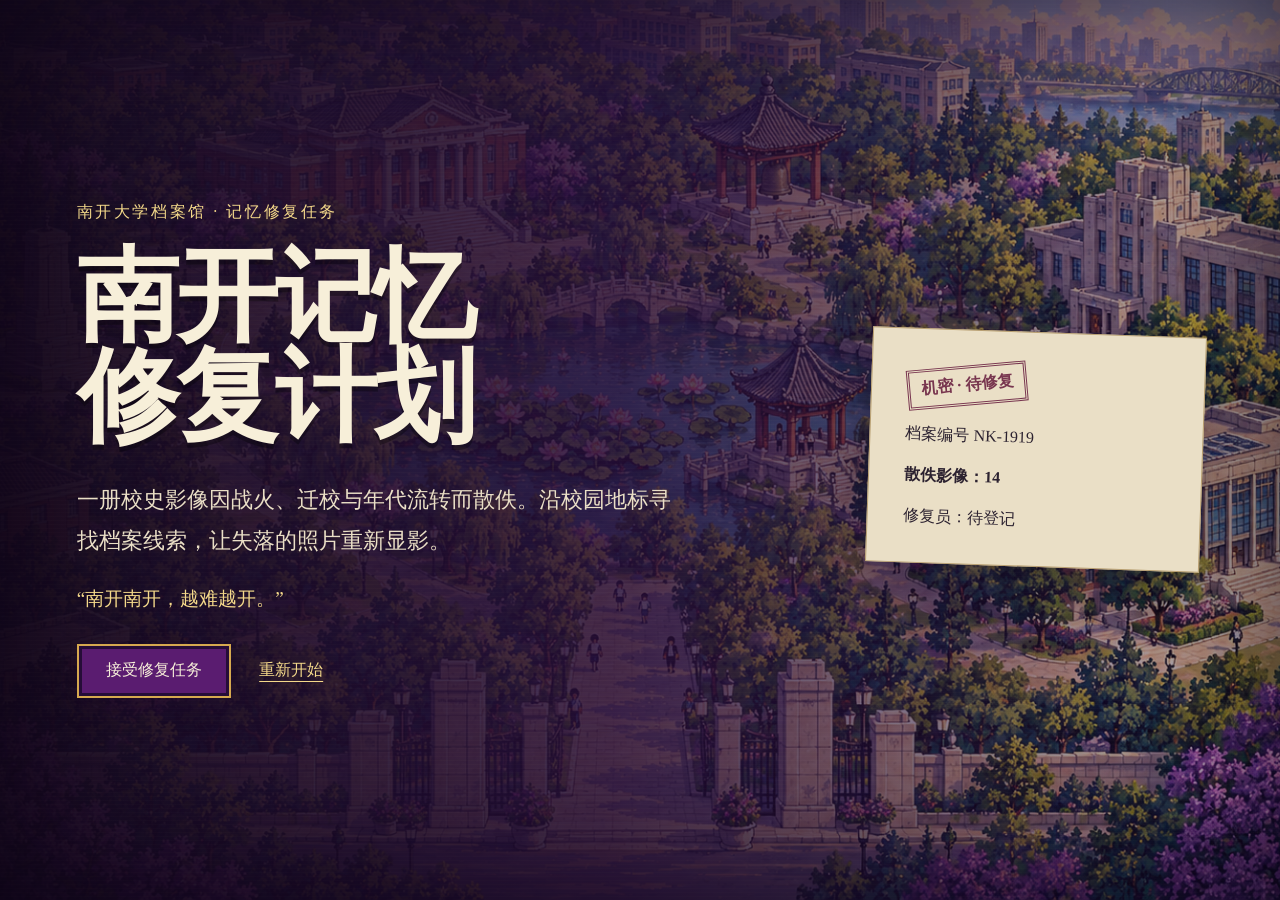
==== index.html @ 9a6fa2e5 "first commit" ====
<!doctype html>
<html lang="zh-CN">
<head>
  <meta charset="UTF-8">
  <meta name="viewport" content="width=device-width, initial-scale=1.0">
  <meta name="theme-color" content="#2a0d3d">
  <title>南开记忆修复计划</title>
  <link rel="stylesheet" href="styles.css?v=10">
</head>
<body>
  <a class="skip-link" href="#game">跳到游戏内容</a>
  <main id="game" class="game-shell" aria-live="polite">
    <section id="intro" class="screen intro-screen">
      <div class="intro-vignette" aria-hidden="true"></div>
      <div class="intro-copy">
        <p class="archive-mark">南开大学档案馆 · 记忆修复任务</p>
        <h1>南开记忆<br>修复计划</h1>
        <p class="intro-lead">一册校史影像因战火、迁校与年代流转而散佚。沿校园地标寻找档案线索，让失落的照片重新显影。</p>
        <blockquote>“南开南开，越难越开。”</blockquote>
        <div class="intro-actions">
          <button id="enterGame" class="primary-button">接受修复任务</button>
          <button id="resetGame" class="text-button">重新开始</button>
        </div>
      </div>
      <div class="intro-file" aria-label="任务档案摘要">
        <span>档案编号 NK-1919</span>
        <strong>散佚影像：14</strong>
        <span>修复员：待登记</span>
      </div>
    </section>

    <section id="mapScreen" class="screen map-screen" hidden>
      <header class="game-header">
        <div>
          <p>校史影像修复行动</p>
          <h1>南开记忆修复计划</h1>
        </div>
        <nav id="chapterNav" class="chapter-nav" aria-label="校史年代章节"></nav>
        <div class="header-progress" aria-label="总体修复进度">
          <span>已修复</span>
          <strong><b id="restoredCount">0</b> / 14</strong>
          <div class="progress-track"><i id="overallProgress"></i></div>
        </div>
      </header>

      <div class="map-layout">
        <section id="mapViewport" class="campus-map" aria-label="可横向移动的南开记忆路线图，不代表真实地理比例" tabindex="0">
          <div id="mapWorld" class="map-world">
            <div class="map-caption"><span id="chapterMapTitle">1919—1948</span><small id="chapterMapSubtitle">私立南开、战火南迁与复校</small></div>
            <div id="stageNodes"></div>
            <div id="studentAvatar" class="student-avatar" aria-label="校史记忆修复员，目前位于校钟">
              <img src="assets/student-restorer.png" alt="身穿南开紫外套、携带档案包的学生修复员">
              <span id="studentLocation">修复员 · 校钟</span>
            </div>
            <aside id="mapAgent" class="map-agent" aria-live="polite">
              <button id="mapAgentHandle" class="map-agent-mascot" type="button" aria-expanded="true" aria-controls="mapAgentBubble" title="拖动荷宝；点击展开或收起提示">
                <img src="assets/hebao-guide.png" alt="莲藕身体、荷叶帽和荷花包的校史智能体荷宝">
                <span>荷宝</span>
              </button>
              <div id="mapAgentBubble" class="map-agent-bubble">
                <button id="mapAgentDismiss" class="map-agent-dismiss" type="button">收起</button>
                <strong>荷宝 · 校史引导智能体</strong>
                <p id="mapAgentSpeech">修复员，我们从校钟开始。点击地标，核验第一组档案。</p>
                <small id="mapAgentSource" class="agent-source" hidden></small>
              </div>
            </aside>
            <div class="map-hud">点击已抵达的建筑进入关卡 · 完成修复后前往下一站</div>
          </div>
        </section>

        <aside id="stagePanel" class="stage-panel parchment" aria-label="关卡档案">
          <button id="closeStagePanel" class="panel-close" aria-label="关闭关卡档案">×</button>
          <div class="panel-stamp">ARCHIVE</div>
          <p id="stageRoute" class="stage-route">记忆路线 · 第一站</p>
          <h2 id="stageTitle">校钟</h2>
          <p id="stageSubtitle" class="stage-subtitle"></p>
          <div class="photo-frame">
            <img id="stagePhoto" src="assets/archive-opening.jpg" alt="本关待修复档案影像">
            <div id="photoMask" class="photo-mask" aria-hidden="true"></div>
          </div>
          <div class="stage-meta">
            <span id="stageStatus">等待修复</span>
            <span id="stageScore">0 / 3 题</span>
          </div>
          <p id="stageBrief" class="stage-brief"></p>
          <button id="startStage" class="primary-button">进入档案现场</button>
          <p class="agent-note"><span>荷宝</span> 会根据你的作答情况主动提供线索。</p>
        </aside>
      </div>
    </section>

    <section id="quizScreen" class="screen quiz-screen" hidden>
      <header class="quiz-topbar">
        <button id="backToMap" class="icon-button" aria-label="返回地图">←</button>
        <div><small id="quizStageRoute"></small><h1 id="quizStageTitle"></h1></div>
        <div id="questionCounter" class="question-counter">1 / 3</div>
      </header>
      <div class="quiz-layout">
        <aside class="evidence-desk parchment">
          <p class="folio-label">待修复影像</p>
          <div class="quiz-photo"><img id="quizPhoto" src="assets/archive-opening.jpg" alt="待修复照片"><div id="quizPhotoMask" class="photo-mask"></div></div>
          <div class="fragment-row"><span></span><span></span><span></span></div>
          <p id="evidencePrompt">每答对一题，一块影像碎片会重新显影。</p>
        </aside>
        <article class="question-card parchment">
          <div class="question-heading"><span id="questionType">档案辨识</span><span id="difficulty">基础</span></div>
          <h2 id="questionText"></h2>
          <div id="options" class="options"></div>
          <div class="question-actions">
            <button id="clueButton" class="clue-button">查阅档案线索 <b id="clueCost">低提示度</b></button>
            <button id="submitAnswer" class="primary-button" disabled>确认答案</button>
          </div>
          <div id="feedback" class="feedback" hidden></div>
        </article>
        <aside class="agent-card">
          <div class="agent-portrait" aria-hidden="true"><img src="assets/hebao-guide.png" alt=""></div>
          <div><strong>荷宝 · 校史引导智能体</strong><p id="agentSpeech">先观察题干里的时间与地点，它们是最可靠的检索词。</p><small id="agentSource" class="agent-source" hidden></small></div>
        </aside>
      </div>
    </section>

    <section id="storyScreen" class="screen story-screen" hidden>
      <div class="woodcut-scene">
        <div class="woodcut-rays"></div>
        <div class="story-copy">
          <p id="storyYear"></p>
          <h1 id="storyTitle"></h1>
          <p id="storyText"></p>
          <p id="storySource" class="story-source"></p>
        </div>
      </div>
      <aside class="restored-photo parchment">
        <p>影像修复完成</p>
        <img id="restoredPhoto" src="assets/archive-opening.jpg" alt="已修复的校史影像">
        <h2 id="restoredCaption"></h2>
        <p id="agentReview"></p>
        <button id="continueJourney" class="primary-button">收录影像，继续寻迹</button>
      </aside>
    </section>
  </main>
  <script src="hebao-client.js?v=1"></script>
  <script src="game.js?v=10"></script>
</body>
</html>
---- styles.css ----
:root {
  --purple-950: #16091f;
  --purple-900: #260d38;
  --purple-800: #3b1454;
  --purple-700: #5a1c70;
  --purple-600: #742b85;
  --gold: #d6a94f;
  --gold-light: #f4d98a;
  --paper: #eadfc6;
  --paper-light: #f7efd9;
  --ink: #2c2230;
  --muted: #6c5c63;
  --success: #426f4b;
  --danger: #94483e;
  --shadow: 0 22px 56px rgba(16, 5, 24, .36);
}

* { box-sizing: border-box; }
html { min-width: 320px; background: var(--purple-950); }
body { margin: 0; color: var(--paper-light); font-family: "Noto Serif SC", "Songti SC", SimSun, serif; background: var(--purple-950); }
button { font: inherit; }
button:focus-visible, [tabindex]:focus-visible { outline: 3px solid var(--gold-light); outline-offset: 4px; }
::selection { color: var(--purple-950); background: var(--gold-light); }
.skip-link { position: fixed; left: 1rem; top: -4rem; z-index: 100; padding: .75rem 1rem; color: var(--purple-950); background: var(--paper-light); }
.skip-link:focus { top: 1rem; }
.screen { min-height: 100svh; }
[hidden] { display: none !important; }

.intro-screen { position: relative; display: grid; grid-template-columns: minmax(0, 1.2fr) minmax(250px, .55fr); align-items: center; gap: 5vw; overflow: hidden; padding: clamp(2rem, 6vw, 7rem); background: linear-gradient(90deg, rgba(22, 9, 31, .96) 0%, rgba(38, 13, 56, .85) 48%, rgba(38, 13, 56, .24) 100%), url("assets/campus-map.png") center/cover; }
.intro-screen::after { content: ""; position: absolute; inset: 0; pointer-events: none; box-shadow: inset 0 0 160px rgba(10, 2, 18, .82); }
.intro-vignette { position: absolute; inset: 0; opacity: .2; background-image: linear-gradient(rgba(244,217,138,.08) 1px, transparent 1px); background-size: 100% 4px; }
.intro-copy, .intro-file { position: relative; z-index: 1; }
.archive-mark { margin: 0 0 1.5rem; color: var(--gold-light); letter-spacing: .16em; }
.intro-copy h1 { max-width: 8ch; margin: 0; color: var(--paper-light); font-size: clamp(3.6rem, 8vw, 7.4rem); line-height: .98; letter-spacing: -.03em; text-shadow: 0 5px 0 rgba(0,0,0,.3); }
.intro-lead { max-width: 38rem; margin: 2rem 0 1.5rem; color: #eadfc6; font-size: clamp(1.05rem, 1.7vw, 1.35rem); line-height: 1.9; }
blockquote { margin: 0 0 2rem; color: var(--gold-light); font-size: 1.2rem; }
.intro-actions { display: flex; align-items: center; gap: 1.25rem; flex-wrap: wrap; }
.primary-button { min-height: 54px; padding: .8rem 1.7rem; border: 2px solid var(--gold); color: var(--paper-light); background: var(--purple-700); box-shadow: 0 8px 24px rgba(31,8,43,.28), inset 0 0 0 3px var(--purple-900); cursor: pointer; transition: transform .22s ease-out, background .22s ease-out, box-shadow .22s ease-out; }
.primary-button:hover { transform: translateY(-2px); background: #67217b; box-shadow: 0 12px 28px rgba(31,8,43,.36), inset 0 0 0 3px var(--purple-900); }
.primary-button:disabled { cursor: not-allowed; opacity: .48; transform: none; }
.text-button { min-height: 44px; padding: .5rem; border: 0; color: var(--gold-light); background: transparent; cursor: pointer; text-decoration: underline; text-underline-offset: .35em; }
.intro-file { justify-self: end; width: min(100%, 340px); padding: 2.2rem; display: grid; gap: 1.25rem; color: var(--ink); background: var(--paper); border: 1px solid #b79e70; transform: rotate(2deg); box-shadow: var(--shadow); }
.intro-file::before { content: "机密 · 待修复"; width: max-content; padding: .4rem .7rem; color: #78364f; border: 3px double #78364f; font-weight: 700; transform: rotate(-7deg); }

.map-screen { display: grid; grid-template-rows: auto 1fr; background: var(--purple-950); }
.game-header { position: relative; z-index: 5; min-height: 104px; display: grid; grid-template-columns: minmax(220px,auto) minmax(360px,1fr) minmax(170px,auto); align-items: center; gap: clamp(1rem,2vw,2rem); padding: 1rem clamp(1.25rem, 3vw, 3.4rem); color: var(--paper-light); background: rgba(29, 8, 42, .97); border-bottom: 2px solid #704c66; box-shadow: 0 12px 30px rgba(0,0,0,.25); }
.game-header p { margin: 0 0 .25rem; color: var(--gold-light); font-size: .78rem; letter-spacing: .2em; }
.game-header h1 { margin: 0; font-size: clamp(1.5rem, 3vw, 2.25rem); }
.header-progress { min-width: 190px; display: grid; grid-template-columns: 1fr auto; align-items: end; gap: .2rem .8rem; }
.header-progress span { color: #d9c9dc; font-size: .82rem; }
.header-progress strong { color: var(--gold-light); font-size: 1.25rem; font-variant-numeric: tabular-nums; }
.progress-track { grid-column: 1/-1; height: 7px; overflow: hidden; background: #4e3651; }
.progress-track i { display: block; width: 100%; height: 100%; background: var(--gold); transform: scaleX(0); transform-origin: left; transition: transform .5s ease-out; }
.chapter-nav { display: grid; grid-template-columns: repeat(3,minmax(0,1fr)); gap: .45rem; }
.chapter-tab { min-height: 52px; display: grid; grid-template-columns: 1fr auto; align-items: center; gap: .4rem; padding: .55rem .75rem; color: #d8c7d6; text-align: left; background: rgba(255,255,255,.04); border: 1px solid rgba(214,169,79,.3); cursor: pointer; transition: background .2s ease-out, border-color .2s ease-out; }
.chapter-tab strong { font-size: .83rem; font-weight: 700; }.chapter-tab span { color: #a994aa; font-size: .7rem; font-variant-numeric: tabular-nums; }
.chapter-tab:hover { background: rgba(214,169,79,.09); border-color: rgba(214,169,79,.72); }
.chapter-tab.active { color: #fff0bd; background: var(--purple-700); border-color: var(--gold); }.chapter-tab.active span { color: var(--gold-light); }

.map-layout { position: relative; min-height: 0; overflow: hidden; background: var(--purple-950); }
.campus-map { position: relative; height: calc(100svh - 104px); overflow: hidden; isolation: isolate; }
.campus-map:active { cursor: grabbing; }
.map-world { position: relative; width: 100%; height: 100%; overflow: hidden; background: #7fa76a url("assets/campus-empty-plots.png") center/cover no-repeat; }
.map-world::after { content: ""; position: absolute; inset: 0; pointer-events: none; background: linear-gradient(135deg, rgba(43,17,54,.08), transparent 45%, rgba(244,217,138,.08)); }
.campus-map::after { content: ""; position: absolute; inset: 0; z-index: -1; pointer-events: none; background: linear-gradient(90deg, rgba(32,10,43,.2), transparent 45%, rgba(32,10,43,.14)); box-shadow: inset 0 0 80px rgba(20, 8, 26, .45); }
.map-caption { position: sticky; z-index: 8; left: 2rem; top: 1.7rem; width: max-content; padding: .65rem .85rem; color: var(--paper-light); background: rgba(33, 11, 45, .86); border: 1px solid rgba(244,217,138,.55); box-shadow: 0 8px 20px rgba(0,0,0,.2); }
.map-caption small { display: block; margin-top: .2rem; color: #d8c7d6; }
.stage-node { position: absolute; z-index: 5; width: clamp(150px, 18vw, 250px); height: clamp(128px, 17vw, 215px); transform: translate(-50%, -50%); border: 0; color: var(--paper-light); background: transparent; cursor: pointer; }
.landmark-sprite { position: absolute; inset: 0 0 42px; width: 100%; height: calc(100% - 42px); object-fit: contain; image-rendering: pixelated; filter: drop-shadow(0 18px 14px rgba(18,8,20,.34)); transition: transform .25s ease-out, filter .25s ease-out; }
.landmark-placeholder { position: absolute; left: 50%; top: 42%; width: 76%; min-height: 72px; display: grid; place-items: center; align-content: center; gap: .18rem; transform: translate(-50%,-50%); color: #4c3150; background: rgba(238,224,194,.9); border: 3px double rgba(74,35,75,.65); box-shadow: 0 15px 24px rgba(28,11,31,.24); }
.landmark-placeholder b { font-size: clamp(.85rem,1.4vw,1.15rem); }.landmark-placeholder small { color: #806d72; font-size: .58rem; }
.stage-node:hover .landmark-sprite, .stage-node:focus-visible .landmark-sprite { transform: translateY(-7px) scale(1.025); filter: drop-shadow(0 25px 18px rgba(18,8,20,.4)); }
.stage-node .pin { position: absolute; left: 50%; bottom: 40px; width: 44px; height: 44px; display: grid; place-items: center; margin: auto; color: var(--purple-950); background: var(--gold-light); border: 4px solid var(--paper-light); border-radius: 50% 50% 50% 0; transform: translateX(-50%) rotate(-45deg); box-shadow: 0 0 0 4px rgba(58,20,75,.75), 0 10px 24px rgba(0,0,0,.32); }
.stage-node .pin b { transform: rotate(45deg); font-size: .9rem; }
.stage-node .node-label { position: absolute; left: 50%; bottom: 0; transform: translateX(-50%); display: block; padding: .45rem .8rem; color: var(--paper-light); background: rgba(33, 20, 29, .9); border: 1px solid #b69352; white-space: nowrap; box-shadow: 0 6px 16px rgba(0,0,0,.3); }
.stage-node.active .pin { animation: nodePulse 1.8s ease-in-out infinite; background: #fff0a8; }
.stage-node.active .node-label { color: #fff0b8; background: var(--purple-800); }
.stage-node.locked { filter: grayscale(.8); opacity: .68; cursor: pointer; }
.stage-node.completed .pin { color: white; background: var(--success); }
@keyframes nodePulse { 50% { box-shadow: 0 0 0 8px rgba(244,217,138,.26), 0 14px 28px rgba(0,0,0,.36); } }
.map-world.chapter-entering { animation: chapterReveal .55s cubic-bezier(.16,1,.3,1); }
@keyframes chapterReveal { from { opacity: .28; filter: sepia(.8) contrast(.8); } to { opacity: 1; filter: none; } }
.student-avatar { position: absolute; z-index: 7; left: 20%; top: 42%; width: clamp(56px, 5.4vw, 78px); height: auto; transform: translate(-50%,-100%); transition: left 1.8s cubic-bezier(.16,1,.3,1), top 1.8s cubic-bezier(.16,1,.3,1); filter: drop-shadow(0 11px 7px rgba(22,8,24,.42)); will-change: auto; }
.student-avatar.walking { will-change: left, top; }
.student-avatar img { display: block; width: 100%; height: auto; image-rendering: pixelated; transform-origin: 50% 100%; }
.student-avatar.walking img { animation: studentStep .32s ease-in-out infinite alternate; }
.student-avatar span { position: absolute; top: calc(100% - 7px); left: 50%; transform: translateX(-50%); padding: .24rem .48rem; color: #fff3c6; background: rgba(42,13,61,.9); border: 1px solid rgba(244,217,138,.72); font-size: .68rem; white-space: nowrap; box-shadow: 0 6px 12px rgba(25,8,31,.28); }
@keyframes studentStep { from { transform: translateY(0) rotate(-1.2deg); } to { transform: translateY(-5px) rotate(1.2deg); } }
.map-agent { position: absolute; z-index: 12; right: 1.2rem; bottom: 3.4rem; width: 92px; color: var(--paper-light); touch-action: none; user-select: none; }
.map-agent.dragging { cursor: grabbing; }
.map-agent-mascot { position: relative; width: 92px; min-height: 104px; padding: 0 0 20px; border: 0; color: #fff1bc; background: transparent; cursor: grab; filter: drop-shadow(0 10px 8px rgba(24,7,30,.34)); }
.map-agent-mascot:active { cursor: grabbing; }
.map-agent-mascot img { display: block; width: 100%; height: 88px; object-fit: contain; image-rendering: pixelated; transform-origin: 50% 100%; animation: hebaoBreathe 2.8s ease-in-out infinite; }
.map-agent-mascot span { position: absolute; left: 50%; bottom: 0; transform: translateX(-50%); min-width: 50px; padding: .2rem .45rem; color: #fff1bc; background: rgba(48,14,64,.92); border: 1px solid rgba(214,169,79,.75); font-size: .68rem; line-height: 1.1; white-space: nowrap; box-shadow: 0 6px 14px rgba(24,7,30,.24); }
.map-agent-bubble { position: absolute; right: calc(100% + 12px); bottom: 20px; width: min(290px, calc(100vw - 140px)); padding: .9rem 1rem; color: var(--paper-light); background: rgba(38,13,56,.94); border: 1px solid rgba(214,169,79,.72); box-shadow: 0 12px 30px rgba(24,7,30,.28); opacity: 0; visibility: hidden; pointer-events: none; transform: translateX(10px) scale(.97); transform-origin: right bottom; transition: opacity .18s ease-out, transform .24s cubic-bezier(.16,1,.3,1), visibility 0s linear .24s; }
.map-agent.open .map-agent-bubble { opacity: 1; visibility: visible; pointer-events: auto; transform: translateX(0) scale(1); transition-delay: 0s; }
.map-agent.bubble-right .map-agent-bubble { right: auto; left: calc(100% + 12px); transform-origin: left bottom; }
.map-agent-bubble::after { content: ""; position: absolute; right: -8px; bottom: 24px; width: 14px; height: 14px; background: #321144; border-top: 1px solid rgba(214,169,79,.72); border-right: 1px solid rgba(214,169,79,.72); transform: rotate(45deg); }
.map-agent.bubble-right .map-agent-bubble::after { right: auto; left: -8px; border: 0; border-left: 1px solid rgba(214,169,79,.72); border-bottom: 1px solid rgba(214,169,79,.72); }
.map-agent-dismiss { float: right; min-height: 32px; margin: -.35rem -.35rem .2rem .5rem; padding: .2rem .45rem; color: #f0dca7; background: transparent; border: 1px solid rgba(214,169,79,.45); cursor: pointer; font-size: .68rem; }
.map-agent strong { display: block; color: var(--gold-light); font-size: .78rem; }
.map-agent p { margin: .34rem 0 0; color: #eadfea; font-size: .75rem; line-height: 1.55; }
@keyframes hebaoBreathe { 50% { transform: translateY(-4px) rotate(1deg); } }
.agent-source { display: block; margin-top: .32rem; color: #d9b96f; font-size: .64rem; line-height: 1.4; }
.agent-source[hidden] { display: none; }
.map-hud { position: absolute; z-index: 8; left: 50%; bottom: .7rem; width: max-content; transform: translateX(-50%); padding: .55rem .9rem; color: #f4e6cb; background: rgba(31,9,43,.86); border: 1px solid rgba(214,169,79,.6); font-size: .78rem; }

.parchment { color: var(--ink); background-color: var(--paper); background-image: linear-gradient(100deg, rgba(255,255,255,.25), transparent 36%, rgba(88,55,28,.07)); border: 1px solid #a58b61; box-shadow: var(--shadow), inset 0 0 48px rgba(105,78,43,.1); }
.stage-panel { position: absolute; z-index: 20; right: 1rem; top: 1rem; bottom: 1rem; width: min(390px, calc(100% - 2rem)); overflow: auto; padding: 1.6rem 2rem; border-width: 4px; border-color: var(--purple-800); transform: translateX(calc(100% + 2rem)); opacity: 0; visibility: hidden; transition: transform .32s cubic-bezier(.16,1,.3,1), opacity .22s ease-out, visibility 0s linear .32s; }
.stage-panel.open { transform: translateX(0); opacity: 1; visibility: visible; transition-delay: 0s; }
.panel-close { position: absolute; z-index: 4; right: 1.1rem; top: 1rem; width: 38px; height: 38px; display: grid; place-items: center; color: var(--purple-800); background: rgba(247,239,217,.72); border: 1px solid var(--purple-700); cursor: pointer; font-size: 1.5rem; line-height: 1; }
.panel-close:hover { color: var(--paper-light); background: var(--purple-700); }
.stage-panel::before { content: ""; position: absolute; inset: 12px; pointer-events: none; border: 3px double rgba(71,30,76,.55); }
.stage-panel > * { position: relative; z-index: 1; }
.panel-stamp { position: absolute; right: 2.5rem; top: 2.1rem; color: rgba(111,45,77,.5); border: 3px double currentColor; padding: .25rem .5rem; transform: rotate(6deg); font-size: .75rem; }
.stage-route { margin: 0 0 .5rem; color: var(--purple-700); letter-spacing: .1em; }
.stage-panel h2 { margin: 0 0 .35rem; color: var(--purple-800); font-size: clamp(2rem, 4vw, 3.25rem); }
.stage-subtitle { min-height: 1.5rem; margin: 0 0 1.4rem; color: var(--muted); }
.photo-frame { position: relative; margin: 1rem 0; padding: .65rem; background: #f6edda; box-shadow: 0 12px 22px rgba(54,36,30,.18); transform: rotate(-1deg); }
.photo-frame img, .quiz-photo img, .restored-photo img { width: 100%; display: block; object-fit: cover; filter: sepia(.3) grayscale(.7) contrast(1.08); }
.photo-frame img { aspect-ratio: 4/3; }
.photo-mask { position: absolute; inset: .65rem; background: linear-gradient(135deg, rgba(61,48,43,.9), rgba(28,23,25,.93)); transition: opacity .45s ease-out; }
.photo-mask::after { content: "影像尚未显影"; position: absolute; inset: 0; display: grid; place-items: center; color: #d9c9b5; letter-spacing: .15em; }
.stage-meta { display: flex; justify-content: space-between; margin: 1.25rem 0 .7rem; color: var(--purple-700); font-weight: 700; }
.stage-brief { min-height: 4.8em; color: #4d4147; line-height: 1.75; }
.stage-panel .primary-button { width: 100%; margin-top: 1rem; }
.agent-note { color: var(--muted); font-size: .82rem; line-height: 1.6; }.agent-note span { color: var(--purple-700); font-weight: 700; }

.quiz-screen { min-height: 100svh; color: var(--ink); background: linear-gradient(rgba(29,9,40,.82), rgba(29,9,40,.9)), url("assets/campus-map.png") center/cover fixed; }
.quiz-topbar { min-height: 88px; display: grid; grid-template-columns: auto 1fr auto; align-items: center; gap: 1rem; padding: 1rem clamp(1rem, 3vw, 3rem); color: var(--paper-light); background: rgba(29,8,42,.96); border-bottom: 2px solid rgba(214,169,79,.55); }
.quiz-topbar small { color: var(--gold-light); }.quiz-topbar h1 { margin: .2rem 0 0; font-size: 1.6rem; }
.icon-button { width: 46px; height: 46px; color: var(--paper-light); background: var(--purple-800); border: 1px solid var(--gold); cursor: pointer; }
.question-counter { color: var(--gold-light); font-size: 1.25rem; font-variant-numeric: tabular-nums; }
.quiz-layout { max-width: 1400px; margin: auto; display: grid; grid-template-columns: minmax(250px,.72fr) minmax(420px,1.35fr); gap: 1.5rem; align-items: start; padding: clamp(1rem, 3vw, 3rem); }
.evidence-desk, .question-card { padding: clamp(1.25rem, 2.4vw, 2.5rem); }
.evidence-desk { grid-column: 1; grid-row: 1 / span 2; }
.question-card { grid-column: 2; grid-row: 2; }
.folio-label { margin: 0 0 1rem; color: var(--purple-700); font-weight: 700; letter-spacing: .12em; }
.quiz-photo { position: relative; padding: .5rem; background: #fff5de; }.quiz-photo img { aspect-ratio: 4/3; }.quiz-photo .photo-mask { inset: .5rem; }
.fragment-row { display: grid; grid-template-columns: repeat(3,1fr); gap: .45rem; margin-top: 1rem; }.fragment-row span { height: 9px; background: #c5b492; }.fragment-row span.restored { background: var(--purple-700); }
.evidence-desk > p:last-child { color: var(--muted); line-height: 1.7; }
.question-heading { display: flex; justify-content: space-between; color: var(--purple-700); font-size: .82rem; letter-spacing: .08em; }
.question-card h2 { margin: 1.4rem 0 1.8rem; font-size: clamp(1.5rem, 2.5vw, 2.15rem); line-height: 1.55; }
.options { display: grid; gap: .8rem; }
.option { min-height: 58px; display: grid; grid-template-columns: 36px 1fr; align-items: center; gap: .8rem; padding: .75rem 1rem; color: var(--ink); text-align: left; background: rgba(255,250,236,.65); border: 1px solid #b8a582; cursor: pointer; transition: border-color .18s, background .18s, transform .18s; }
.option:hover { transform: translateX(4px); border-color: var(--purple-600); }
.option.selected { background: #eee0ee; border-color: var(--purple-700); box-shadow: inset 4px 0 0 var(--purple-700); }
.option.correct { background: #dce9d7; border-color: var(--success); }.option.wrong { background: #eed6d0; border-color: var(--danger); }
.option.eliminated { opacity: .46; text-decoration: line-through; cursor: not-allowed; filter: grayscale(.7); }
.option-key { width: 30px; height: 30px; display: grid; place-items: center; color: var(--paper-light); background: var(--purple-800); }
.question-actions { display: flex; justify-content: space-between; gap: 1rem; margin-top: 1.5rem; }
.clue-button { min-height: 48px; padding: .65rem 1rem; color: var(--purple-800); background: transparent; border: 1px solid var(--purple-700); cursor: pointer; }.clue-button b { display: block; font-size: .68rem; color: var(--muted); }
.feedback { margin-top: 1rem; padding: 1rem; color: #493c42; background: rgba(255,248,226,.72); border: 1px solid #b49c75; line-height: 1.65; }
.feedback strong { color: var(--purple-800); }
.agent-card { grid-column: 2; grid-row: 1; display: grid; grid-template-columns: 54px 1fr; gap: 1rem; align-items: start; padding: 1rem 1.2rem; color: var(--paper-light); background: rgba(38,13,56,.95); border: 1px solid rgba(214,169,79,.6); box-shadow: var(--shadow); }
.agent-portrait { width: 54px; height: 58px; display: grid; place-items: center; background: rgba(244,217,138,.13); border: 1px solid rgba(214,169,79,.65); overflow: hidden; }
.agent-portrait img { width: 100%; height: 100%; object-fit: contain; image-rendering: pixelated; }
.agent-card p { margin: .35rem 0 0; color: #e1d0de; line-height: 1.55; }
.agent-card .agent-source { color: var(--gold-light); }

.story-screen { display: grid; grid-template-columns: minmax(0,1.2fr) minmax(360px,.6fr); background: #231028; }
.woodcut-scene { position: relative; min-height: 100svh; display: flex; align-items: end; overflow: hidden; padding: clamp(2rem, 6vw, 6rem); background: #8d382d; isolation: isolate; }
.woodcut-scene::before { content: ""; position: absolute; inset: 0; z-index: -2; opacity: .82; background-image: linear-gradient(150deg, transparent 0 55%, #241124 55% 58%, transparent 58%), linear-gradient(20deg, transparent 0 62%, #e2b260 62% 64%, transparent 64%); background-size: 120px 82px, 160px 110px; }
.woodcut-rays { position: absolute; z-index: -1; width: 90vw; height: 90vw; left: -25vw; top: -35vw; opacity: .42; background: repeating-conic-gradient(from 8deg, #e1af58 0 7deg, transparent 7deg 15deg); border-radius: 50%; }
.story-copy { max-width: 720px; text-shadow: 0 3px 12px rgba(40,10,18,.3); }
.story-copy > p:first-child { margin: 0; color: #ffe6a9; font-size: 1.25rem; letter-spacing: .14em; }
.story-copy h1 { max-width: 9ch; margin: .8rem 0 1.5rem; color: #fff2c7; font-size: clamp(3rem, 6vw, 6rem); line-height: 1.05; }
.story-copy > p:not(:first-child) { color: #fff0d1; font-size: clamp(1rem, 1.6vw, 1.25rem); line-height: 1.9; }
.story-source { opacity: .72; font-size: .82rem !important; }
.restored-photo { min-height: 100svh; display: flex; flex-direction: column; justify-content: center; padding: clamp(2rem, 4vw, 4rem); }
.restored-photo > p:first-child { color: var(--purple-700); letter-spacing: .15em; font-weight: 700; }.restored-photo img { aspect-ratio: 4/3; padding: .65rem; background: #fff4dc; box-shadow: 0 14px 28px rgba(63,42,33,.2); }.restored-photo h2 { color: var(--purple-800); font-size: 2rem; }.restored-photo > p:not(:first-child) { color: var(--muted); line-height: 1.75; }

@media (max-width: 980px) {
  .game-header { grid-template-columns: 1fr auto; }.chapter-nav { grid-column: 1/-1; grid-row: 2; }.campus-map { height: calc(100svh - 174px); }.stage-panel { top: auto; left: .7rem; right: .7rem; bottom: .7rem; width: auto; max-height: 52%; transform: translateY(calc(100% + 1.4rem)); }.stage-panel.open { transform: translateY(0); }.quiz-layout { grid-template-columns: 1fr; }.agent-card { grid-column: 1; grid-row: 1; }.question-card { grid-column: 1; grid-row: 2; }.evidence-desk { grid-column: 1; grid-row: 3; }.story-screen { grid-template-columns: 1fr; }.woodcut-scene, .restored-photo { min-height: auto; }.woodcut-scene { padding-top: 8rem; }.intro-screen { grid-template-columns: 1fr; }.intro-file { justify-self: start; }
}
@media (max-width: 620px) {
  .intro-screen { padding: 2rem 1.25rem; }.intro-copy h1 { font-size: 3.2rem; }.intro-file { display: none; }.game-header { min-height: 84px; }.game-header > div:first-child p { display: none; }.header-progress { min-width: 125px; }.map-caption { left: .8rem; top: .8rem; }.map-agent { right: .55rem; bottom: 3.2rem; width: 72px; }.map-agent-mascot { width: 72px; min-height: 86px; }.map-agent-mascot img { height: 70px; }.map-agent-bubble { width: min(250px, calc(100vw - 100px)); }.student-avatar { width: 50px; }.stage-node { width: 28vw; height: 24vw; min-width: 105px; min-height: 96px; }.stage-node .pin { width: 32px; height: 32px; }.stage-node .node-label { font-size: .62rem; padding: .25rem .4rem; }.quiz-topbar { min-height: 76px; }.quiz-topbar h1 { font-size: 1.2rem; }.quiz-layout { padding: .8rem; }.question-actions { flex-direction: column; }.question-actions button { width: 100%; }.evidence-desk { display: none; }.story-copy h1 { font-size: 3.2rem; }
}
@media (min-width: 981px) and (max-height: 800px) {
  .game-header { min-height: 92px; }
  .campus-map { height: calc(100svh - 92px); }
  .stage-panel { padding: 1.35rem 2rem; }
  .stage-panel h2 { font-size: 2.55rem; }
  .stage-subtitle { margin-bottom: .8rem; }
  .photo-frame { max-width: 300px; margin: .65rem auto; }
  .photo-frame img { aspect-ratio: 16/10; }
  .stage-meta { margin-top: .85rem; }
  .stage-brief { min-height: auto; margin: .55rem 0; line-height: 1.6; }
  .stage-panel .primary-button { margin-top: .6rem; }
  .agent-note { margin-bottom: 0; }
}
@media (prefers-reduced-motion: reduce) { *, *::before, *::after { scroll-behavior: auto !important; animation-duration: .01ms !important; transition-duration: .01ms !important; } }
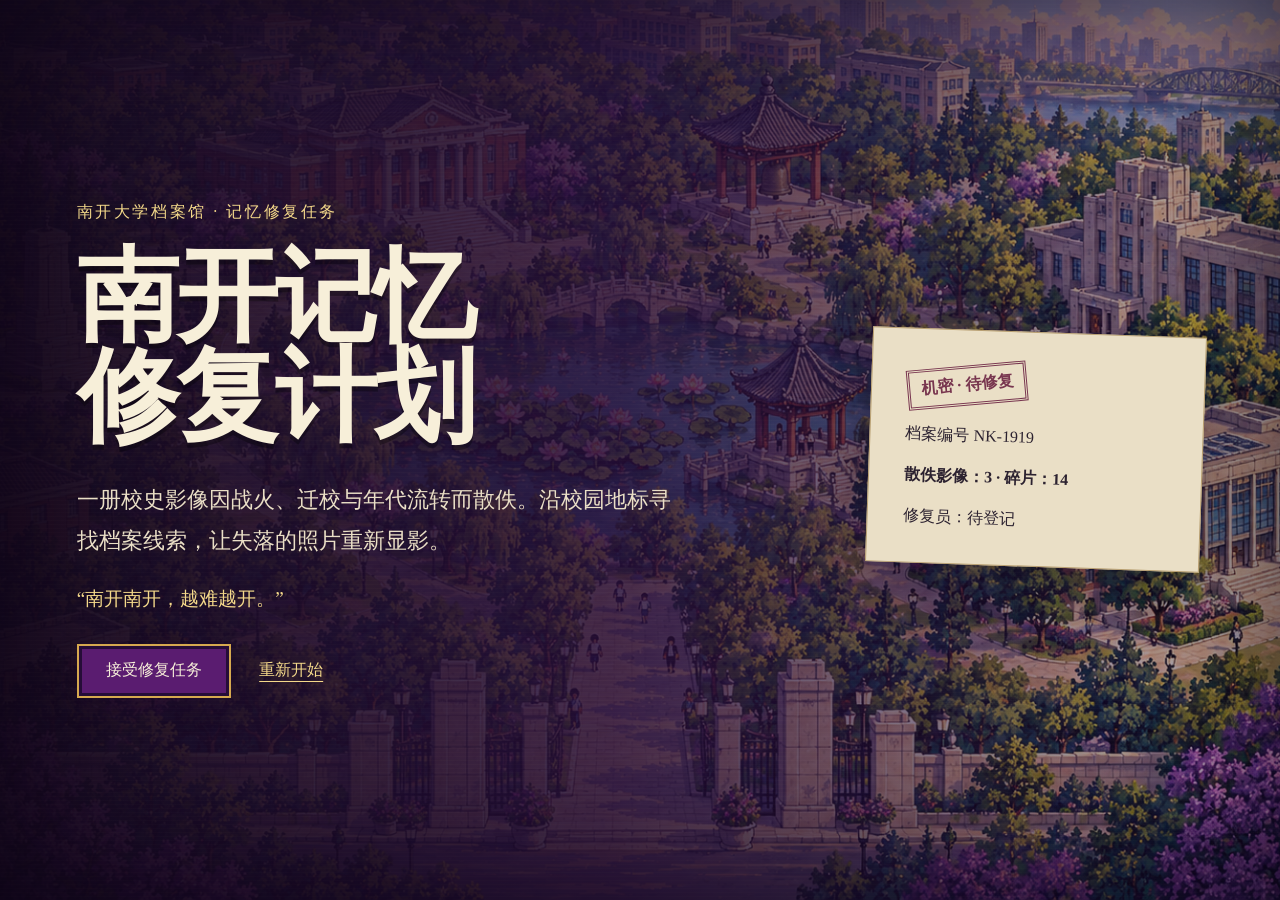
==== commit 440b5ea0: "改地图，增加荷宝智能体" ====
--- a/index.html
+++ b/index.html
@@ -5,7 +5,7 @@
   <meta name="viewport" content="width=device-width, initial-scale=1.0">
   <meta name="theme-color" content="#2a0d3d">
   <title>南开记忆修复计划</title>
-  <link rel="stylesheet" href="styles.css?v=10">
+  <link rel="stylesheet" href="styles.css?v=15">
 </head>
 <body>
   <a class="skip-link" href="#game">跳到游戏内容</a>
@@ -24,9 +24,24 @@
       </div>
       <div class="intro-file" aria-label="任务档案摘要">
         <span>档案编号 NK-1919</span>
-        <strong>散佚影像：14</strong>
+        <strong>散佚影像：3 · 碎片：14</strong>
         <span>修复员：待登记</span>
       </div>
+    </section>
+
+    <section id="chapterIntro" class="screen chapter-intro" hidden aria-labelledby="chapterIntroTitle">
+      <div class="chapter-intro-backdrop" aria-hidden="true"></div>
+      <div class="curtain curtain-left" aria-hidden="true"><i></i></div>
+      <div class="curtain curtain-right" aria-hidden="true"><i></i></div>
+      <article class="chapter-intro-copy">
+        <p id="chapterIntroPeriod" class="chapter-intro-period"></p>
+        <h1 id="chapterIntroTitle"></h1>
+        <p id="chapterIntroText" class="chapter-intro-text"></p>
+        <div id="chapterIntroHighlights" class="chapter-intro-highlights" aria-label="本章校史关键词"></div>
+        <p id="chapterIntroQuote" class="chapter-intro-quote"></p>
+        <button id="enterChapter" class="primary-button">进入本章地图</button>
+      </article>
+      <p class="chapter-intro-caption">南开记忆修复计划 · 章节序幕</p>
     </section>
 
     <section id="mapScreen" class="screen map-screen" hidden>
@@ -37,7 +52,7 @@
         </div>
         <nav id="chapterNav" class="chapter-nav" aria-label="校史年代章节"></nav>
         <div class="header-progress" aria-label="总体修复进度">
-          <span>已修复</span>
+          <span>已收集碎片</span>
           <strong><b id="restoredCount">0</b> / 14</strong>
           <div class="progress-track"><i id="overallProgress"></i></div>
         </div>
@@ -46,7 +61,16 @@
       <div class="map-layout">
         <section id="mapViewport" class="campus-map" aria-label="可横向移动的南开记忆路线图，不代表真实地理比例" tabindex="0">
           <div id="mapWorld" class="map-world">
-            <div class="map-caption"><span id="chapterMapTitle">1919—1948</span><small id="chapterMapSubtitle">私立南开、战火南迁与复校</small></div>
+            <div class="map-caption"><span id="chapterMapTitle">1919—1948</span><small id="chapterMapSubtitle">私立南开、战火南迁与复校</small><em id="chapterRewardProgress">开学典礼照片 · 0/5块</em></div>
+            <aside class="map-restoration" aria-labelledby="mapRepairTitle">
+              <div class="map-restoration-heading">
+                <div><small>本章影像修复</small><strong id="mapRepairTitle">南开大学开学典礼照片</strong></div>
+                <b id="mapRepairCount">0 / 5</b>
+              </div>
+              <div id="mapPuzzle" class="chapter-puzzle map-puzzle" aria-label="本章照片修复进度"></div>
+              <div class="repair-meter" aria-hidden="true"><i id="mapRepairMeter"></i></div>
+              <p id="mapRepairPercent">修复程度 0%</p>
+            </aside>
             <div id="stageNodes"></div>
             <div id="studentAvatar" class="student-avatar" aria-label="校史记忆修复员，目前位于校钟">
               <img src="assets/student-restorer.png" alt="身穿南开紫外套、携带档案包的学生修复员">
@@ -74,10 +98,8 @@
           <p id="stageRoute" class="stage-route">记忆路线 · 第一站</p>
           <h2 id="stageTitle">校钟</h2>
           <p id="stageSubtitle" class="stage-subtitle"></p>
-          <div class="photo-frame">
-            <img id="stagePhoto" src="assets/archive-opening.jpg" alt="本关待修复档案影像">
-            <div id="photoMask" class="photo-mask" aria-hidden="true"></div>
-          </div>
+          <p id="stageRewardTitle" class="stage-reward-title">本章目标 · 开学典礼照片</p>
+          <div id="stagePuzzle" class="chapter-puzzle compact" aria-label="本章照片碎片收集进度"></div>
           <div class="stage-meta">
             <span id="stageStatus">等待修复</span>
             <span id="stageScore">0 / 3 题</span>
@@ -96,12 +118,6 @@
         <div id="questionCounter" class="question-counter">1 / 3</div>
       </header>
       <div class="quiz-layout">
-        <aside class="evidence-desk parchment">
-          <p class="folio-label">待修复影像</p>
-          <div class="quiz-photo"><img id="quizPhoto" src="assets/archive-opening.jpg" alt="待修复照片"><div id="quizPhotoMask" class="photo-mask"></div></div>
-          <div class="fragment-row"><span></span><span></span><span></span></div>
-          <p id="evidencePrompt">每答对一题，一块影像碎片会重新显影。</p>
-        </aside>
         <article class="question-card parchment">
           <div class="question-heading"><span id="questionType">档案辨识</span><span id="difficulty">基础</span></div>
           <h2 id="questionText"></h2>
@@ -130,15 +146,16 @@
         </div>
       </div>
       <aside class="restored-photo parchment">
-        <p>影像修复完成</p>
-        <img id="restoredPhoto" src="assets/archive-opening.jpg" alt="已修复的校史影像">
+        <p id="rewardStatus">获得章节照片碎片</p>
+        <div id="rewardPuzzle" class="chapter-puzzle reward" aria-label="本章照片碎片奖励"></div>
         <h2 id="restoredCaption"></h2>
+        <p id="fragmentEarned" class="fragment-earned"></p>
         <p id="agentReview"></p>
         <button id="continueJourney" class="primary-button">收录影像，继续寻迹</button>
       </aside>
     </section>
   </main>
-  <script src="hebao-client.js?v=1"></script>
-  <script src="game.js?v=10"></script>
+  <script src="hebao-client.js?v=2"></script>
+  <script src="game.js?v=15"></script>
 </body>
 </html>
--- a/styles.css
+++ b/styles.css
@@ -42,6 +42,32 @@
 .intro-file { justify-self: end; width: min(100%, 340px); padding: 2.2rem; display: grid; gap: 1.25rem; color: var(--ink); background: var(--paper); border: 1px solid #b79e70; transform: rotate(2deg); box-shadow: var(--shadow); }
 .intro-file::before { content: "机密 · 待修复"; width: max-content; padding: .4rem .7rem; color: #78364f; border: 3px double #78364f; font-weight: 700; transform: rotate(-7deg); }
 
+.chapter-intro { position: relative; min-height: 100svh; display: grid; place-items: center; overflow: hidden; padding: clamp(1.25rem,4vw,4rem); color: var(--paper-light); background: #1d0928; isolation: isolate; }
+.chapter-intro-backdrop { position: absolute; inset: 0; z-index: -3; background-image: linear-gradient(rgba(27,7,37,.62),rgba(27,7,37,.82)),var(--chapter-image); background-position: center; background-size: cover; filter: sepia(.18) saturate(.72); transform: scale(1.03); }
+.chapter-intro-backdrop::after { content:""; position:absolute; inset:0; background:radial-gradient(circle at center,transparent 12%,rgba(19,5,26,.72) 88%); }
+.curtain { position: absolute; z-index: 4; top: 0; bottom: 0; width: 52%; pointer-events: none; background: linear-gradient(90deg,#26072f 0%,#6c1f70 18%,#3c0d4c 42%,#762679 68%,#2a0935 100%); box-shadow: inset 0 0 45px rgba(15,2,20,.76), 0 0 38px rgba(15,2,20,.55); transition: transform .78s cubic-bezier(.76,0,.24,1); }
+.curtain::before { content:""; position:absolute; inset:0; opacity:.5; background:linear-gradient(90deg,transparent 0 13%,rgba(255,222,147,.16) 16%,transparent 23% 45%,rgba(255,222,147,.12) 49%,transparent 57% 78%,rgba(255,222,147,.14) 82%,transparent 91%); }
+.curtain::after { content:""; position:absolute; top:0; bottom:0; width:18px; background:#d0a34d; box-shadow:0 0 0 4px #44134e,0 8px 22px rgba(11,2,15,.45); }
+.curtain i { position:absolute; left:0; right:0; top:13%; height:16px; background:#c99840; border-block:4px solid #4d174e; box-shadow:0 6px 15px rgba(10,2,14,.38); }
+.curtain-left { left:0; transform-origin:left center; }
+.curtain-left::after { right:0; }
+.curtain-right { right:0; transform-origin:right center; }
+.curtain-right::after { left:0; }
+.chapter-intro.curtain-open .curtain-left { transform:translateX(-92%); }
+.chapter-intro.curtain-open .curtain-right { transform:translateX(92%); }
+.chapter-intro-copy { position:relative; z-index:2; width:min(790px,calc(100vw - 2.5rem)); padding:clamp(1.5rem,4vw,3.4rem); text-align:center; background:rgba(31,9,43,.88); border:1px solid rgba(224,184,96,.75); box-shadow:0 24px 70px rgba(13,2,18,.52); opacity:0; filter:blur(8px); transform:scale(.96); transition:opacity .42s ease-out .42s,filter .52s ease-out .42s,transform .58s cubic-bezier(.16,1,.3,1) .42s; }
+.chapter-intro.curtain-open .chapter-intro-copy { opacity:1; filter:none; transform:scale(1); }
+.chapter-intro-copy::before { content:""; position:absolute; inset:10px; pointer-events:none; border:3px double rgba(224,184,96,.46); }
+.chapter-intro-copy > * { position:relative; z-index:1; }
+.chapter-intro-period { margin:0 0 1rem; color:var(--gold-light); font-size:clamp(.82rem,1.4vw,1rem); letter-spacing:.12em; }
+.chapter-intro h1 { max-width:12ch; margin:0 auto 1.35rem; color:#fff1c0; font-family:var(--serif); font-size:clamp(2.45rem,6vw,5.2rem); line-height:1.08; text-wrap:balance; }
+.chapter-intro-text { max-width:68ch; margin:0 auto; color:#eee1eb; font-size:clamp(.93rem,1.6vw,1.08rem); line-height:1.9; text-align:left; }
+.chapter-intro-highlights { display:flex; flex-wrap:wrap; justify-content:center; gap:.55rem; margin:1.35rem 0; }
+.chapter-intro-highlights span { padding:.36rem .68rem; color:#ffebad; border:1px solid rgba(216,173,80,.58); background:rgba(111,37,105,.34); font-size:.78rem; }
+.chapter-intro-quote { max-width:60ch; margin:0 auto 1.45rem; color:#d8b96f; line-height:1.7; }
+.chapter-intro .primary-button { min-width:min(280px,100%); }
+.chapter-intro-caption { position:absolute; z-index:2; left:50%; bottom:1rem; margin:0; color:rgba(255,236,185,.7); font-size:.72rem; letter-spacing:.14em; transform:translateX(-50%); white-space:nowrap; }
+
 .map-screen { display: grid; grid-template-rows: auto 1fr; background: var(--purple-950); }
 .game-header { position: relative; z-index: 5; min-height: 104px; display: grid; grid-template-columns: minmax(220px,auto) minmax(360px,1fr) minmax(170px,auto); align-items: center; gap: clamp(1rem,2vw,2rem); padding: 1rem clamp(1.25rem, 3vw, 3.4rem); color: var(--paper-light); background: rgba(29, 8, 42, .97); border-bottom: 2px solid #704c66; box-shadow: 0 12px 30px rgba(0,0,0,.25); }
 .game-header p { margin: 0 0 .25rem; color: var(--gold-light); font-size: .78rem; letter-spacing: .2em; }
@@ -56,6 +82,12 @@
 .chapter-tab strong { font-size: .83rem; font-weight: 700; }.chapter-tab span { color: #a994aa; font-size: .7rem; font-variant-numeric: tabular-nums; }
 .chapter-tab:hover { background: rgba(214,169,79,.09); border-color: rgba(214,169,79,.72); }
 .chapter-tab.active { color: #fff0bd; background: var(--purple-700); border-color: var(--gold); }.chapter-tab.active span { color: var(--gold-light); }
+.chapter-tab.locked { color:#a896a8; background:rgba(18,6,25,.38); border-color:rgba(214,169,79,.18); }
+.chapter-tab.locked span { color:#c3a96b; }
+.chapter-tab.denied { animation:lockedNotice .46s ease-out; }
+.stage-node.denied .pin { animation:lockedPinNotice .5s ease-out; }
+@keyframes lockedNotice { 25% { transform:translateX(-5px); filter:brightness(1.25); } 55% { transform:translateX(4px); } 100% { transform:translateX(0); } }
+@keyframes lockedPinNotice { 35% { box-shadow:0 0 0 10px rgba(244,217,138,.45),0 10px 24px rgba(0,0,0,.32); filter:brightness(1.35); } }
 
 .map-layout { position: relative; min-height: 0; overflow: hidden; background: var(--purple-950); }
 .campus-map { position: relative; height: calc(100svh - 104px); overflow: hidden; isolation: isolate; }
@@ -65,6 +97,16 @@
 .campus-map::after { content: ""; position: absolute; inset: 0; z-index: -1; pointer-events: none; background: linear-gradient(90deg, rgba(32,10,43,.2), transparent 45%, rgba(32,10,43,.14)); box-shadow: inset 0 0 80px rgba(20, 8, 26, .45); }
 .map-caption { position: sticky; z-index: 8; left: 2rem; top: 1.7rem; width: max-content; padding: .65rem .85rem; color: var(--paper-light); background: rgba(33, 11, 45, .86); border: 1px solid rgba(244,217,138,.55); box-shadow: 0 8px 20px rgba(0,0,0,.2); }
 .map-caption small { display: block; margin-top: .2rem; color: #d8c7d6; }
+.map-caption em { display:block; margin-top:.42rem; padding-top:.4rem; color:var(--gold-light); border-top:1px solid rgba(244,217,138,.34); font-size:.7rem; font-style:normal; }
+.map-restoration { position:absolute; z-index:9; right:1.2rem; top:1.2rem; width:clamp(210px,18vw,280px); padding:.85rem; color:var(--paper-light); background:rgba(31,9,43,.91); border:1px solid rgba(244,217,138,.7); box-shadow:0 14px 30px rgba(20,6,27,.34); pointer-events:none; }
+.map-restoration-heading { display:grid; grid-template-columns:minmax(0,1fr) auto; gap:.6rem; align-items:end; margin-bottom:.55rem; }
+.map-restoration-heading small { display:block; margin-bottom:.18rem; color:#cfbdd0; font-size:.61rem; letter-spacing:.1em; }
+.map-restoration-heading strong { display:block; overflow:hidden; color:#ffeab0; font-size:.75rem; line-height:1.3; text-overflow:ellipsis; white-space:nowrap; }
+.map-restoration-heading > b { color:var(--gold-light); font-size:.86rem; font-variant-numeric:tabular-nums; }
+.map-restoration .chapter-puzzle { padding:.28rem; background:#d7c7a6; box-shadow:none; }
+.repair-meter { height:4px; margin-top:.55rem; overflow:hidden; background:#58425b; }
+.repair-meter i { display:block; width:100%; height:100%; background:var(--gold-light); transform:scaleX(0); transform-origin:left; transition:transform .5s ease-out; }
+.map-restoration > p { margin:.35rem 0 0; color:#d8c7d6; font-size:.63rem; text-align:right; font-variant-numeric:tabular-nums; }
 .stage-node { position: absolute; z-index: 5; width: clamp(150px, 18vw, 250px); height: clamp(128px, 17vw, 215px); transform: translate(-50%, -50%); border: 0; color: var(--paper-light); background: transparent; cursor: pointer; }
 .landmark-sprite { position: absolute; inset: 0 0 42px; width: 100%; height: calc(100% - 42px); object-fit: contain; image-rendering: pixelated; filter: drop-shadow(0 18px 14px rgba(18,8,20,.34)); transition: transform .25s ease-out, filter .25s ease-out; }
 .landmark-placeholder { position: absolute; left: 50%; top: 42%; width: 76%; min-height: 72px; display: grid; place-items: center; align-content: center; gap: .18rem; transform: translate(-50%,-50%); color: #4c3150; background: rgba(238,224,194,.9); border: 3px double rgba(74,35,75,.65); box-shadow: 0 15px 24px rgba(28,11,31,.24); }
@@ -76,6 +118,7 @@
 .stage-node.active .pin { animation: nodePulse 1.8s ease-in-out infinite; background: #fff0a8; }
 .stage-node.active .node-label { color: #fff0b8; background: var(--purple-800); }
 .stage-node.locked { filter: grayscale(.8); opacity: .68; cursor: pointer; }
+.stage-node.locked:hover, .stage-node.locked:focus-visible { opacity:.82; filter:grayscale(.6); }
 .stage-node.completed .pin { color: white; background: var(--success); }
 @keyframes nodePulse { 50% { box-shadow: 0 0 0 8px rgba(244,217,138,.26), 0 14px 28px rgba(0,0,0,.36); } }
 .map-world.chapter-entering { animation: chapterReveal .55s cubic-bezier(.16,1,.3,1); }
@@ -116,12 +159,23 @@
 .stage-route { margin: 0 0 .5rem; color: var(--purple-700); letter-spacing: .1em; }
 .stage-panel h2 { margin: 0 0 .35rem; color: var(--purple-800); font-size: clamp(2rem, 4vw, 3.25rem); }
 .stage-subtitle { min-height: 1.5rem; margin: 0 0 1.4rem; color: var(--muted); }
-.photo-frame { position: relative; margin: 1rem 0; padding: .65rem; background: #f6edda; box-shadow: 0 12px 22px rgba(54,36,30,.18); transform: rotate(-1deg); }
-.photo-frame img, .quiz-photo img, .restored-photo img { width: 100%; display: block; object-fit: cover; filter: sepia(.3) grayscale(.7) contrast(1.08); }
-.photo-frame img { aspect-ratio: 4/3; }
-.photo-mask { position: absolute; inset: .65rem; background: linear-gradient(135deg, rgba(61,48,43,.9), rgba(28,23,25,.93)); transition: opacity .45s ease-out; }
-.photo-mask::after { content: "影像尚未显影"; position: absolute; inset: 0; display: grid; place-items: center; color: #d9c9b5; letter-spacing: .15em; }
-.stage-meta { display: flex; justify-content: space-between; margin: 1.25rem 0 .7rem; color: var(--purple-700); font-weight: 700; }
+.stage-reward-title { margin:.9rem 0 .55rem; color:var(--purple-700); font-size:.78rem; font-weight:700; letter-spacing:.06em; }
+.chapter-puzzle { position:relative; overflow:hidden; padding:.5rem; background:#fff4dc; box-shadow:0 12px 24px rgba(55,35,29,.22); }
+.chapter-puzzle .puzzle-base { width:100%; display:block; aspect-ratio:4/3; object-fit:cover; filter:blur(8px) sepia(.42) grayscale(.86) contrast(.86) brightness(.62); transform:scale(1.045); transition:filter .5s ease-out,transform .5s ease-out; }
+.chapter-puzzle.compact { margin-bottom:1rem; transform:rotate(-.6deg); }
+.puzzle-fragments { position:absolute; inset:.5rem; }
+.puzzle-fragment { position:absolute; inset:0; overflow:hidden; clip-path:var(--fragment-shape); transition:filter .4s ease-out,opacity .4s ease-out; }
+.puzzle-fragment.locked { color:#ead8b6; background:linear-gradient(145deg,rgba(48,32,42,.56),rgba(23,16,26,.76)); filter:drop-shadow(0 0 1px rgba(245,221,165,.9)); }
+.puzzle-fragment.restored { background-image:var(--puzzle-image); background-position:center; background-size:cover; filter:sepia(.18) grayscale(.68) contrast(1.1) drop-shadow(0 0 1px rgba(255,244,210,.95)); }
+.fragment-label { position:absolute; left:var(--label-x); top:var(--label-y); width:30%; display:grid; gap:.1rem; color:#f0dfba; text-align:center; transform:translate(-50%,-50%); text-shadow:0 2px 6px rgba(12,5,14,.95); }
+.fragment-label b { font-size:clamp(.5rem,.8vw,.7rem); }.fragment-label small { color:#c8b696; font-size:clamp(.42rem,.65vw,.55rem); }
+.puzzle-fragment.just-earned { animation:fragmentDevelop .9s cubic-bezier(.16,1,.3,1) both; }
+.chapter-puzzle.complete { box-shadow:0 18px 38px rgba(73,42,30,.28); }
+.chapter-puzzle.complete .puzzle-base { filter:sepia(.18) grayscale(.68) contrast(1.1); transform:none; }
+@keyframes fragmentDevelop { 0% { opacity:.12; filter:blur(12px) sepia(1) brightness(.45); } 55% { opacity:1; filter:blur(2px) sepia(.55) brightness(1.25); } 100% { opacity:1; filter:sepia(.18) grayscale(.68) contrast(1.1) drop-shadow(0 0 1px rgba(255,244,210,.95)); } }
+.stage-meta { display: flex; justify-content: space-between; gap:.8rem; margin: 1.25rem 0 .7rem; color: var(--purple-700); font-size:.88rem; font-weight: 700; }
+.stage-meta span:first-child { min-width:0; }
+.stage-meta span:last-child { flex:none; }
 .stage-brief { min-height: 4.8em; color: #4d4147; line-height: 1.75; }
 .stage-panel .primary-button { width: 100%; margin-top: 1rem; }
 .agent-note { color: var(--muted); font-size: .82rem; line-height: 1.6; }.agent-note span { color: var(--purple-700); font-weight: 700; }
@@ -131,14 +185,8 @@
 .quiz-topbar small { color: var(--gold-light); }.quiz-topbar h1 { margin: .2rem 0 0; font-size: 1.6rem; }
 .icon-button { width: 46px; height: 46px; color: var(--paper-light); background: var(--purple-800); border: 1px solid var(--gold); cursor: pointer; }
 .question-counter { color: var(--gold-light); font-size: 1.25rem; font-variant-numeric: tabular-nums; }
-.quiz-layout { max-width: 1400px; margin: auto; display: grid; grid-template-columns: minmax(250px,.72fr) minmax(420px,1.35fr); gap: 1.5rem; align-items: start; padding: clamp(1rem, 3vw, 3rem); }
-.evidence-desk, .question-card { padding: clamp(1.25rem, 2.4vw, 2.5rem); }
-.evidence-desk { grid-column: 1; grid-row: 1 / span 2; }
-.question-card { grid-column: 2; grid-row: 2; }
-.folio-label { margin: 0 0 1rem; color: var(--purple-700); font-weight: 700; letter-spacing: .12em; }
-.quiz-photo { position: relative; padding: .5rem; background: #fff5de; }.quiz-photo img { aspect-ratio: 4/3; }.quiz-photo .photo-mask { inset: .5rem; }
-.fragment-row { display: grid; grid-template-columns: repeat(3,1fr); gap: .45rem; margin-top: 1rem; }.fragment-row span { height: 9px; background: #c5b492; }.fragment-row span.restored { background: var(--purple-700); }
-.evidence-desk > p:last-child { color: var(--muted); line-height: 1.7; }
+.quiz-layout { width:min(100%,980px); margin:auto; display:grid; grid-template-columns:minmax(0,1fr); gap:1.2rem; align-items:start; padding:clamp(1rem,3vw,3rem); }
+.question-card { grid-column:1; grid-row:2; padding:clamp(1.4rem,3vw,3rem); }
 .question-heading { display: flex; justify-content: space-between; color: var(--purple-700); font-size: .82rem; letter-spacing: .08em; }
 .question-card h2 { margin: 1.4rem 0 1.8rem; font-size: clamp(1.5rem, 2.5vw, 2.15rem); line-height: 1.55; }
 .options { display: grid; gap: .8rem; }
@@ -146,13 +194,18 @@
 .option:hover { transform: translateX(4px); border-color: var(--purple-600); }
 .option.selected { background: #eee0ee; border-color: var(--purple-700); box-shadow: inset 4px 0 0 var(--purple-700); }
 .option.correct { background: #dce9d7; border-color: var(--success); }.option.wrong { background: #eed6d0; border-color: var(--danger); }
+.review-mode .question-card { box-shadow:0 22px 56px rgba(16,5,24,.36),inset 0 0 60px rgba(94,63,35,.13); }
+.review-mode .question-heading::before { content:"已归档 · 免答题"; color:var(--success); font-weight:700; }
+.review-mode .question-heading > span:first-child { display:none; }
+.review-option { cursor:default; }
+.review-option:not(.correct) { opacity:.58; }
 .option.eliminated { opacity: .46; text-decoration: line-through; cursor: not-allowed; filter: grayscale(.7); }
 .option-key { width: 30px; height: 30px; display: grid; place-items: center; color: var(--paper-light); background: var(--purple-800); }
 .question-actions { display: flex; justify-content: space-between; gap: 1rem; margin-top: 1.5rem; }
 .clue-button { min-height: 48px; padding: .65rem 1rem; color: var(--purple-800); background: transparent; border: 1px solid var(--purple-700); cursor: pointer; }.clue-button b { display: block; font-size: .68rem; color: var(--muted); }
 .feedback { margin-top: 1rem; padding: 1rem; color: #493c42; background: rgba(255,248,226,.72); border: 1px solid #b49c75; line-height: 1.65; }
 .feedback strong { color: var(--purple-800); }
-.agent-card { grid-column: 2; grid-row: 1; display: grid; grid-template-columns: 54px 1fr; gap: 1rem; align-items: start; padding: 1rem 1.2rem; color: var(--paper-light); background: rgba(38,13,56,.95); border: 1px solid rgba(214,169,79,.6); box-shadow: var(--shadow); }
+.agent-card { grid-column:1; grid-row:1; display:grid; grid-template-columns:54px 1fr; gap:1rem; align-items:start; padding:1rem 1.2rem; color:var(--paper-light); background:rgba(38,13,56,.95); border:1px solid rgba(214,169,79,.6); box-shadow:var(--shadow); }
 .agent-portrait { width: 54px; height: 58px; display: grid; place-items: center; background: rgba(244,217,138,.13); border: 1px solid rgba(214,169,79,.65); overflow: hidden; }
 .agent-portrait img { width: 100%; height: 100%; object-fit: contain; image-rendering: pixelated; }
 .agent-card p { margin: .35rem 0 0; color: #e1d0de; line-height: 1.55; }
@@ -168,13 +221,14 @@
 .story-copy > p:not(:first-child) { color: #fff0d1; font-size: clamp(1rem, 1.6vw, 1.25rem); line-height: 1.9; }
 .story-source { opacity: .72; font-size: .82rem !important; }
 .restored-photo { min-height: 100svh; display: flex; flex-direction: column; justify-content: center; padding: clamp(2rem, 4vw, 4rem); }
-.restored-photo > p:first-child { color: var(--purple-700); letter-spacing: .15em; font-weight: 700; }.restored-photo img { aspect-ratio: 4/3; padding: .65rem; background: #fff4dc; box-shadow: 0 14px 28px rgba(63,42,33,.2); }.restored-photo h2 { color: var(--purple-800); font-size: 2rem; }.restored-photo > p:not(:first-child) { color: var(--muted); line-height: 1.75; }
+.restored-photo > p:first-child { color: var(--purple-700); letter-spacing: .15em; font-weight: 700; }.restored-photo h2 { margin-bottom:.35rem; color: var(--purple-800); font-size: 2rem; }.restored-photo > p:not(:first-child) { color: var(--muted); line-height: 1.75; }
+.fragment-earned { margin:.2rem 0 .65rem; color:var(--purple-700) !important; font-weight:700; }
 
 @media (max-width: 980px) {
-  .game-header { grid-template-columns: 1fr auto; }.chapter-nav { grid-column: 1/-1; grid-row: 2; }.campus-map { height: calc(100svh - 174px); }.stage-panel { top: auto; left: .7rem; right: .7rem; bottom: .7rem; width: auto; max-height: 52%; transform: translateY(calc(100% + 1.4rem)); }.stage-panel.open { transform: translateY(0); }.quiz-layout { grid-template-columns: 1fr; }.agent-card { grid-column: 1; grid-row: 1; }.question-card { grid-column: 1; grid-row: 2; }.evidence-desk { grid-column: 1; grid-row: 3; }.story-screen { grid-template-columns: 1fr; }.woodcut-scene, .restored-photo { min-height: auto; }.woodcut-scene { padding-top: 8rem; }.intro-screen { grid-template-columns: 1fr; }.intro-file { justify-self: start; }
+  .game-header { grid-template-columns: 1fr auto; }.chapter-nav { grid-column: 1/-1; grid-row: 2; }.campus-map { height: calc(100svh - 174px); }.stage-panel { top: auto; left: .7rem; right: .7rem; bottom: .7rem; width: auto; max-height: 52%; transform: translateY(calc(100% + 1.4rem)); }.stage-panel.open { transform: translateY(0); }.story-screen { grid-template-columns: 1fr; }.woodcut-scene, .restored-photo { min-height: auto; }.woodcut-scene { padding-top: 8rem; }.intro-screen { grid-template-columns: 1fr; }.intro-file { justify-self: start; }
 }
 @media (max-width: 620px) {
-  .intro-screen { padding: 2rem 1.25rem; }.intro-copy h1 { font-size: 3.2rem; }.intro-file { display: none; }.game-header { min-height: 84px; }.game-header > div:first-child p { display: none; }.header-progress { min-width: 125px; }.map-caption { left: .8rem; top: .8rem; }.map-agent { right: .55rem; bottom: 3.2rem; width: 72px; }.map-agent-mascot { width: 72px; min-height: 86px; }.map-agent-mascot img { height: 70px; }.map-agent-bubble { width: min(250px, calc(100vw - 100px)); }.student-avatar { width: 50px; }.stage-node { width: 28vw; height: 24vw; min-width: 105px; min-height: 96px; }.stage-node .pin { width: 32px; height: 32px; }.stage-node .node-label { font-size: .62rem; padding: .25rem .4rem; }.quiz-topbar { min-height: 76px; }.quiz-topbar h1 { font-size: 1.2rem; }.quiz-layout { padding: .8rem; }.question-actions { flex-direction: column; }.question-actions button { width: 100%; }.evidence-desk { display: none; }.story-copy h1 { font-size: 3.2rem; }
+  .intro-screen { padding: 2rem 1.25rem; }.intro-copy h1 { font-size: 3.2rem; }.intro-file { display: none; }.chapter-intro { padding:1rem; }.chapter-intro-copy { width:100%; padding:2rem 1.35rem; }.chapter-intro-text { max-height:34svh; overflow:auto; line-height:1.72; }.chapter-intro-highlights { gap:.35rem; margin:1rem 0; }.chapter-intro-caption { display:none; }.game-header { min-height: 84px; }.game-header > div:first-child p { display: none; }.header-progress { min-width: 125px; }.map-caption { left: .8rem; top: .8rem; }.map-restoration { right:.55rem; top:.55rem; width:165px; padding:.5rem; }.map-restoration-heading strong { max-width:105px; }.map-restoration-heading small,.map-restoration > p { font-size:.52rem; }.map-agent { right: .55rem; bottom: 3.2rem; width: 72px; }.map-agent-mascot { width: 72px; min-height: 86px; }.map-agent-mascot img { height: 70px; }.map-agent-bubble { width: min(250px, calc(100vw - 100px)); }.student-avatar { width: 50px; }.stage-node { width: 28vw; height: 24vw; min-width: 105px; min-height: 96px; }.stage-node .pin { width: 32px; height: 32px; }.stage-node .node-label { font-size: .62rem; padding: .25rem .4rem; }.quiz-topbar { min-height: 76px; }.quiz-topbar h1 { font-size: 1.2rem; }.quiz-layout { padding: .8rem; }.question-actions { flex-direction: column; }.question-actions button { width: 100%; }.story-copy h1 { font-size: 3.2rem; }
 }
 @media (min-width: 981px) and (max-height: 800px) {
   .game-header { min-height: 92px; }
@@ -189,4 +243,4 @@
   .stage-panel .primary-button { margin-top: .6rem; }
   .agent-note { margin-bottom: 0; }
 }
-@media (prefers-reduced-motion: reduce) { *, *::before, *::after { scroll-behavior: auto !important; animation-duration: .01ms !important; transition-duration: .01ms !important; } }
+@media (prefers-reduced-motion: reduce) { *, *::before, *::after { scroll-behavior: auto !important; animation-duration: .01ms !important; transition-duration: .01ms !important; }.chapter-intro.curtain-open .curtain-left { transform:translateX(-98%); }.chapter-intro.curtain-open .curtain-right { transform:translateX(98%); }.chapter-intro-copy { filter:none; } }
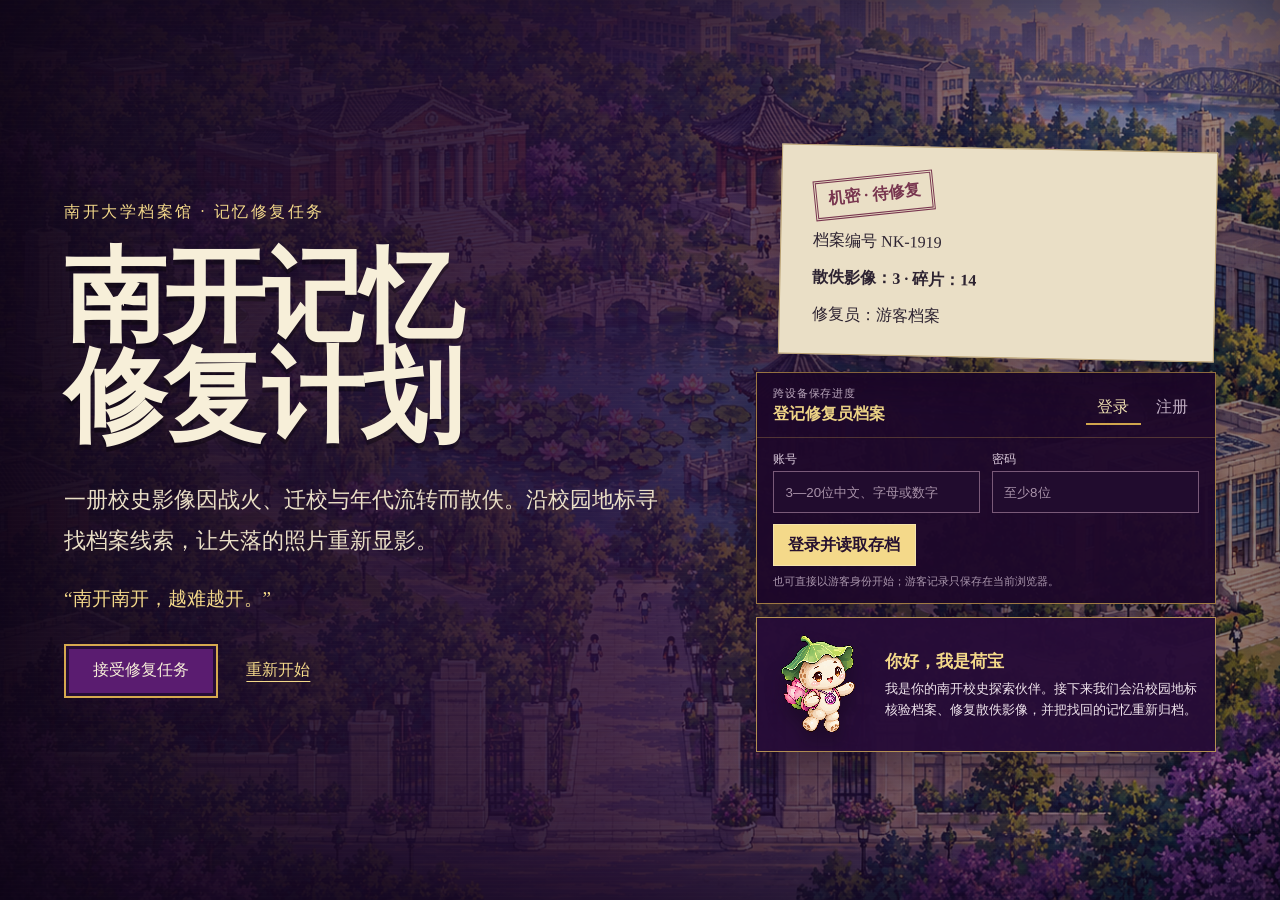
==== commit 649a320a: "登录，增加通关仪式，相册" ====
--- a/index.html
+++ b/index.html
@@ -5,7 +5,7 @@
   <meta name="viewport" content="width=device-width, initial-scale=1.0">
   <meta name="theme-color" content="#2a0d3d">
   <title>南开记忆修复计划</title>
-  <link rel="stylesheet" href="styles.css?v=15">
+  <link rel="stylesheet" href="styles.css?v=25">
 </head>
 <body>
   <a class="skip-link" href="#game">跳到游戏内容</a>
@@ -22,14 +22,47 @@
           <button id="resetGame" class="text-button">重新开始</button>
         </div>
       </div>
-      <div class="intro-file" aria-label="任务档案摘要">
-        <span>档案编号 NK-1919</span>
-        <strong>散佚影像：3 · 碎片：14</strong>
-        <span>修复员：待登记</span>
+      <div class="intro-side">
+        <div class="intro-file" aria-label="任务档案摘要">
+          <span>档案编号 NK-1919</span>
+          <strong>散佚影像：3 · 碎片：14</strong>
+          <span id="restorerRecord">修复员：待登记</span>
+        </div>
+        <section id="accountPanel" class="account-panel" aria-labelledby="accountTitle">
+          <div id="accountGuest">
+            <div class="account-heading">
+              <div><small>跨设备保存进度</small><strong id="accountTitle">登记修复员档案</strong></div>
+              <div class="account-tabs" role="tablist" aria-label="账号操作">
+                <button id="loginTab" class="active" type="button" role="tab" aria-selected="true">登录</button>
+                <button id="registerTab" type="button" role="tab" aria-selected="false">注册</button>
+              </div>
+            </div>
+            <form id="accountForm" novalidate>
+              <label id="displayNameField" hidden><span>修复员姓名</span><input id="displayName" name="displayName" autocomplete="nickname" maxlength="20" placeholder="在档案中如何称呼你"></label>
+              <label><span>账号</span><input id="accountUsername" name="username" autocomplete="username" minlength="3" maxlength="20" required placeholder="3—20位中文、字母或数字"></label>
+              <label><span>密码</span><input id="accountPassword" name="password" type="password" autocomplete="current-password" minlength="8" maxlength="72" required placeholder="至少8位"></label>
+              <div class="account-submit-row"><button id="accountSubmit" class="account-submit" type="submit">登录并读取存档</button><span id="accountMessage" role="status" aria-live="polite"></span></div>
+            </form>
+            <p class="account-note">也可直接以游客身份开始；游客记录只保存在当前浏览器。</p>
+          </div>
+          <div id="accountSignedIn" class="account-signed-in" hidden>
+            <div><small>修复员档案已接入</small><strong id="accountDisplayName"></strong><span id="accountSyncState">账号存档已同步</span></div>
+            <button id="logoutButton" type="button">退出登录</button>
+          </div>
+        </section>
+        <aside class="intro-agent" aria-live="polite" aria-label="荷宝的任务说明">
+          <div class="intro-agent-portrait"><img src="assets/hebao-guide.png" alt="校史智能体荷宝"></div>
+          <div>
+            <strong>你好，我是荷宝</strong>
+            <p id="introAgentSpeech">我是你的南开校史探索伙伴。接下来我们会沿校园地标核验档案、修复散佚影像，并把找回的记忆重新归档。</p>
+            <small id="introAgentSource" class="agent-source" hidden></small>
+          </div>
+        </aside>
       </div>
     </section>
 
     <section id="chapterIntro" class="screen chapter-intro" hidden aria-labelledby="chapterIntroTitle">
+      <button class="return-cover return-cover-light" type="button">返回封面</button>
       <div class="chapter-intro-backdrop" aria-hidden="true"></div>
       <div class="curtain curtain-left" aria-hidden="true"><i></i></div>
       <div class="curtain curtain-right" aria-hidden="true"><i></i></div>
@@ -47,10 +80,18 @@
     <section id="mapScreen" class="screen map-screen" hidden>
       <header class="game-header">
         <div>
+          <button class="return-cover return-cover-header" type="button">返回封面</button>
           <p>校史影像修复行动</p>
           <h1>南开记忆修复计划</h1>
         </div>
         <nav id="chapterNav" class="chapter-nav" aria-label="校史年代章节"></nav>
+        <aside id="albumDock" class="album-dock" hidden aria-live="polite">
+          <button id="albumButton" class="album-button" type="button" aria-label="校史相册，尚未解锁">
+            <span class="album-sparkles" aria-hidden="true"><i></i><i></i><i></i></span>
+            <img class="album-cover-mini" src="assets/nankai-album-cover.webp" alt="" aria-hidden="true">
+            <span class="album-button-copy"><b>校史相册</b><small id="albumDockStatus">待解锁</small></span>
+          </button>
+        </aside>
         <div class="header-progress" aria-label="总体修复进度">
           <span>已收集碎片</span>
           <strong><b id="restoredCount">0</b> / 14</strong>
@@ -76,7 +117,7 @@
               <img src="assets/student-restorer.png" alt="身穿南开紫外套、携带档案包的学生修复员">
               <span id="studentLocation">修复员 · 校钟</span>
             </div>
-            <aside id="mapAgent" class="map-agent" aria-live="polite">
+            <aside id="mapAgent" class="map-agent open" aria-live="polite">
               <button id="mapAgentHandle" class="map-agent-mascot" type="button" aria-expanded="true" aria-controls="mapAgentBubble" title="拖动荷宝；点击展开或收起提示">
                 <img src="assets/hebao-guide.png" alt="莲藕身体、荷叶帽和荷花包的校史智能体荷宝">
                 <span>荷宝</span>
@@ -88,7 +129,7 @@
                 <small id="mapAgentSource" class="agent-source" hidden></small>
               </div>
             </aside>
-            <div class="map-hud">点击已抵达的建筑进入关卡 · 完成修复后前往下一站</div>
+            <div id="mapHud" class="map-hud">点击已抵达的建筑进入关卡 · 完成修复后前往下一站</div>
           </div>
         </section>
 
@@ -113,7 +154,7 @@
 
     <section id="quizScreen" class="screen quiz-screen" hidden>
       <header class="quiz-topbar">
-        <button id="backToMap" class="icon-button" aria-label="返回地图">←</button>
+        <div class="quiz-navigation"><button id="backToMap" class="icon-button" aria-label="返回地图">←</button><button class="return-cover return-cover-header" type="button">返回封面</button></div>
         <div><small id="quizStageRoute"></small><h1 id="quizStageTitle"></h1></div>
         <div id="questionCounter" class="question-counter">1 / 3</div>
       </header>
@@ -121,12 +162,25 @@
         <article class="question-card parchment">
           <div class="question-heading"><span id="questionType">档案辨识</span><span id="difficulty">基础</span></div>
           <h2 id="questionText"></h2>
+          <figure id="questionMedia" class="question-media" hidden>
+            <img id="questionImage" src="assets/archive-opening.jpg" alt="">
+            <figcaption id="questionImageCaption"></figcaption>
+          </figure>
+          <div id="gameplayArea" class="gameplay-area" aria-live="polite"></div>
           <div id="options" class="options"></div>
           <div class="question-actions">
+            <button id="previousQuestion" class="previous-button" hidden>查看上一题</button>
             <button id="clueButton" class="clue-button">查阅档案线索 <b id="clueCost">低提示度</b></button>
             <button id="submitAnswer" class="primary-button" disabled>确认答案</button>
           </div>
           <div id="feedback" class="feedback" hidden></div>
+          <aside id="previousReview" class="previous-review" hidden aria-label="上一题只读复核">
+            <div class="previous-review-heading"><div><small id="previousReviewIndex"></small><h3 id="previousReviewQuestion"></h3></div><button id="closePreviousReview" aria-label="关闭上一题复核">返回当前题</button></div>
+            <div id="previousReviewVerdict" class="previous-review-verdict"></div>
+            <p><b>你的答案</b><span id="previousReviewAnswer"></span></p>
+            <p><b>档案说明</b><span id="previousReviewExplanation"></span></p>
+            <small class="previous-review-lock">本轮答案已封存，仅供查看，不能修改。</small>
+          </aside>
         </article>
         <aside class="agent-card">
           <div class="agent-portrait" aria-hidden="true"><img src="assets/hebao-guide.png" alt=""></div>
@@ -136,11 +190,13 @@
     </section>
 
     <section id="storyScreen" class="screen story-screen" hidden>
+      <button class="return-cover return-cover-light" type="button">返回封面</button>
       <div class="woodcut-scene">
         <div class="woodcut-rays"></div>
         <div class="story-copy">
           <p id="storyYear"></p>
           <h1 id="storyTitle"></h1>
+          <figure id="storyMedia" class="story-media" hidden><img id="storyImage" src="assets/archive-opening.jpg" alt=""><figcaption id="storyImageCaption"></figcaption></figure>
           <p id="storyText"></p>
           <p id="storySource" class="story-source"></p>
         </div>
@@ -155,7 +211,79 @@
       </aside>
     </section>
   </main>
-  <script src="hebao-client.js?v=2"></script>
-  <script src="game.js?v=15"></script>
+
+  <aside class="album-notice" aria-live="polite">
+    <div id="albumHint" class="album-hint" hidden>
+      <img src="assets/hebao-guide.png" alt="">
+      <div><strong>荷宝</strong><p id="albumHintText"></p><button id="albumHintAction" type="button" hidden>打开校史相册</button><div id="albumHintMenu" class="album-hint-menu" hidden><button id="albumHintReview" type="button">回顾关卡</button><button id="albumHintReopen" type="button">再看相册</button><button id="albumHintRestart" type="button">重新游戏</button></div></div>
+    </div>
+  </aside>
+
+  <div id="albumOverlay" class="album-overlay" hidden role="dialog" aria-modal="true" aria-labelledby="albumPageTitle">
+    <div class="album-shell">
+      <header class="album-toolbar">
+        <span id="albumPageNumber">通关纪念</span>
+        <div>
+          <button id="albumReplay" type="button">重新播放文字</button>
+          <button id="albumMute" type="button" aria-pressed="false">关闭打字音效</button>
+          <button id="albumClose" type="button" aria-label="关闭校史相册">合上</button>
+        </div>
+      </header>
+      <article id="albumBook" class="album-book">
+        <section id="albumMemorial" class="album-spread album-memorial">
+          <div class="album-leaf">
+            <p class="album-file-number">档案编号 NK-1919 · 全卷修复完毕</p>
+            <h2 id="albumPageTitle">校史记忆修复完成</h2>
+            <p id="albumTypedText" class="album-narrative" tabindex="0" title="文字播放时点击可立即显示全文"></p>
+            <button id="albumRevealText" class="album-text-action" type="button">显示全文</button>
+          </div>
+          <div class="album-spine" aria-hidden="true"></div>
+          <div class="album-leaf album-record-leaf">
+            <p class="album-file-number">本轮修复记录</p>
+            <dl id="albumStats" class="album-stats"></dl>
+            <div class="album-seal" aria-label="获得称号：南开记忆守护者">南开记忆<br>守护者</div>
+            <p class="album-turn-note">向后翻页，查看你重新唤醒的三段校史记忆。</p>
+          </div>
+        </section>
+        <section id="albumPhotoPage" class="album-spread album-photo-page" hidden>
+          <figure class="album-photo">
+            <img id="albumPhoto" src="assets/final-bank/8306a3182b1b3df7c89559dbabf64fd6bbe6d9f5.jpg" alt="1919年9月25日南开大学开学纪念合影">
+            <figcaption><strong id="albumPhotoCaption"></strong><span id="albumPhotoSource"></span></figcaption>
+          </figure>
+          <div class="album-spine" aria-hidden="true"></div>
+          <div class="album-leaf album-story-leaf">
+            <p id="albumPhotoPeriod" class="album-file-number"></p>
+            <h2 id="albumPhotoTitle"></h2>
+            <p id="albumPhotoText" class="album-narrative" tabindex="0" title="文字播放时点击可立即显示全文"></p>
+            <button id="albumPhotoReveal" class="album-text-action" type="button">显示全文</button>
+          </div>
+        </section>
+        <section id="albumEnding" class="album-ending" hidden>
+          <div class="album-ending-cover">
+            <div class="album-seal">南开<br>档案</div>
+            <p class="album-file-number">已珍藏 · 南开校史记忆</p>
+            <h2>把记忆交给未来</h2>
+            <p id="albumEndingText" class="album-narrative" tabindex="0" title="文字播放时点击可立即显示全文"></p>
+            <button id="albumEndingReveal" class="album-text-action" type="button">显示全文</button>
+            <div id="albumEndingActions" class="album-ending-actions" hidden>
+              <button id="albumFinish" class="primary-button" type="button">合上相册</button>
+              <button id="albumReviewStages" type="button">回顾关卡</button>
+              <button id="albumReadAgain" type="button">再看相册</button>
+              <button id="albumRestart" type="button">重新游戏</button>
+            </div>
+          </div>
+        </section>
+      </article>
+      <footer class="album-navigation">
+        <button id="albumPrevious" type="button">上一页</button>
+        <span id="albumProgress">纪念页</span>
+        <button id="albumNext" class="primary-button" type="button">开始翻阅</button>
+      </footer>
+    </div>
+  </div>
+  <script src="auth-client.js?v=1"></script>
+  <script src="hebao-client.js?v=6"></script>
+  <script src="content-data.js?v=4"></script>
+  <script src="game.js?v=28"></script>
 </body>
 </html>
--- a/styles.css
+++ b/styles.css
@@ -17,7 +17,7 @@
 
 * { box-sizing: border-box; }
 html { min-width: 320px; background: var(--purple-950); }
-body { margin: 0; color: var(--paper-light); font-family: "Noto Serif SC", "Songti SC", SimSun, serif; background: var(--purple-950); }
+body { margin: 0; overflow-x:clip; color: var(--paper-light); font-family: "Noto Serif SC", "Songti SC", SimSun, serif; background: var(--purple-950); }
 button { font: inherit; }
 button:focus-visible, [tabindex]:focus-visible { outline: 3px solid var(--gold-light); outline-offset: 4px; }
 ::selection { color: var(--purple-950); background: var(--gold-light); }
@@ -26,10 +26,10 @@
 .screen { min-height: 100svh; }
 [hidden] { display: none !important; }
 
-.intro-screen { position: relative; display: grid; grid-template-columns: minmax(0, 1.2fr) minmax(250px, .55fr); align-items: center; gap: 5vw; overflow: hidden; padding: clamp(2rem, 6vw, 7rem); background: linear-gradient(90deg, rgba(22, 9, 31, .96) 0%, rgba(38, 13, 56, .85) 48%, rgba(38, 13, 56, .24) 100%), url("assets/campus-map.png") center/cover; }
+.intro-screen { position: relative; display: grid; grid-template-columns:minmax(0,1fr) minmax(400px,.72fr); align-items:center; gap:clamp(2rem,4vw,4.5rem); overflow:hidden; padding:clamp(2rem,5vw,5rem); background: linear-gradient(90deg, rgba(22, 9, 31, .96) 0%, rgba(38, 13, 56, .85) 48%, rgba(38, 13, 56, .24) 100%), url("assets/campus-map.png") center/cover; }
 .intro-screen::after { content: ""; position: absolute; inset: 0; pointer-events: none; box-shadow: inset 0 0 160px rgba(10, 2, 18, .82); }
 .intro-vignette { position: absolute; inset: 0; opacity: .2; background-image: linear-gradient(rgba(244,217,138,.08) 1px, transparent 1px); background-size: 100% 4px; }
-.intro-copy, .intro-file { position: relative; z-index: 1; }
+.intro-copy, .intro-side { position: relative; z-index: 1; }
 .archive-mark { margin: 0 0 1.5rem; color: var(--gold-light); letter-spacing: .16em; }
 .intro-copy h1 { max-width: 8ch; margin: 0; color: var(--paper-light); font-size: clamp(3.6rem, 8vw, 7.4rem); line-height: .98; letter-spacing: -.03em; text-shadow: 0 5px 0 rgba(0,0,0,.3); }
 .intro-lead { max-width: 38rem; margin: 2rem 0 1.5rem; color: #eadfc6; font-size: clamp(1.05rem, 1.7vw, 1.35rem); line-height: 1.9; }
@@ -39,8 +39,33 @@
 .primary-button:hover { transform: translateY(-2px); background: #67217b; box-shadow: 0 12px 28px rgba(31,8,43,.36), inset 0 0 0 3px var(--purple-900); }
 .primary-button:disabled { cursor: not-allowed; opacity: .48; transform: none; }
 .text-button { min-height: 44px; padding: .5rem; border: 0; color: var(--gold-light); background: transparent; cursor: pointer; text-decoration: underline; text-underline-offset: .35em; }
-.intro-file { justify-self: end; width: min(100%, 340px); padding: 2.2rem; display: grid; gap: 1.25rem; color: var(--ink); background: var(--paper); border: 1px solid #b79e70; transform: rotate(2deg); box-shadow: var(--shadow); }
+.intro-side { justify-self:end; width:min(100%,460px); display:grid; gap:.85rem; align-content:center; }
+.intro-file { position:relative; width:calc(100% - 1.5rem); margin-left:auto; padding:1.8rem 2rem; display:grid; gap:1rem; color:var(--ink); background:var(--paper); border:1px solid #b79e70; transform:rotate(1.2deg); box-shadow:var(--shadow); }
 .intro-file::before { content: "机密 · 待修复"; width: max-content; padding: .4rem .7rem; color: #78364f; border: 3px double #78364f; font-weight: 700; transform: rotate(-7deg); }
+.account-panel { color:#f7efd9; background:rgba(30,8,42,.96); border:1px solid rgba(214,169,79,.72); box-shadow:0 18px 42px rgba(14,3,20,.42); }
+.account-panel small { display:block; margin-bottom:.18rem; color:#cbb7cc; font-size:.68rem; letter-spacing:.08em; }
+.account-heading { display:flex; align-items:end; justify-content:space-between; gap:1rem; padding:.9rem 1rem .75rem; border-bottom:1px solid rgba(214,169,79,.28); }
+.account-heading strong { color:var(--gold-light); font-size:1rem; }
+.account-tabs { display:flex; gap:.25rem; }
+.account-tabs button { min-height:32px; padding:.3rem .7rem; color:#cfbdd1; background:transparent; border:0; border-bottom:2px solid transparent; cursor:pointer; }
+.account-tabs button.active { color:#fff0bd; border-bottom-color:var(--gold); }
+.account-panel form { display:grid; grid-template-columns:1fr 1fr; gap:.7rem; padding:.85rem 1rem .55rem; }
+.account-panel label { display:grid; gap:.28rem; color:#dbcbdc; font-size:.72rem; }
+.account-panel label:first-child:not([hidden]) { grid-column:1/-1; }
+.account-panel input { width:100%; min-height:42px; padding:.62rem .72rem; color:#fff5da; background:#210c2e; border:1px solid #795a78; border-radius:0; caret-color:var(--gold-light); }
+.account-panel input::placeholder { color:#a993aa; }
+.account-panel input:focus { outline:2px solid var(--gold-light); outline-offset:2px; border-color:transparent; }
+.account-submit-row { grid-column:1/-1; display:grid; grid-template-columns:auto 1fr; align-items:center; gap:.7rem; }
+.account-submit { min-height:42px; padding:.55rem .9rem; color:#25102f; background:var(--gold-light); border:1px solid #f5e3aa; cursor:pointer; font-weight:700; }
+.account-submit:hover { background:#ffe8a3; }
+.account-submit:disabled { cursor:wait; opacity:.64; }
+#accountMessage { color:#d4c2d5; font-size:.7rem; line-height:1.45; }
+#accountMessage[data-tone="error"] { color:#ffb6aa; }
+.account-note { margin:0; padding:0 1rem .85rem; color:#aa96ad; font-size:.67rem; }
+.account-signed-in { display:flex; align-items:center; justify-content:space-between; gap:1rem; padding:1rem; }
+.account-signed-in strong { display:block; color:#fff0bd; font-size:1.08rem; }
+.account-signed-in span { display:block; margin-top:.22rem; color:#bda9bf; font-size:.7rem; }
+.account-signed-in button { min-height:38px; padding:.45rem .7rem; color:var(--gold-light); background:transparent; border:1px solid rgba(214,169,79,.5); cursor:pointer; }
 
 .chapter-intro { position: relative; min-height: 100svh; display: grid; place-items: center; overflow: hidden; padding: clamp(1.25rem,4vw,4rem); color: var(--paper-light); background: #1d0928; isolation: isolate; }
 .chapter-intro-backdrop { position: absolute; inset: 0; z-index: -3; background-image: linear-gradient(rgba(27,7,37,.62),rgba(27,7,37,.82)),var(--chapter-image); background-position: center; background-size: cover; filter: sepia(.18) saturate(.72); transform: scale(1.03); }
@@ -69,7 +94,7 @@
 .chapter-intro-caption { position:absolute; z-index:2; left:50%; bottom:1rem; margin:0; color:rgba(255,236,185,.7); font-size:.72rem; letter-spacing:.14em; transform:translateX(-50%); white-space:nowrap; }
 
 .map-screen { display: grid; grid-template-rows: auto 1fr; background: var(--purple-950); }
-.game-header { position: relative; z-index: 5; min-height: 104px; display: grid; grid-template-columns: minmax(220px,auto) minmax(360px,1fr) minmax(170px,auto); align-items: center; gap: clamp(1rem,2vw,2rem); padding: 1rem clamp(1.25rem, 3vw, 3.4rem); color: var(--paper-light); background: rgba(29, 8, 42, .97); border-bottom: 2px solid #704c66; box-shadow: 0 12px 30px rgba(0,0,0,.25); }
+.game-header { position: relative; z-index: 50; min-height: 104px; display: grid; grid-template-columns: minmax(220px,1fr) minmax(250px,310px) auto minmax(170px,auto); align-items: center; gap: clamp(.75rem,1.5vw,1.35rem); padding: 1rem clamp(1.25rem, 3vw, 3.4rem); color: var(--paper-light); background: rgba(29, 8, 42, .97); border-bottom: 2px solid #704c66; box-shadow: 0 12px 30px rgba(0,0,0,.25); overflow:visible; }
 .game-header p { margin: 0 0 .25rem; color: var(--gold-light); font-size: .78rem; letter-spacing: .2em; }
 .game-header h1 { margin: 0; font-size: clamp(1.5rem, 3vw, 2.25rem); }
 .header-progress { min-width: 190px; display: grid; grid-template-columns: 1fr auto; align-items: end; gap: .2rem .8rem; }
@@ -77,14 +102,33 @@
 .header-progress strong { color: var(--gold-light); font-size: 1.25rem; font-variant-numeric: tabular-nums; }
 .progress-track { grid-column: 1/-1; height: 7px; overflow: hidden; background: #4e3651; }
 .progress-track i { display: block; width: 100%; height: 100%; background: var(--gold); transform: scaleX(0); transform-origin: left; transition: transform .5s ease-out; }
-.chapter-nav { display: grid; grid-template-columns: repeat(3,minmax(0,1fr)); gap: .45rem; }
-.chapter-tab { min-height: 52px; display: grid; grid-template-columns: 1fr auto; align-items: center; gap: .4rem; padding: .55rem .75rem; color: #d8c7d6; text-align: left; background: rgba(255,255,255,.04); border: 1px solid rgba(214,169,79,.3); cursor: pointer; transition: background .2s ease-out, border-color .2s ease-out; }
-.chapter-tab strong { font-size: .83rem; font-weight: 700; }.chapter-tab span { color: #a994aa; font-size: .7rem; font-variant-numeric: tabular-nums; }
-.chapter-tab:hover { background: rgba(214,169,79,.09); border-color: rgba(214,169,79,.72); }
-.chapter-tab.active { color: #fff0bd; background: var(--purple-700); border-color: var(--gold); }.chapter-tab.active span { color: var(--gold-light); }
-.chapter-tab.locked { color:#a896a8; background:rgba(18,6,25,.38); border-color:rgba(214,169,79,.18); }
-.chapter-tab.locked span { color:#c3a96b; }
-.chapter-tab.denied { animation:lockedNotice .46s ease-out; }
+.chapter-nav { position:relative; width:min(100%,310px); min-width:0; justify-self:end; }
+.chapter-select-trigger { width:100%; min-height:56px; display:grid; grid-template-columns:minmax(0,1fr) auto 18px; align-items:center; gap:.75rem; padding:.48rem .85rem; color:#f8edcf; text-align:left; background:linear-gradient(145deg,rgba(84,35,91,.92),rgba(47,15,61,.98)); border:1px solid rgba(224,184,96,.78); box-shadow:0 8px 20px rgba(12,3,17,.22),inset 0 0 0 1px rgba(255,240,190,.08); cursor:pointer; }
+.chapter-select-copy { min-width:0; display:grid; gap:.12rem; }
+.chapter-select-copy small { color:#cbb7cd; font-size:.61rem; letter-spacing:.12em; }
+.chapter-select-copy strong { overflow:hidden; color:#fff0bd; font-size:.92rem; text-overflow:ellipsis; white-space:nowrap; }
+.chapter-select-progress { color:var(--gold-light); font-size:.86rem; font-weight:800; font-variant-numeric:tabular-nums; white-space:nowrap; }
+.chapter-select-chevron { width:18px; fill:none; stroke:var(--gold-light); stroke-width:1.8; transition:transform .18s ease-out; }
+.chapter-nav.open .chapter-select-chevron { transform:rotate(180deg); }
+.chapter-select-trigger:hover,.chapter-select-trigger:focus-visible { border-color:#ffe29a; background:linear-gradient(145deg,rgba(105,46,109,.98),rgba(55,18,70,.98)); }
+.chapter-menu { position:absolute; z-index:100; left:0; right:0; top:calc(100% + .45rem); padding:.45rem; background:#24102f; border:1px solid rgba(224,184,96,.86); box-shadow:0 20px 42px rgba(10,2,14,.5); transform-origin:top; animation:chapterMenuIn .18s cubic-bezier(.16,1,.3,1); }
+.chapter-menu[hidden] { display:none; }
+.chapter-menu::before { content:"校史阶段档案目录"; display:block; padding:.35rem .55rem .52rem; color:#bda7bf; border-bottom:1px solid rgba(224,184,96,.22); font-size:.61rem; letter-spacing:.15em; }
+.chapter-option { width:100%; min-height:58px; display:grid; grid-template-columns:28px minmax(0,1fr) auto; align-items:center; gap:.65rem; margin-top:.28rem; padding:.55rem .65rem; color:#eadfeb; text-align:left; background:transparent; border:1px solid transparent; cursor:pointer; }
+.chapter-option:hover,.chapter-option:focus-visible { color:#fff3c8; background:rgba(112,48,116,.48); border-color:rgba(224,184,96,.54); outline:none; }
+.chapter-option.active { color:#fff3c8; background:#5a2564; border-color:var(--gold); }
+.chapter-option.locked { color:#bbaabc; cursor:help; }
+.chapter-option.locked:hover,.chapter-option.locked:focus-visible { background:rgba(79,51,83,.42); border-color:rgba(224,184,96,.3); }
+.chapter-option-mark { width:26px; height:26px; display:grid; place-items:center; color:#e2bd66; border:1px solid rgba(224,184,96,.42); }
+.chapter-option-mark svg { width:16px; fill:none; stroke:currentColor; stroke-width:1.7; }
+.chapter-option-mark > span { width:7px; height:7px; background:currentColor; border-radius:50%; }
+.chapter-option-copy { min-width:0; display:grid; gap:.15rem; }
+.chapter-option-copy strong { overflow:hidden; font-size:.86rem; text-overflow:ellipsis; white-space:nowrap; }
+.chapter-option-copy small { color:#bfaebe; font-size:.66rem; }
+.chapter-option-progress { color:#e4c978; font-size:.72rem; font-variant-numeric:tabular-nums; white-space:nowrap; }
+.chapter-option.locked .chapter-option-progress { color:#ac97ad; }
+.chapter-option.denied { animation:lockedNotice .46s ease-out; }
+@keyframes chapterMenuIn { from { opacity:0; clip-path:inset(0 0 100%); transform:translateY(-5px); } to { opacity:1; clip-path:inset(0); transform:translateY(0); } }
 .stage-node.denied .pin { animation:lockedPinNotice .5s ease-out; }
 @keyframes lockedNotice { 25% { transform:translateX(-5px); filter:brightness(1.25); } 55% { transform:translateX(4px); } 100% { transform:translateX(0); } }
 @keyframes lockedPinNotice { 35% { box-shadow:0 0 0 10px rgba(244,217,138,.45),0 10px 24px rgba(0,0,0,.32); filter:brightness(1.35); } }
@@ -129,24 +173,36 @@
 .student-avatar.walking img { animation: studentStep .32s ease-in-out infinite alternate; }
 .student-avatar span { position: absolute; top: calc(100% - 7px); left: 50%; transform: translateX(-50%); padding: .24rem .48rem; color: #fff3c6; background: rgba(42,13,61,.9); border: 1px solid rgba(244,217,138,.72); font-size: .68rem; white-space: nowrap; box-shadow: 0 6px 12px rgba(25,8,31,.28); }
 @keyframes studentStep { from { transform: translateY(0) rotate(-1.2deg); } to { transform: translateY(-5px) rotate(1.2deg); } }
-.map-agent { position: absolute; z-index: 12; right: 1.2rem; bottom: 3.4rem; width: 92px; color: var(--paper-light); touch-action: none; user-select: none; }
+.map-agent { position: absolute; z-index: 12; right: 1.35rem; bottom: 3.4rem; width: 124px; color: var(--paper-light); touch-action: none; user-select: none; }
 .map-agent.dragging { cursor: grabbing; }
-.map-agent-mascot { position: relative; width: 92px; min-height: 104px; padding: 0 0 20px; border: 0; color: #fff1bc; background: transparent; cursor: grab; filter: drop-shadow(0 10px 8px rgba(24,7,30,.34)); }
+.map-agent-mascot { position: relative; width: 124px; min-height: 140px; padding: 0 0 24px; border: 0; color: #fff1bc; background: transparent; cursor: grab; filter: drop-shadow(0 14px 12px rgba(24,7,30,.46)); }
 .map-agent-mascot:active { cursor: grabbing; }
-.map-agent-mascot img { display: block; width: 100%; height: 88px; object-fit: contain; image-rendering: pixelated; transform-origin: 50% 100%; animation: hebaoBreathe 2.8s ease-in-out infinite; }
-.map-agent-mascot span { position: absolute; left: 50%; bottom: 0; transform: translateX(-50%); min-width: 50px; padding: .2rem .45rem; color: #fff1bc; background: rgba(48,14,64,.92); border: 1px solid rgba(214,169,79,.75); font-size: .68rem; line-height: 1.1; white-space: nowrap; box-shadow: 0 6px 14px rgba(24,7,30,.24); }
-.map-agent-bubble { position: absolute; right: calc(100% + 12px); bottom: 20px; width: min(290px, calc(100vw - 140px)); padding: .9rem 1rem; color: var(--paper-light); background: rgba(38,13,56,.94); border: 1px solid rgba(214,169,79,.72); box-shadow: 0 12px 30px rgba(24,7,30,.28); opacity: 0; visibility: hidden; pointer-events: none; transform: translateX(10px) scale(.97); transform-origin: right bottom; transition: opacity .18s ease-out, transform .24s cubic-bezier(.16,1,.3,1), visibility 0s linear .24s; }
+.map-agent-mascot img { display: block; width: 100%; height: 116px; object-fit: contain; image-rendering: pixelated; transform-origin: 50% 100%; animation: hebaoBreathe 2.8s ease-in-out infinite; }
+.map-agent-mascot span { position: absolute; left: 50%; bottom: 0; transform: translateX(-50%); min-width: 62px; padding: .28rem .6rem; color: #fff1bc; background: rgba(48,14,64,.96); border: 1px solid rgba(214,169,79,.8); font-size: .78rem; font-weight: 800; line-height: 1.1; white-space: nowrap; box-shadow: 0 7px 18px rgba(24,7,30,.3); }
+.map-agent-bubble { position: absolute; right: calc(100% + 16px); bottom: 24px; width: min(340px, calc(100vw - 170px)); padding: 1.1rem 1.2rem; color: var(--paper-light); background: rgba(38,13,56,.97); border: 1px solid rgba(214,169,79,.78); box-shadow: 0 18px 42px rgba(24,7,30,.38); opacity: 0; visibility: hidden; pointer-events: none; transform: translateX(10px) scale(.97); transform-origin: right bottom; transition: opacity .18s ease-out, transform .24s cubic-bezier(.16,1,.3,1), visibility 0s linear .24s; }
 .map-agent.open .map-agent-bubble { opacity: 1; visibility: visible; pointer-events: auto; transform: translateX(0) scale(1); transition-delay: 0s; }
 .map-agent.bubble-right .map-agent-bubble { right: auto; left: calc(100% + 12px); transform-origin: left bottom; }
 .map-agent-bubble::after { content: ""; position: absolute; right: -8px; bottom: 24px; width: 14px; height: 14px; background: #321144; border-top: 1px solid rgba(214,169,79,.72); border-right: 1px solid rgba(214,169,79,.72); transform: rotate(45deg); }
 .map-agent.bubble-right .map-agent-bubble::after { right: auto; left: -8px; border: 0; border-left: 1px solid rgba(214,169,79,.72); border-bottom: 1px solid rgba(214,169,79,.72); }
 .map-agent-dismiss { float: right; min-height: 32px; margin: -.35rem -.35rem .2rem .5rem; padding: .2rem .45rem; color: #f0dca7; background: transparent; border: 1px solid rgba(214,169,79,.45); cursor: pointer; font-size: .68rem; }
-.map-agent strong { display: block; color: var(--gold-light); font-size: .78rem; }
-.map-agent p { margin: .34rem 0 0; color: #eadfea; font-size: .75rem; line-height: 1.55; }
+.map-agent strong { display: block; color: var(--gold-light); font-size: .9rem; }
+.map-agent p { margin: .42rem 0 0; color: #f1e6f0; font-size: .86rem; line-height: 1.65; }
 @keyframes hebaoBreathe { 50% { transform: translateY(-4px) rotate(1deg); } }
+.intro-agent { position:relative; z-index:2; width:100%; display:grid; grid-template-columns:104px 1fr; align-items:center; gap:.85rem; padding:.9rem 1rem .9rem .65rem; color:#f8edcf; background:rgba(39,12,55,.97); border:1px solid rgba(220,180,92,.78); box-shadow:0 18px 40px rgba(18,5,25,.42); }
+.intro-agent-portrait img { display:block; width:104px; height:104px; object-fit:contain; image-rendering:pixelated; filter:drop-shadow(0 12px 9px rgba(15,4,20,.42)); animation:hebaoBreathe 2.8s ease-in-out infinite; }
+.intro-agent strong { display:block; color:var(--gold-light); font-size:1.08rem; }
+.intro-agent p { margin:.4rem 0 0; color:#f0e4ed; font-size:.82rem; line-height:1.58; }
+.return-cover { position:relative; z-index:30; min-height:36px; padding:.4rem .7rem; color:#f5df9d; background:transparent; border:1px solid rgba(214,169,79,.58); cursor:pointer; font-size:.72rem; letter-spacing:.05em; transition:background .18s ease-out,color .18s ease-out,transform .18s ease-out; }
+.return-cover:hover,.return-cover:focus-visible { color:#2b1038; background:#f4d98a; }
+.return-cover:active { transform:translateY(1px) scale(.98); }
+.return-cover-light { position:absolute; left:clamp(1rem,3vw,2.5rem); top:clamp(1rem,3vw,2.5rem); color:#fff0bd; background:rgba(35,9,47,.78); }
+.return-cover-header { display:block; width:max-content; min-height:30px; margin:0 0 .35rem; padding:.24rem .55rem; }
+.quiz-navigation { display:flex; align-items:center; gap:.65rem; }
+.quiz-navigation .return-cover-header { margin:0; }
 .agent-source { display: block; margin-top: .32rem; color: #d9b96f; font-size: .64rem; line-height: 1.4; }
 .agent-source[hidden] { display: none; }
 .map-hud { position: absolute; z-index: 8; left: 50%; bottom: .7rem; width: max-content; transform: translateX(-50%); padding: .55rem .9rem; color: #f4e6cb; background: rgba(31,9,43,.86); border: 1px solid rgba(214,169,79,.6); font-size: .78rem; }
+.chapter-select-trigger:focus-visible { outline:3px solid var(--gold-light); outline-offset:3px; }
 
 .parchment { color: var(--ink); background-color: var(--paper); background-image: linear-gradient(100deg, rgba(255,255,255,.25), transparent 36%, rgba(88,55,28,.07)); border: 1px solid #a58b61; box-shadow: var(--shadow), inset 0 0 48px rgba(105,78,43,.1); }
 .stage-panel { position: absolute; z-index: 20; right: 1rem; top: 1rem; bottom: 1rem; width: min(390px, calc(100% - 2rem)); overflow: auto; padding: 1.6rem 2rem; border-width: 4px; border-color: var(--purple-800); transform: translateX(calc(100% + 2rem)); opacity: 0; visibility: hidden; transition: transform .32s cubic-bezier(.16,1,.3,1), opacity .22s ease-out, visibility 0s linear .32s; }
@@ -185,10 +241,49 @@
 .quiz-topbar small { color: var(--gold-light); }.quiz-topbar h1 { margin: .2rem 0 0; font-size: 1.6rem; }
 .icon-button { width: 46px; height: 46px; color: var(--paper-light); background: var(--purple-800); border: 1px solid var(--gold); cursor: pointer; }
 .question-counter { color: var(--gold-light); font-size: 1.25rem; font-variant-numeric: tabular-nums; }
-.quiz-layout { width:min(100%,980px); margin:auto; display:grid; grid-template-columns:minmax(0,1fr); gap:1.2rem; align-items:start; padding:clamp(1rem,3vw,3rem); }
-.question-card { grid-column:1; grid-row:2; padding:clamp(1.4rem,3vw,3rem); }
+.quiz-layout { width:min(100%,1280px); margin:auto; display:grid; grid-template-columns:minmax(0,1fr); gap:1.2rem; align-items:start; padding:clamp(1rem,3vw,3rem); }
+.question-card { position:relative; grid-column:1; grid-row:2; padding:clamp(1.4rem,3vw,3rem); }
 .question-heading { display: flex; justify-content: space-between; color: var(--purple-700); font-size: .82rem; letter-spacing: .08em; }
 .question-card h2 { margin: 1.4rem 0 1.8rem; font-size: clamp(1.5rem, 2.5vw, 2.15rem); line-height: 1.55; }
+.question-media { position:relative; margin:0 0 1.2rem; overflow:hidden; color:#f5e8c6; background:#241329; border:2px solid #9f7a3c; box-shadow:0 18px 38px rgba(38,13,50,.22); }
+.question-media::after { content:"档案影像"; position:absolute; left:.8rem; top:.8rem; padding:.3rem .55rem; color:#fff2c9; background:rgba(37,14,46,.9); border:1px solid rgba(222,183,96,.78); font-size:.68rem; letter-spacing:.14em; }
+.question-media img { display:block; width:100%; max-height:min(48svh,520px); object-fit:contain; background:#1f1420; }
+.question-media figcaption { padding:.65rem .9rem; color:#f0dab0; background:#311b35; font-size:.8rem; line-height:1.55; }
+.gameplay-area { position:relative; min-height:0; margin:0 0 1.2rem; overflow:hidden; color:var(--paper-light); background:#251628 center/cover no-repeat; border:2px solid #9f7a3c; box-shadow:inset 0 0 70px rgba(12,5,15,.35),0 18px 40px rgba(38,13,50,.2); isolation:isolate; }
+.gameplay-area:empty { display:none; }
+.arena-instruction { position:absolute; z-index:8; left:50%; bottom:.65rem; transform:translateX(-50%); width:max-content; max-width:calc(100% - 2rem); margin:0; padding:.55rem .9rem; color:#f7e9c5; text-align:center; background:rgba(30,12,37,.9); border:1px solid rgba(213,169,79,.7); font-size:.78rem; letter-spacing:.04em; }
+
+/* 单选：档案大厅 */
+.choice-arena { min-height:clamp(420px,48vw,610px); background-image:linear-gradient(rgba(25,10,31,.12),rgba(25,10,31,.34)),url("assets/quiz-choice-hall.png"); }
+.arena-vignette { position:absolute; inset:0; z-index:-1; box-shadow:inset 0 -90px 100px rgba(22,8,28,.54); pointer-events:none; }
+.choice-lecterns { position:absolute; inset:30% 3% 25%; display:grid; grid-template-columns:repeat(4,1fr); align-items:end; gap:1.2%; }
+.archive-lectern { position:relative; min-height:150px; padding:1rem .65rem .8rem; color:#2d2025; background:linear-gradient(160deg,rgba(251,239,206,.97),rgba(218,193,148,.96)); border:5px solid #4b2e24; box-shadow:0 14px 25px rgba(10,4,12,.48),inset 0 0 0 2px #c99b4e; cursor:pointer; clip-path:polygon(7% 0,93% 0,100% 10%,96% 100%,4% 100%,0 10%); transition:transform .24s ease,filter .24s ease,box-shadow .24s ease; }
+.archive-lectern::after { content:""; position:absolute; inset:auto 13% -45px; height:48px; z-index:-1; background:#321d1a; border:4px solid #8c653b; transform:perspective(70px) rotateX(18deg); }
+.archive-lectern:hover,.archive-lectern:focus-visible { transform:translateY(-10px); filter:brightness(1.1); }
+.archive-lectern.selected { transform:translateY(-18px) scale(1.035); box-shadow:0 0 0 5px rgba(241,195,91,.68),0 28px 38px rgba(10,4,12,.58); }
+.archive-lectern.correct { box-shadow:0 0 0 6px #4e8461,0 28px 38px rgba(10,4,12,.58); }
+.archive-lectern.wrong { box-shadow:0 0 0 6px #9b5148,0 28px 38px rgba(10,4,12,.58); }
+.archive-lectern.eliminated { opacity:.4; filter:grayscale(1); }
+.lectern-key { display:grid; place-items:center; width:32px; height:32px; margin:0 auto .7rem; color:#f9e9c2; background:#35143f; border-radius:50%; font-weight:800; }
+.arena-player { position:absolute; z-index:6; left:12%; bottom:8%; width:clamp(58px,7vw,92px); filter:drop-shadow(0 10px 8px rgba(10,3,12,.7)); image-rendering:pixelated; transition:left .45s cubic-bezier(.2,.8,.2,1); }
+.choice-arena[data-position="0"] .arena-player{left:10%}.choice-arena[data-position="1"] .arena-player{left:35%}.choice-arena[data-position="2"] .arena-player{left:59%}.choice-arena[data-position="3"] .arena-player{left:84%}
+
+/* 判断题：阅读陈述后直接选择正确或错误 */
+.evidence-lab { min-height:clamp(390px,42vw,540px); display:grid; place-content:center; gap:2rem; padding:clamp(1.5rem,5vw,4rem) 1rem 5rem; background:linear-gradient(rgba(31,13,37,.72),rgba(25,10,31,.9)),url("assets/archive-opening.jpg") center/cover; }
+.claim-slip { position:relative; z-index:5; width:min(760px,92%); margin:0 auto; padding:clamp(1.3rem,3vw,2.2rem); color:#37252c; text-align:center; background:rgba(247,239,217,.97); border:2px solid #8f693a; box-shadow:0 14px 32px rgba(15,5,18,.46); }
+.claim-slip small { display:block; margin-bottom:.75rem; color:#704b32; letter-spacing:.16em; }.claim-slip strong{display:block;font-family:var(--serif);font-size:clamp(1.2rem,2.2vw,1.65rem);line-height:1.65;text-wrap:balance}
+.judgement-actions { display:flex; justify-content:center; gap:1rem; }
+.judgement-actions button{min-width:190px;min-height:58px;padding:.85rem 1.2rem;color:#f8e9c4;background:#356347;border:2px solid #d7b96e;cursor:pointer;font-size:1.05rem;font-weight:800;transition:transform .2s ease-out,box-shadow .2s ease-out}.judgement-actions button:last-child{background:#7a3933}.judgement-actions button:hover{transform:translateY(-3px)}.judgement-actions button.selected{box-shadow:0 0 0 5px rgba(240,196,99,.62);transform:translateY(-3px)}
+.evidence-lab.verified{box-shadow:inset 0 0 0 8px #4f8060}.evidence-lab.contradicted{box-shadow:inset 0 0 0 8px #9a4e45}
+
+/* 排序：推箱入时间线 */
+.timeline-room { min-height:clamp(540px,52vw,690px); background-image:linear-gradient(rgba(25,10,31,.04),rgba(25,10,31,.18)),url("assets/quiz-timeline-room.png"); }
+.timeline-rail { position:absolute; z-index:3; left:7%; right:7%; top:9%; display:grid; grid-template-columns:repeat(var(--sort-count,4),1fr); gap:2%; }
+.timeline-slot { position:relative; min-height:150px; display:grid; place-items:center; padding:.55rem; text-align:center; color:#e8ca83; background:rgba(42,21,47,.72); border:2px dashed rgba(223,184,95,.82); cursor:pointer; transition:background .2s ease-out,border-color .2s ease-out,transform .2s ease-out; }.timeline-slot.drop-target{background:rgba(92,46,95,.9);border-color:#ffe29b;transform:translateY(-4px)}.timeline-slot.filled{border-style:solid;background:rgba(31,13,38,.86)}.slot-label{display:grid;gap:.25rem}.timeline-slot.filled .slot-label{position:absolute;z-index:2;left:.5rem;top:.35rem;display:flex;gap:.4rem;padding:.2rem .4rem;color:#2d2025;background:#e8ca83}.timeline-slot small{font-size:.65rem;letter-spacing:.12em}.timeline-slot b{font-size:.85rem}
+.crate-yard { position:absolute; z-index:5; left:8%; right:8%; top:50%; min-height:145px; display:grid; grid-template-columns:repeat(var(--sort-count,4),1fr); gap:2%; padding-top:1.7rem; border-top:1px solid rgba(224,178,82,.58); }.yard-label{position:absolute;left:0;top:-.15rem;margin:0;color:#f3d889;font-size:.72rem;letter-spacing:.12em}
+.archive-crate { position:relative; min-height:120px; padding:1rem .65rem;color:#f7e6bd;background:linear-gradient(145deg,#6f482a,#3c241c);border:5px ridge #b28245;box-shadow:0 14px 18px rgba(10,4,12,.48),inset 0 0 0 2px #2b1815;cursor:grab;transition:transform .25s,box-shadow .25s}.archive-crate::before,.archive-crate::after{content:"";position:absolute;left:0;right:0;height:8px;background:#bb8b4c}.archive-crate::before{top:18px}.archive-crate::after{bottom:18px}.archive-crate:hover,.archive-crate.armed{transform:translateY(-8px);box-shadow:0 0 0 5px rgba(224,178,82,.58),0 20px 24px rgba(10,4,12,.55)}.archive-crate.correct{box-shadow:0 0 0 6px #5c8968,0 20px 24px rgba(10,4,12,.55)}.archive-crate b,.archive-crate small{position:relative;z-index:2;display:block}.archive-crate small{margin-top:.5rem;color:#d5ba84}.crate-seal{position:absolute;z-index:3;right:8px;top:7px;width:28px;height:28px;display:grid;place-items:center;color:#5a2a28;background:#d1a461;border-radius:50%;font-size:.65rem;font-weight:800}
+.timeline-slot .archive-crate{width:100%;min-height:112px;padding-top:1.35rem}.timeline-slot .archive-crate:hover{transform:none}
+.timeline-player{position:absolute;z-index:4;left:3%;bottom:6%;width:clamp(56px,6vw,82px);filter:drop-shadow(0 10px 8px rgba(10,3,12,.7));image-rendering:pixelated}
 .options { display: grid; gap: .8rem; }
 .option { min-height: 58px; display: grid; grid-template-columns: 36px 1fr; align-items: center; gap: .8rem; padding: .75rem 1rem; color: var(--ink); text-align: left; background: rgba(255,250,236,.65); border: 1px solid #b8a582; cursor: pointer; transition: border-color .18s, background .18s, transform .18s; }
 .option:hover { transform: translateX(4px); border-color: var(--purple-600); }
@@ -201,10 +296,16 @@
 .review-option:not(.correct) { opacity:.58; }
 .option.eliminated { opacity: .46; text-decoration: line-through; cursor: not-allowed; filter: grayscale(.7); }
 .option-key { width: 30px; height: 30px; display: grid; place-items: center; color: var(--paper-light); background: var(--purple-800); }
-.question-actions { display: flex; justify-content: space-between; gap: 1rem; margin-top: 1.5rem; }
+.question-actions { display: flex; justify-content: flex-end; gap: 1rem; margin-top: 1.5rem; }
+.previous-button { min-height:48px; margin-right:auto; padding:.65rem 1rem; color:var(--paper-light); background:var(--purple-800); border:1px solid var(--gold); cursor:pointer; }
 .clue-button { min-height: 48px; padding: .65rem 1rem; color: var(--purple-800); background: transparent; border: 1px solid var(--purple-700); cursor: pointer; }.clue-button b { display: block; font-size: .68rem; color: var(--muted); }
-.feedback { margin-top: 1rem; padding: 1rem; color: #493c42; background: rgba(255,248,226,.72); border: 1px solid #b49c75; line-height: 1.65; }
-.feedback strong { color: var(--purple-800); }
+.feedback { position:relative; margin-top:1rem; padding:1rem 1.2rem 1rem 7.8rem; min-height:92px; color:#493c42; background:rgba(255,248,226,.9); border:2px solid #b49c75; line-height:1.65; }
+.feedback strong { position:absolute; left:1rem; top:1rem; width:5.8rem; height:3.6rem; display:grid; place-items:center; color:#fff6df; background:var(--purple-800); border:3px double currentColor; font-family:var(--serif); font-size:1.05rem; transform:rotate(-2deg); }
+.feedback > span{display:block;font-weight:800;font-size:1.05rem}.feedback p{margin:.35rem 0 0}.feedback-correct{color:#254a35;border-color:#4f8060;background:#e4eddf}.feedback-correct strong{background:#356347}.feedback-wrong{color:#612f2b;border-color:#9a4e45;background:#f0ddd5}.feedback-wrong strong{background:#7a3933}
+.previous-review { position:absolute; z-index:30; inset:1rem; overflow:auto; padding:clamp(1.2rem,3vw,2.3rem); color:#33242c; background:#ead9b8 url("assets/archive-opening.jpg") center/cover no-repeat; border:6px solid var(--purple-800); box-shadow:0 24px 70px rgba(20,6,27,.66); isolation:isolate; }
+.previous-review::before{content:"";position:absolute;inset:0;z-index:-1;background:rgba(239,220,183,.95)}
+.previous-review-heading{display:flex;justify-content:space-between;align-items:start;gap:1rem;padding-bottom:1rem;border-bottom:1px solid #967444}.previous-review-heading small{color:var(--purple-700);letter-spacing:.12em}.previous-review-heading h3{max-width:32ch;margin:.45rem 0 0;font-family:var(--serif);font-size:clamp(1.25rem,2vw,1.8rem);line-height:1.45}.previous-review-heading button{min-height:44px;padding:.6rem .9rem;color:var(--paper-light);background:var(--purple-800);border:1px solid var(--gold);cursor:pointer;white-space:nowrap}
+.previous-review-verdict{display:flex;align-items:center;gap:1rem;margin:1.2rem 0;padding:1rem 1.2rem;color:#fff6df}.previous-review-verdict strong{font-family:var(--serif);font-size:1.25rem}.previous-review-verdict span{opacity:.9}.previous-review-verdict.is-correct{background:#356347}.previous-review-verdict.is-wrong{background:#7a3933}.previous-review>p{display:grid;grid-template-columns:6rem 1fr;gap:1rem;margin:0;padding:1rem 0;border-bottom:1px solid rgba(95,67,43,.3);line-height:1.7}.previous-review>p b{color:var(--purple-800)}.previous-review-lock{display:block;margin-top:1.2rem;color:#6d5143;font-weight:700}
 .agent-card { grid-column:1; grid-row:1; display:grid; grid-template-columns:54px 1fr; gap:1rem; align-items:start; padding:1rem 1.2rem; color:var(--paper-light); background:rgba(38,13,56,.95); border:1px solid rgba(214,169,79,.6); box-shadow:var(--shadow); }
 .agent-portrait { width: 54px; height: 58px; display: grid; place-items: center; background: rgba(244,217,138,.13); border: 1px solid rgba(214,169,79,.65); overflow: hidden; }
 .agent-portrait img { width: 100%; height: 100%; object-fit: contain; image-rendering: pixelated; }
@@ -219,16 +320,60 @@
 .story-copy > p:first-child { margin: 0; color: #ffe6a9; font-size: 1.25rem; letter-spacing: .14em; }
 .story-copy h1 { max-width: 9ch; margin: .8rem 0 1.5rem; color: #fff2c7; font-size: clamp(3rem, 6vw, 6rem); line-height: 1.05; }
 .story-copy > p:not(:first-child) { color: #fff0d1; font-size: clamp(1rem, 1.6vw, 1.25rem); line-height: 1.9; }
+.story-media { max-width:680px; margin:0 0 1.25rem; overflow:hidden; background:#241329; border:2px solid rgba(255,225,153,.72); box-shadow:0 20px 50px rgba(30,7,19,.36); }
+.story-media img { display:block; width:100%; max-height:38svh; object-fit:contain; }
+.story-media figcaption { padding:.55rem .75rem; color:#ffe5ad; background:rgba(39,12,39,.92); font-size:.76rem; line-height:1.5; }
 .story-source { opacity: .72; font-size: .82rem !important; }
 .restored-photo { min-height: 100svh; display: flex; flex-direction: column; justify-content: center; padding: clamp(2rem, 4vw, 4rem); }
 .restored-photo > p:first-child { color: var(--purple-700); letter-spacing: .15em; font-weight: 700; }.restored-photo h2 { margin-bottom:.35rem; color: var(--purple-800); font-size: 2rem; }.restored-photo > p:not(:first-child) { color: var(--muted); line-height: 1.75; }
 .fragment-earned { margin:.2rem 0 .65rem; color:var(--purple-700) !important; font-weight:700; }
 
-@media (max-width: 980px) {
-  .game-header { grid-template-columns: 1fr auto; }.chapter-nav { grid-column: 1/-1; grid-row: 2; }.campus-map { height: calc(100svh - 174px); }.stage-panel { top: auto; left: .7rem; right: .7rem; bottom: .7rem; width: auto; max-height: 52%; transform: translateY(calc(100% + 1.4rem)); }.stage-panel.open { transform: translateY(0); }.story-screen { grid-template-columns: 1fr; }.woodcut-scene, .restored-photo { min-height: auto; }.woodcut-scene { padding-top: 8rem; }.intro-screen { grid-template-columns: 1fr; }.intro-file { justify-self: start; }
+/* 通关相册：顶部档案入口与贯穿流程的阅读仪式 */
+.album-dock { min-width:0; }
+.album-button { position:relative; min-width:132px; min-height:56px; display:grid; grid-template-columns:44px auto; align-items:center; gap:.6rem; padding:.35rem .7rem .35rem .45rem; color:#b9aeb8; text-align:left; background:rgba(28,19,29,.94); border:1px solid #736675; box-shadow:0 8px 20px rgba(16,5,24,.24); cursor:pointer; filter:saturate(.35); transition:transform .2s ease-out,filter .45s ease-out,background .45s ease-out,border-color .45s ease-out; }
+.album-button:hover,.album-button:focus-visible { transform:translateY(-2px); border-color:#b49b6d; }
+.album-cover-mini { width:44px; height:44px; display:block; object-fit:contain; }
+.album-button-copy { min-width:0; display:grid; gap:.08rem; }
+.album-button-copy b { color:#e6dce5; font-family:var(--serif); font-size:.82rem; white-space:nowrap; }
+.album-button-copy small { color:#aa9cab; font-size:.62rem; letter-spacing:.08em; white-space:nowrap; }
+.album-button.unlocked { color:#ffe6a3; background:rgba(62,20,78,.97); border-color:var(--gold); filter:none; }
+.album-button.unlocked .album-cover-mini { filter:drop-shadow(0 5px 7px rgba(11,2,17,.4)); }
+.album-button.unlocked .album-button-copy b,.album-button.unlocked .album-button-copy small { color:#ffe6a3; }
+.album-button.unlocking { animation:albumUnlock 1.05s cubic-bezier(.16,1,.3,1); }
+.album-button.denied { animation:lockedNotice .46s ease-out; }
+.album-sparkles { position:absolute; inset:-16px; opacity:0; pointer-events:none; }
+.album-sparkles i { position:absolute; width:5px; height:5px; background:var(--gold-light); transform:rotate(45deg); }
+.album-sparkles i:nth-child(1){left:6px;top:10px}.album-sparkles i:nth-child(2){right:5px;top:3px}.album-sparkles i:nth-child(3){right:10px;bottom:7px}
+.album-button.unlocking .album-sparkles { animation:albumSparkle 1.2s ease-out; }
+@keyframes albumUnlock { 0%{transform:scale(1);filter:saturate(.35)}45%{transform:scale(1.14);filter:saturate(1) brightness(1.25)}100%{transform:scale(1);filter:none} }
+@keyframes albumSparkle { 0%{opacity:0;transform:scale(.5) rotate(0)}30%{opacity:1}100%{opacity:0;transform:scale(1.35) rotate(45deg)} }
+.album-notice { position:fixed; z-index:120; left:clamp(.75rem,2vw,1.5rem); bottom:clamp(.75rem,2vw,1.5rem); }
+.album-hint { width:min(370px,calc(100vw - 1.5rem)); display:grid; grid-template-columns:58px 1fr; align-items:start; gap:.8rem; padding:.8rem .9rem; color:#f6ead0; background:rgba(42,13,61,.98); border:1px solid rgba(214,169,79,.8); box-shadow:0 16px 36px rgba(16,5,24,.4); }
+.album-hint[hidden] { display:none; }.album-hint img { width:58px; height:58px; object-fit:contain; image-rendering:pixelated; }.album-hint strong { color:var(--gold-light); }.album-hint p { margin:.3rem 0 0; white-space:pre-line; font-size:.8rem; line-height:1.65; }.album-hint button { margin-top:.55rem; min-height:38px; padding:.4rem .7rem; color:#24102f; background:var(--gold-light); border:1px solid var(--gold); cursor:pointer; }
+.album-hint-menu { display:flex; flex-wrap:wrap; gap:.4rem; }.album-hint-menu[hidden] { display:none; }.album-hint-menu button { color:#f5dfa2; background:transparent; }
+
+.album-overlay { position:fixed; z-index:200; inset:0; display:grid; place-items:center; padding:clamp(.5rem,2vw,1.5rem); background:rgba(12,3,18,.9); backdrop-filter:blur(5px); }
+.album-open { overflow:hidden; }
+.album-overlay[hidden] { display:none; }.album-shell { width:min(1080px,100%); max-height:94svh; display:grid; grid-template-rows:auto minmax(0,1fr) auto; overflow:hidden; color:var(--paper-light); background:#200b2b; border:1px solid rgba(214,169,79,.75); box-shadow:0 28px 90px rgba(5,1,8,.72); animation:albumOpen .42s cubic-bezier(.16,1,.3,1); }
+@keyframes albumOpen { from{opacity:0;filter:blur(8px);transform:scale(.95)} to{opacity:1;filter:none;transform:scale(1)} }
+.album-toolbar,.album-navigation { min-height:54px; display:flex; align-items:center; justify-content:space-between; gap:1rem; padding:.55rem .8rem; color:#d7c2d5; background:#2d103b; border-bottom:1px solid rgba(214,169,79,.28); }
+.album-toolbar > div,.album-navigation { display:flex; align-items:center; gap:.55rem; }.album-toolbar button,.album-navigation > button,.album-ending-actions > button:not(.primary-button),.album-text-action { min-height:40px; padding:.45rem .72rem; color:#f5dfa2; background:transparent; border:1px solid rgba(214,169,79,.55); cursor:pointer; }.album-toolbar button:hover,.album-navigation > button:hover,.album-ending-actions > button:hover,.album-text-action:hover { color:#2b1038; background:var(--gold-light); }
+.album-book { min-height:0; overflow:auto; padding:clamp(.55rem,1.5vw,1rem); background:#170720; perspective:1400px; }.album-spread { min-height:min(640px,72svh); display:grid; grid-template-columns:minmax(0,1fr) 7px minmax(0,1fr); overflow:hidden; background:#1d0928; border:1px solid #70427b; }.album-spine { background:linear-gradient(90deg,#100515,#4b2c4d,#120617); box-shadow:0 0 18px rgba(10,2,14,.65); }.album-leaf { min-width:0; display:flex; flex-direction:column; padding:clamp(1.2rem,3vw,2.6rem); color:var(--ink); background:#f4ead1 linear-gradient(100deg,rgba(255,255,255,.32),transparent 38%,rgba(93,63,35,.07)); }.album-file-number { margin:0 0 .8rem; color:#795c3e; font-size:.7rem; letter-spacing:.13em; }.album-leaf h2,.album-ending h2 { margin:0 0 1.1rem; color:var(--purple-800); font-family:var(--serif); font-size:clamp(1.65rem,3vw,2.65rem); }.album-narrative { margin:0; color:#3f333b; font-size:clamp(.9rem,1.35vw,1.03rem); line-height:2; white-space:pre-line; }.album-narrative.typing::after { content:""; display:inline-block; width:1px; height:1.1em; margin-left:.18em; vertical-align:-.15em; background:currentColor; animation:typeCursor .8s steps(1) infinite; }.album-text-action { align-self:flex-start; margin-top:1rem; color:var(--purple-800); border-color:rgba(72,28,79,.5); }.album-text-action[hidden] { display:none; } @keyframes typeCursor{50%{opacity:0}}
+.album-record-leaf { position:relative; }.album-stats { display:grid; grid-template-columns:repeat(2,minmax(0,1fr)); gap:.75rem; margin:0 0 1rem; opacity:0; transform:translateY(8px); transition:opacity .32s ease-out,transform .32s ease-out; }.album-stats.visible { opacity:1; transform:none; }.album-stats div { padding:.75rem; border-bottom:1px solid #c8b48e; }.album-stats dt { color:#765f62; font-size:.72rem; }.album-stats dd { margin:.25rem 0 0; color:#372839; font-weight:800; font-variant-numeric:tabular-nums; }.album-seal { width:72px; height:72px; display:grid; place-items:center; align-self:flex-end; margin-top:auto; color:var(--purple-700); text-align:center; border:3px double currentColor; border-radius:50%; font-size:.69rem; line-height:1.35; transform:rotate(-5deg); }.album-turn-note { margin:1rem 0 0; color:#795f67; font-size:.76rem; line-height:1.6; }
+.album-photo { min-width:0; margin:0; padding:clamp(.8rem,2vw,1.4rem); color:#3b2c35; background:#ede1c7; }.album-photo img { width:100%; height:clamp(260px,46vw,520px); display:block; object-fit:contain; background:#241724; border:8px solid #fff8e7; box-shadow:0 16px 30px rgba(46,30,31,.24); }.album-photo figcaption { display:grid; gap:.28rem; padding:.8rem .25rem 0; }.album-photo figcaption strong { font-family:var(--serif); }.album-photo figcaption span { color:#715e63; font-size:.72rem; line-height:1.55; }.album-story-leaf { animation:albumPageIn .45s cubic-bezier(.16,1,.3,1); } @keyframes albumPageIn{from{opacity:.3;transform:translateX(24px) rotateY(-9deg)}to{opacity:1;transform:none}}
+.album-ending { min-height:min(640px,72svh); display:grid; place-items:center; padding:clamp(1rem,4vw,4rem); background:#170720; }.album-ending-cover { width:min(720px,100%); padding:clamp(1.4rem,4vw,3.5rem); color:#f6ead3; text-align:center; background:linear-gradient(145deg,#5b1e6e,#321041); border:1px solid var(--gold); box-shadow:0 24px 60px rgba(8,2,12,.45); }.album-ending-cover .album-seal { margin:0 auto 1rem; color:var(--gold-light); }.album-ending-cover h2 { color:#fff0bd; }.album-ending-cover .album-narrative { max-width:54ch; margin:auto; color:#f2e4e9; text-align:left; }.album-ending-cover .album-text-action { color:#ffe6a0; border-color:rgba(244,217,138,.55); }.album-ending-actions { display:flex; justify-content:center; flex-wrap:wrap; gap:.7rem; margin-top:1.4rem; }.album-ending-actions[hidden] { display:none; }.album-navigation { border-top:1px solid rgba(214,169,79,.28); border-bottom:0; }.album-navigation .primary-button { min-width:140px; }.album-navigation button:disabled { opacity:.35; cursor:not-allowed; }
+
+@media (max-width:760px) { .album-notice { left:.6rem; bottom:.6rem; }.album-button { min-width:0; grid-template-columns:38px; padding:.4rem; }.album-cover-mini { width:38px; height:38px; }.album-button-copy { position:absolute; width:1px; height:1px; overflow:hidden; clip:rect(0 0 0 0); white-space:nowrap; }.album-sparkles { inset:0; }.album-hint { width:min(330px,calc(100vw - 1.2rem)); }.album-overlay { padding:0; }.album-shell { width:100%; max-height:100svh; height:100svh; }.album-toolbar { align-items:flex-start; }.album-toolbar > div { justify-content:flex-end; flex-wrap:wrap; }.album-toolbar button { min-height:36px; padding:.35rem .5rem; font-size:.68rem; }.album-book { padding:.4rem; }.album-spread { min-height:auto; grid-template-columns:1fr; }.album-spine { display:none; }.album-leaf { min-height:58svh; padding:1.25rem; }.album-photo img { height:auto; max-height:42svh; }.album-record-leaf { min-height:46svh; }.album-ending { min-height:calc(100svh - 126px); padding:.7rem; }.album-navigation { flex-wrap:nowrap; }.album-navigation > button { padding:.45rem .55rem; }.album-navigation .primary-button { min-width:118px; } }
+
+@media (max-width: 1100px) {
+  .game-header { grid-template-columns: minmax(0,1fr) auto auto; }.chapter-nav { grid-column: 1/3; grid-row: 2; width:min(100%,310px); justify-self:start; }.album-dock { grid-column:3; grid-row:2; }.header-progress { grid-column:2/4; grid-row:1; }.campus-map { height: calc(100svh - 174px); }.stage-panel { top: auto; left: .7rem; right: .7rem; bottom: .7rem; width: auto; max-height: 52%; transform: translateY(calc(100% + 1.4rem)); }.stage-panel.open { transform: translateY(0); }.story-screen { grid-template-columns: 1fr; }.woodcut-scene, .restored-photo { min-height: auto; }.woodcut-scene { padding-top: 8rem; }.intro-screen { grid-template-columns:1fr; align-content:start; overflow:auto; }.intro-side { justify-self:start; width:min(100%,620px); }.intro-file { justify-self:start; }
 }
 @media (max-width: 620px) {
-  .intro-screen { padding: 2rem 1.25rem; }.intro-copy h1 { font-size: 3.2rem; }.intro-file { display: none; }.chapter-intro { padding:1rem; }.chapter-intro-copy { width:100%; padding:2rem 1.35rem; }.chapter-intro-text { max-height:34svh; overflow:auto; line-height:1.72; }.chapter-intro-highlights { gap:.35rem; margin:1rem 0; }.chapter-intro-caption { display:none; }.game-header { min-height: 84px; }.game-header > div:first-child p { display: none; }.header-progress { min-width: 125px; }.map-caption { left: .8rem; top: .8rem; }.map-restoration { right:.55rem; top:.55rem; width:165px; padding:.5rem; }.map-restoration-heading strong { max-width:105px; }.map-restoration-heading small,.map-restoration > p { font-size:.52rem; }.map-agent { right: .55rem; bottom: 3.2rem; width: 72px; }.map-agent-mascot { width: 72px; min-height: 86px; }.map-agent-mascot img { height: 70px; }.map-agent-bubble { width: min(250px, calc(100vw - 100px)); }.student-avatar { width: 50px; }.stage-node { width: 28vw; height: 24vw; min-width: 105px; min-height: 96px; }.stage-node .pin { width: 32px; height: 32px; }.stage-node .node-label { font-size: .62rem; padding: .25rem .4rem; }.quiz-topbar { min-height: 76px; }.quiz-topbar h1 { font-size: 1.2rem; }.quiz-layout { padding: .8rem; }.question-actions { flex-direction: column; }.question-actions button { width: 100%; }.story-copy h1 { font-size: 3.2rem; }
+  .intro-screen{padding:2rem 1.25rem}.intro-agent{left:auto;bottom:auto;width:100%}
+  .intro-screen { padding: 2rem 1.25rem 12rem; }.intro-copy h1 { font-size: 3.2rem; }.intro-file { display: none; }.intro-agent{left:1rem;bottom:1rem;width:calc(100% - 2rem);grid-template-columns:88px 1fr;padding:.8rem}.intro-agent-portrait img{width:88px;height:88px}.intro-agent p{font-size:.78rem;line-height:1.55}.chapter-intro { padding:1rem; }.chapter-intro-copy { width:100%; padding:2rem 1.35rem; }.chapter-intro-text { max-height:34svh; overflow:auto; line-height:1.72; }.chapter-intro-highlights { gap:.35rem; margin:1rem 0; }.chapter-intro-caption { display:none; }.game-header { min-height: 84px; padding:.75rem; gap:.75rem; }.game-header > div:first-child p { display: none; }.game-header h1 { font-size:1.15rem; }.header-progress { min-width: 118px; }.chapter-nav { width:100%; }.chapter-menu { position:fixed; left:.75rem; right:.75rem; top:144px; }.chapter-select-trigger { padding-inline:.65rem; }.chapter-select-copy strong { font-size:.82rem; }.chapter-select-progress { font-size:.76rem; }.map-caption { left: .8rem; top: .8rem; }.map-restoration { right:.55rem; top:.55rem; width:165px; padding:.5rem; }.map-restoration-heading strong { max-width:105px; }.map-restoration-heading small,.map-restoration > p { font-size:.52rem; }.map-agent { right: .55rem; bottom: 3.2rem; width: 88px; }.map-agent-mascot { width: 88px; min-height: 104px; }.map-agent-mascot img { height: 84px; }.map-agent-bubble { width: min(275px, calc(100vw - 116px)); }.student-avatar { width: 50px; }.stage-node { width: 28vw; height: 24vw; min-width: 105px; min-height: 96px; }.stage-node .pin { width: 32px; height: 32px; }.stage-node .node-label { font-size: .62rem; padding: .25rem .4rem; }.quiz-topbar { min-height: 76px; }.quiz-topbar h1 { font-size: 1.2rem; }.quiz-layout { padding: .8rem; }.question-actions { flex-direction: column; }.question-actions button { width: 100%; }.story-copy h1 { font-size: 3.2rem; }
+  .question-card{padding:1rem}.question-card h2{margin:.8rem 0 1rem;font-size:1.2rem}.choice-arena,.evidence-lab{min-height:520px}.choice-lecterns{inset:18% 4% 28%;grid-template-columns:1fr 1fr;gap:3%}.archive-lectern{min-height:112px;font-size:.78rem}.arena-player{bottom:7%}.evidence-lab{padding:1rem .7rem 4.5rem}.claim-slip{width:100%}.judgement-actions{gap:.6rem}.judgement-actions button{min-width:0;flex:1}.timeline-room{min-height:760px}.timeline-rail{grid-template-columns:1fr 1fr;left:3%;right:3%;top:4%;gap:.55rem}.timeline-slot{min-height:118px}.timeline-slot b{font-size:.65rem}.timeline-slot .archive-crate{min-height:94px}.crate-yard{top:43%;grid-template-columns:1fr 1fr;gap:.55rem;min-height:250px}.archive-crate{min-height:100px}.timeline-player{bottom:7%}.feedback{padding:5.3rem 1rem 1rem}.feedback strong{width:auto;right:1rem}.previous-review{inset:.4rem;padding:1rem}.previous-review-heading{display:block}.previous-review-heading button{margin-top:.8rem}.previous-review>p{grid-template-columns:1fr;gap:.3rem}
+  .agent-card .agent-source { font-size:.78rem; line-height:1.55; }
+  .intro-screen{padding:2rem 1.25rem}.intro-agent{left:auto;bottom:auto;width:100%}.account-panel form{grid-template-columns:1fr}.account-panel label,.account-panel label:first-child:not([hidden]),.account-submit-row{grid-column:1}.account-heading{align-items:center}.account-submit-row{grid-template-columns:1fr}.account-submit{width:100%}
 }
 @media (min-width: 981px) and (max-height: 800px) {
   .game-header { min-height: 92px; }
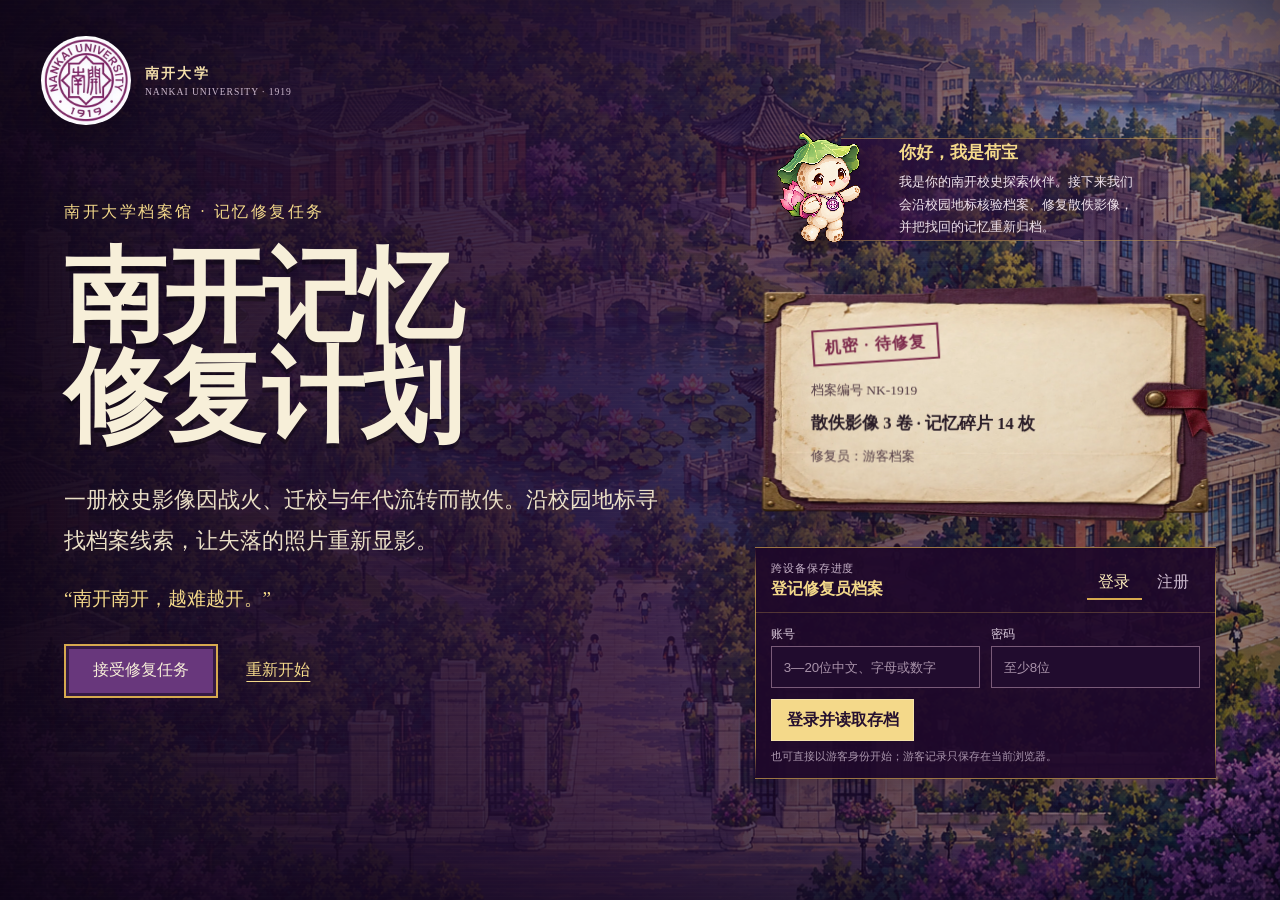
==== commit d7d2869c: "增加聊天界面，音频" ====
--- a/index.html
+++ b/index.html
@@ -5,13 +5,17 @@
   <meta name="viewport" content="width=device-width, initial-scale=1.0">
   <meta name="theme-color" content="#2a0d3d">
   <title>南开记忆修复计划</title>
-  <link rel="stylesheet" href="styles.css?v=25">
+  <link rel="stylesheet" href="styles.css?v=48">
 </head>
 <body>
   <a class="skip-link" href="#game">跳到游戏内容</a>
   <main id="game" class="game-shell" aria-live="polite">
     <section id="intro" class="screen intro-screen">
       <div class="intro-vignette" aria-hidden="true"></div>
+      <div class="intro-emblem">
+        <img src="assets/nankai-official-emblem.webp" alt="南开大学校徽">
+        <span><strong>南开大学</strong><small>NANKAI UNIVERSITY · 1919</small></span>
+      </div>
       <div class="intro-copy">
         <p class="archive-mark">南开大学档案馆 · 记忆修复任务</p>
         <h1>南开记忆<br>修复计划</h1>
@@ -23,10 +27,17 @@
         </div>
       </div>
       <div class="intro-side">
+        <aside class="intro-agent" aria-live="polite" aria-label="荷宝的任务说明">
+          <div class="intro-agent-portrait"><img src="assets/hebao-guide.png" alt="校史智能体荷宝"></div>
+          <div>
+            <strong>你好，我是荷宝</strong>
+            <p id="introAgentSpeech">我是你的南开校史探索伙伴。接下来我们会沿校园地标核验档案、修复散佚影像，并把找回的记忆重新归档。</p>
+            <small id="introAgentSource" class="agent-source" hidden></small>
+          </div>
+        </aside>
         <div class="intro-file" aria-label="任务档案摘要">
-          <span>档案编号 NK-1919</span>
-          <strong>散佚影像：3 · 碎片：14</strong>
-          <span id="restorerRecord">修复员：待登记</span>
+          <span class="intro-file-seal">机密 · 待修复</span>
+          <div class="intro-file-copy"><span>档案编号 NK-1919</span><strong>散佚影像 3 卷 · 记忆碎片 14 枚</strong><span id="restorerRecord">修复员：待登记</span></div>
         </div>
         <section id="accountPanel" class="account-panel" aria-labelledby="accountTitle">
           <div id="accountGuest">
@@ -39,6 +50,11 @@
             </div>
             <form id="accountForm" novalidate>
               <label id="displayNameField" hidden><span>修复员姓名</span><input id="displayName" name="displayName" autocomplete="nickname" maxlength="20" placeholder="在档案中如何称呼你"></label>
+              <fieldset id="genderField" class="gender-field" hidden>
+                <legend>修复员形象</legend>
+                <label><input type="radio" name="gender" value="male" checked><span>男生</span></label>
+                <label><input type="radio" name="gender" value="female"><span>女生</span></label>
+              </fieldset>
               <label><span>账号</span><input id="accountUsername" name="username" autocomplete="username" minlength="3" maxlength="20" required placeholder="3—20位中文、字母或数字"></label>
               <label><span>密码</span><input id="accountPassword" name="password" type="password" autocomplete="current-password" minlength="8" maxlength="72" required placeholder="至少8位"></label>
               <div class="account-submit-row"><button id="accountSubmit" class="account-submit" type="submit">登录并读取存档</button><span id="accountMessage" role="status" aria-live="polite"></span></div>
@@ -50,19 +66,12 @@
             <button id="logoutButton" type="button">退出登录</button>
           </div>
         </section>
-        <aside class="intro-agent" aria-live="polite" aria-label="荷宝的任务说明">
-          <div class="intro-agent-portrait"><img src="assets/hebao-guide.png" alt="校史智能体荷宝"></div>
-          <div>
-            <strong>你好，我是荷宝</strong>
-            <p id="introAgentSpeech">我是你的南开校史探索伙伴。接下来我们会沿校园地标核验档案、修复散佚影像，并把找回的记忆重新归档。</p>
-            <small id="introAgentSource" class="agent-source" hidden></small>
-          </div>
-        </aside>
       </div>
     </section>
 
     <section id="chapterIntro" class="screen chapter-intro" hidden aria-labelledby="chapterIntroTitle">
       <button class="return-cover return-cover-light" type="button">返回封面</button>
+      <button class="music-toggle music-toggle-floating" type="button" aria-pressed="false" aria-label="关闭游戏音乐"><svg viewBox="0 0 24 24" aria-hidden="true"><path d="M9 18V6l10-2v12M9 9l10-2"/><circle cx="6" cy="18" r="3"/><circle cx="16" cy="16" r="3"/></svg><span>关闭音乐</span></button>
       <div class="chapter-intro-backdrop" aria-hidden="true"></div>
       <div class="curtain curtain-left" aria-hidden="true"><i></i></div>
       <div class="curtain curtain-right" aria-hidden="true"><i></i></div>
@@ -97,12 +106,20 @@
           <strong><b id="restoredCount">0</b> / 14</strong>
           <div class="progress-track"><i id="overallProgress"></i></div>
         </div>
+        <div class="header-actions">
+          <button class="music-toggle" type="button" aria-pressed="false" aria-label="关闭游戏音乐"><svg viewBox="0 0 24 24" aria-hidden="true"><path d="M9 18V6l10-2v12M9 9l10-2"/><circle cx="6" cy="18" r="3"/><circle cx="16" cy="16" r="3"/></svg><span>关闭音乐</span></button>
+          <button class="tutorial-trigger" type="button" aria-label="打开新手指引"><svg viewBox="0 0 24 24" aria-hidden="true"><path d="M4 5.5h6.2c1 0 1.8.8 1.8 1.8v11.2c0-1.1-.9-2-2-2H4zM20 5.5h-6.2c-1 0-1.8.8-1.8 1.8v11.2c0-1.1.9-2 2-2h6z"/><path d="M7 9h2.5M7 12h2.5M14.5 9H17M14.5 12H17"/></svg><span>新手指引</span></button>
+          <div id="mapChatSlot" class="chat-header-slot" aria-label="荷宝助手入口"></div>
+        </div>
       </header>
 
       <div class="map-layout">
         <section id="mapViewport" class="campus-map" aria-label="可横向移动的南开记忆路线图，不代表真实地理比例" tabindex="0">
           <div id="mapWorld" class="map-world">
-            <div class="map-caption"><span id="chapterMapTitle">1919—1948</span><small id="chapterMapSubtitle">私立南开、战火南迁与复校</small><em id="chapterRewardProgress">开学典礼照片 · 0/5块</em></div>
+            <aside id="mapCaption" class="map-caption" aria-label="当前章节信息">
+              <div class="map-caption-heading"><div><span id="chapterMapTitle">1919—1948</span><small id="chapterMapSubtitle">私立南开、战火南迁与复校</small></div><button id="mapCaptionToggle" type="button" aria-expanded="true" aria-controls="chapterRewardProgress"><svg viewBox="0 0 20 20" aria-hidden="true"><path d="m5 12 5-5 5 5"/></svg><b>收起</b></button></div>
+              <em id="chapterRewardProgress">开学典礼照片 · 0/5块</em>
+            </aside>
             <aside class="map-restoration" aria-labelledby="mapRepairTitle">
               <div class="map-restoration-heading">
                 <div><small>本章影像修复</small><strong id="mapRepairTitle">南开大学开学典礼照片</strong></div>
@@ -115,10 +132,10 @@
             <div id="stageNodes"></div>
             <div id="studentAvatar" class="student-avatar" aria-label="校史记忆修复员，目前位于校钟">
               <img src="assets/student-restorer.png" alt="身穿南开紫外套、携带档案包的学生修复员">
-              <span id="studentLocation">修复员 · 校钟</span>
+              <span id="studentLocation">游客修复员</span>
             </div>
             <aside id="mapAgent" class="map-agent open" aria-live="polite">
-              <button id="mapAgentHandle" class="map-agent-mascot" type="button" aria-expanded="true" aria-controls="mapAgentBubble" title="拖动荷宝；点击展开或收起提示">
+              <button id="mapAgentHandle" class="map-agent-mascot" type="button" aria-expanded="true" aria-controls="mapAgentBubble" title="点击展开或收起剧情提示">
                 <img src="assets/hebao-guide.png" alt="莲藕身体、荷叶帽和荷花包的校史智能体荷宝">
                 <span>荷宝</span>
               </button>
@@ -127,6 +144,7 @@
                 <strong>荷宝 · 校史引导智能体</strong>
                 <p id="mapAgentSpeech">修复员，我们从校钟开始。点击地标，核验第一组档案。</p>
                 <small id="mapAgentSource" class="agent-source" hidden></small>
+                <button id="followHebao" class="follow-hebao" type="button" hidden>跟上荷宝</button>
               </div>
             </aside>
             <div id="mapHud" class="map-hud">点击已抵达的建筑进入关卡 · 完成修复后前往下一站</div>
@@ -134,9 +152,13 @@
         </section>
 
         <aside id="stagePanel" class="stage-panel parchment" aria-label="关卡档案">
-          <button id="closeStagePanel" class="panel-close" aria-label="关闭关卡档案">×</button>
-          <div class="panel-stamp">ARCHIVE</div>
-          <p id="stageRoute" class="stage-route">记忆路线 · 第一站</p>
+          <div class="stage-panel-toolbar">
+            <p id="stageRoute" class="stage-route">记忆路线 · 第一站</p>
+            <div class="stage-panel-tools">
+              <div class="panel-stamp">ARCHIVE</div>
+              <button id="closeStagePanel" class="panel-close" aria-label="关闭关卡档案"><span class="pixel-icon pixel-icon-close" aria-hidden="true"></span></button>
+            </div>
+          </div>
           <h2 id="stageTitle">校钟</h2>
           <p id="stageSubtitle" class="stage-subtitle"></p>
           <p id="stageRewardTitle" class="stage-reward-title">本章目标 · 开学典礼照片</p>
@@ -145,9 +167,7 @@
             <span id="stageStatus">等待修复</span>
             <span id="stageScore">0 / 3 题</span>
           </div>
-          <p id="stageBrief" class="stage-brief"></p>
           <button id="startStage" class="primary-button">进入档案现场</button>
-          <p class="agent-note"><span>荷宝</span> 会根据你的作答情况主动提供线索。</p>
         </aside>
       </div>
     </section>
@@ -157,6 +177,11 @@
         <div class="quiz-navigation"><button id="backToMap" class="icon-button" aria-label="返回地图">←</button><button class="return-cover return-cover-header" type="button">返回封面</button></div>
         <div><small id="quizStageRoute"></small><h1 id="quizStageTitle"></h1></div>
         <div id="questionCounter" class="question-counter">1 / 3</div>
+        <div class="header-actions">
+          <button class="music-toggle" type="button" aria-pressed="false" aria-label="关闭游戏音乐"><svg viewBox="0 0 24 24" aria-hidden="true"><path d="M9 18V6l10-2v12M9 9l10-2"/><circle cx="6" cy="18" r="3"/><circle cx="16" cy="16" r="3"/></svg><span>关闭音乐</span></button>
+          <button class="tutorial-trigger" type="button" aria-label="打开新手指引"><svg viewBox="0 0 24 24" aria-hidden="true"><path d="M4 5.5h6.2c1 0 1.8.8 1.8 1.8v11.2c0-1.1-.9-2-2-2H4zM20 5.5h-6.2c-1 0-1.8.8-1.8 1.8v11.2c0-1.1.9-2 2-2h6z"/><path d="M7 9h2.5M7 12h2.5M14.5 9H17M14.5 12H17"/></svg><span>新手指引</span></button>
+          <div id="quizChatSlot" class="chat-header-slot" aria-label="荷宝助手入口"></div>
+        </div>
       </header>
       <div class="quiz-layout">
         <article class="question-card parchment">
@@ -168,12 +193,11 @@
           </figure>
           <div id="gameplayArea" class="gameplay-area" aria-live="polite"></div>
           <div id="options" class="options"></div>
+          <div id="feedback" class="feedback" role="status" aria-live="assertive" tabindex="-1" hidden></div>
           <div class="question-actions">
             <button id="previousQuestion" class="previous-button" hidden>查看上一题</button>
-            <button id="clueButton" class="clue-button">查阅档案线索 <b id="clueCost">低提示度</b></button>
             <button id="submitAnswer" class="primary-button" disabled>确认答案</button>
           </div>
-          <div id="feedback" class="feedback" hidden></div>
           <aside id="previousReview" class="previous-review" hidden aria-label="上一题只读复核">
             <div class="previous-review-heading"><div><small id="previousReviewIndex"></small><h3 id="previousReviewQuestion"></h3></div><button id="closePreviousReview" aria-label="关闭上一题复核">返回当前题</button></div>
             <div id="previousReviewVerdict" class="previous-review-verdict"></div>
@@ -182,10 +206,6 @@
             <small class="previous-review-lock">本轮答案已封存，仅供查看，不能修改。</small>
           </aside>
         </article>
-        <aside class="agent-card">
-          <div class="agent-portrait" aria-hidden="true"><img src="assets/hebao-guide.png" alt=""></div>
-          <div><strong>荷宝 · 校史引导智能体</strong><p id="agentSpeech">先观察题干里的时间与地点，它们是最可靠的检索词。</p><small id="agentSource" class="agent-source" hidden></small></div>
-        </aside>
       </div>
     </section>
 
@@ -198,7 +218,6 @@
           <h1 id="storyTitle"></h1>
           <figure id="storyMedia" class="story-media" hidden><img id="storyImage" src="assets/archive-opening.jpg" alt=""><figcaption id="storyImageCaption"></figcaption></figure>
           <p id="storyText"></p>
-          <p id="storySource" class="story-source"></p>
         </div>
       </div>
       <aside class="restored-photo parchment">
@@ -212,9 +231,40 @@
     </section>
   </main>
 
+  <button id="hebaoChatTrigger" class="hebao-chat-trigger" type="button" aria-expanded="false" aria-controls="hebaoChatPanel" hidden>
+    <img src="assets/hebao-guide.png" alt=""><span id="hebaoChatTriggerLabel">问荷宝</span><i aria-label="有新回复"></i>
+  </button>
+  <aside id="hebaoChatPanel" class="hebao-chat-panel" hidden aria-label="荷宝随行对话助手">
+    <header class="hebao-chat-header">
+      <img src="assets/hebao-guide.png" alt="荷宝像素头像">
+      <div><strong>荷宝档案助手</strong><span id="hebaoChatStatus">正在连接 GeniOS 档案会话</span></div>
+      <button id="hebaoChatCollapse" type="button" aria-label="收起对话"><span class="pixel-icon pixel-icon-collapse" aria-hidden="true"></span></button>
+      <button id="hebaoChatClose" type="button" aria-label="关闭对话"><span class="pixel-icon pixel-icon-close" aria-hidden="true"></span></button>
+    </header>
+    <div id="hebaoChatContext" class="hebao-chat-context">校史修复现场</div>
+    <div id="hebaoChatLog" class="hebao-chat-log" aria-live="polite"></div>
+    <div id="hebaoChatQuick" class="hebao-chat-quick" aria-label="快捷提问"></div>
+    <form id="hebaoChatForm" class="hebao-chat-form">
+      <label for="hebaoChatInput">向荷宝查阅档案</label>
+      <textarea id="hebaoChatInput" maxlength="240" rows="2" placeholder="询问校史、建筑、人物或当前档案线索"></textarea>
+      <button id="hebaoChatSend" type="submit">发送</button>
+    </form>
+  </aside>
+
+  <div id="tutorialOverlay" class="tutorial-overlay" hidden role="dialog" aria-modal="true" aria-labelledby="tutorialTitle" aria-describedby="tutorialText">
+    <div class="tutorial-shade tutorial-shade-top"></div><div class="tutorial-shade tutorial-shade-right"></div><div class="tutorial-shade tutorial-shade-bottom"></div><div class="tutorial-shade tutorial-shade-left"></div>
+    <div id="tutorialFocus" class="tutorial-focus" aria-hidden="true"></div>
+    <section id="tutorialCard" class="tutorial-card">
+      <div class="tutorial-card-heading"><span id="tutorialProgress">1 / 4</span><button id="tutorialSkip" type="button">跳过指引</button></div>
+      <h2 id="tutorialTitle">欢迎加入记忆修复计划</h2>
+      <p id="tutorialText"></p>
+      <div class="tutorial-dots" id="tutorialDots" aria-hidden="true"></div>
+      <div class="tutorial-controls"><button id="tutorialPrevious" type="button">上一步</button><button id="tutorialNext" type="button">下一步</button></div>
+    </section>
+  </div>
+
   <aside class="album-notice" aria-live="polite">
     <div id="albumHint" class="album-hint" hidden>
-      <img src="assets/hebao-guide.png" alt="">
       <div><strong>荷宝</strong><p id="albumHintText"></p><button id="albumHintAction" type="button" hidden>打开校史相册</button><div id="albumHintMenu" class="album-hint-menu" hidden><button id="albumHintReview" type="button">回顾关卡</button><button id="albumHintReopen" type="button">再看相册</button><button id="albumHintRestart" type="button">重新游戏</button></div></div>
     </div>
   </aside>
@@ -232,6 +282,7 @@
       <article id="albumBook" class="album-book">
         <section id="albumMemorial" class="album-spread album-memorial">
           <div class="album-leaf">
+            <div class="album-memorial-ribbon" aria-hidden="true"><i></i><span>MEMORIA NANKAI</span><i></i></div>
             <p class="album-file-number">档案编号 NK-1919 · 全卷修复完毕</p>
             <h2 id="albumPageTitle">校史记忆修复完成</h2>
             <p id="albumTypedText" class="album-narrative" tabindex="0" title="文字播放时点击可立即显示全文"></p>
@@ -240,6 +291,7 @@
           <div class="album-spine" aria-hidden="true"></div>
           <div class="album-leaf album-record-leaf">
             <p class="album-file-number">本轮修复记录</p>
+            <div class="album-record-mark" aria-hidden="true"><span>记忆</span><b>归档</b></div>
             <dl id="albumStats" class="album-stats"></dl>
             <div class="album-seal" aria-label="获得称号：南开记忆守护者">南开记忆<br>守护者</div>
             <p class="album-turn-note">向后翻页，查看你重新唤醒的三段校史记忆。</p>
@@ -247,6 +299,7 @@
         </section>
         <section id="albumPhotoPage" class="album-spread album-photo-page" hidden>
           <figure class="album-photo">
+            <span class="album-photo-corner album-photo-corner-tl" aria-hidden="true"></span><span class="album-photo-corner album-photo-corner-tr" aria-hidden="true"></span><span class="album-photo-corner album-photo-corner-bl" aria-hidden="true"></span><span class="album-photo-corner album-photo-corner-br" aria-hidden="true"></span>
             <img id="albumPhoto" src="assets/final-bank/8306a3182b1b3df7c89559dbabf64fd6bbe6d9f5.jpg" alt="1919年9月25日南开大学开学纪念合影">
             <figcaption><strong id="albumPhotoCaption"></strong><span id="albumPhotoSource"></span></figcaption>
           </figure>
@@ -259,10 +312,15 @@
           </div>
         </section>
         <section id="albumEnding" class="album-ending" hidden>
+          <div class="album-ending-illustration" aria-hidden="true"></div>
+          <div class="album-memory-motes" aria-hidden="true"><i></i><i></i><i></i><i></i><i></i><i></i></div>
           <div class="album-ending-cover">
-            <div class="album-seal">南开<br>档案</div>
-            <p class="album-file-number">已珍藏 · 南开校史记忆</p>
+            <div class="album-ending-heading">
+              <div class="album-seal">南开<br>档案</div>
+              <p class="album-file-number">全卷归档 · 南开校史记忆</p>
+            </div>
             <h2>把记忆交给未来</h2>
+            <div class="album-title-thread" aria-hidden="true"><i></i></div>
             <p id="albumEndingText" class="album-narrative" tabindex="0" title="文字播放时点击可立即显示全文"></p>
             <button id="albumEndingReveal" class="album-text-action" type="button">显示全文</button>
             <div id="albumEndingActions" class="album-ending-actions" hidden>
@@ -281,9 +339,14 @@
       </footer>
     </div>
   </div>
-  <script src="auth-client.js?v=1"></script>
-  <script src="hebao-client.js?v=6"></script>
+  <audio id="mapBgm" src="assets/map-bgm.mp3?v=2" preload="metadata" loop></audio>
+  <audio id="stageBgm" src="assets/stage-bgm.mp3" preload="metadata" loop></audio>
+  <audio id="albumSchoolSong" src="assets/nankai-school-song.mp3" preload="metadata" loop></audio>
+  <script src="auth-client.js?v=2"></script>
+  <script src="tutorial.js?v=2"></script>
+  <script src="hebao-client.js?v=11"></script>
+  <script src="hebao-chat.js?v=3"></script>
   <script src="content-data.js?v=4"></script>
-  <script src="game.js?v=28"></script>
+  <script src="game.js?v=51"></script>
 </body>
 </html>
--- a/styles.css
+++ b/styles.css
@@ -1,9 +1,9 @@
 :root {
-  --purple-950: #16091f;
-  --purple-900: #260d38;
-  --purple-800: #3b1454;
-  --purple-700: #5a1c70;
-  --purple-600: #742b85;
+  --purple-950: #24122f;
+  --purple-900: #351a46;
+  --purple-800: #4b2760;
+  --purple-700: #68377c;
+  --purple-600: #824a93;
   --gold: #d6a94f;
   --gold-light: #f4d98a;
   --paper: #eadfc6;
@@ -30,6 +30,9 @@
 .intro-screen::after { content: ""; position: absolute; inset: 0; pointer-events: none; box-shadow: inset 0 0 160px rgba(10, 2, 18, .82); }
 .intro-vignette { position: absolute; inset: 0; opacity: .2; background-image: linear-gradient(rgba(244,217,138,.08) 1px, transparent 1px); background-size: 100% 4px; }
 .intro-copy, .intro-side { position: relative; z-index: 1; }
+.intro-emblem { position:absolute; z-index:3; left:clamp(1.5rem,3.2vw,3.2rem); top:clamp(1.25rem,2.8vw,2.6rem); display:flex; align-items:center; gap:.9rem; color:#f4dfaa; }
+.intro-emblem img { width:clamp(82px,7vw,112px); height:clamp(82px,7vw,112px); object-fit:cover; border-radius:50%; background:#f8f1df; box-shadow:0 12px 30px rgba(10,2,16,.34); mix-blend-mode:screen; }
+.intro-emblem span { display:grid; gap:.18rem; }.intro-emblem strong { font-size:.88rem; letter-spacing:.16em; }.intro-emblem small { color:#cbb7cc; font-size:.6rem; letter-spacing:.1em; }
 .archive-mark { margin: 0 0 1.5rem; color: var(--gold-light); letter-spacing: .16em; }
 .intro-copy h1 { max-width: 8ch; margin: 0; color: var(--paper-light); font-size: clamp(3.6rem, 8vw, 7.4rem); line-height: .98; letter-spacing: -.03em; text-shadow: 0 5px 0 rgba(0,0,0,.3); }
 .intro-lead { max-width: 38rem; margin: 2rem 0 1.5rem; color: #eadfc6; font-size: clamp(1.05rem, 1.7vw, 1.35rem); line-height: 1.9; }
@@ -39,10 +42,15 @@
 .primary-button:hover { transform: translateY(-2px); background: #67217b; box-shadow: 0 12px 28px rgba(31,8,43,.36), inset 0 0 0 3px var(--purple-900); }
 .primary-button:disabled { cursor: not-allowed; opacity: .48; transform: none; }
 .text-button { min-height: 44px; padding: .5rem; border: 0; color: var(--gold-light); background: transparent; cursor: pointer; text-decoration: underline; text-underline-offset: .35em; }
-.intro-side { justify-self:end; width:min(100%,460px); display:grid; gap:.85rem; align-content:center; }
-.intro-file { position:relative; width:calc(100% - 1.5rem); margin-left:auto; padding:1.8rem 2rem; display:grid; gap:1rem; color:var(--ink); background:var(--paper); border:1px solid #b79e70; transform:rotate(1.2deg); box-shadow:var(--shadow); }
-.intro-file::before { content: "机密 · 待修复"; width: max-content; padding: .4rem .7rem; color: #78364f; border: 3px double #78364f; font-weight: 700; transform: rotate(-7deg); }
-.account-panel { color:#f7efd9; background:rgba(30,8,42,.96); border:1px solid rgba(214,169,79,.72); box-shadow:0 18px 42px rgba(14,3,20,.42); }
+.intro-side { justify-self:end; width:min(100%,560px); display:grid; grid-template-columns:minmax(0,1fr); gap:clamp(1.1rem,2.2vh,1.6rem); align-content:center; }
+.intro-file { position:relative; z-index:1; min-height:250px; margin:0; padding:4.6rem 4.7rem 3.2rem 3.5rem; display:grid; align-content:center; color:var(--ink); background:url("assets/intro-archive-dossier.webp") center/100% 100% no-repeat; filter:drop-shadow(0 18px 24px rgba(12,3,17,.36)); transform:rotate(.25deg); }
+.intro-file-seal { position:absolute; left:3.55rem; top:3.15rem; width:max-content; padding:.35rem .64rem; color:#7b284a; border:2px double currentColor; font-weight:800; letter-spacing:.08em; transform:rotate(-4deg); }
+.intro-file-copy { display:grid; gap:.72rem; padding-top:1.4rem; }
+.intro-file-copy > span { color:#503943; font-size:.84rem; }
+.intro-file-copy strong { color:#291c27; font-size:1.04rem; line-height:1.5; }
+.account-panel { position:relative; z-index:2; margin:0; color:#f7efd9; background:rgba(30,8,42,.94); border-block:1px solid rgba(214,169,79,.68); box-shadow:0 18px 42px rgba(14,3,20,.3); }
+.account-panel::before,.account-panel::after { content:""; position:absolute; top:0; bottom:0; width:1px; background:linear-gradient(transparent,rgba(214,169,79,.78) 14% 86%,transparent); }
+.account-panel::before { left:0; }.account-panel::after { right:0; }
 .account-panel small { display:block; margin-bottom:.18rem; color:#cbb7cc; font-size:.68rem; letter-spacing:.08em; }
 .account-heading { display:flex; align-items:end; justify-content:space-between; gap:1rem; padding:.9rem 1rem .75rem; border-bottom:1px solid rgba(214,169,79,.28); }
 .account-heading strong { color:var(--gold-light); font-size:1rem; }
@@ -52,6 +60,7 @@
 .account-panel form { display:grid; grid-template-columns:1fr 1fr; gap:.7rem; padding:.85rem 1rem .55rem; }
 .account-panel label { display:grid; gap:.28rem; color:#dbcbdc; font-size:.72rem; }
 .account-panel label:first-child:not([hidden]) { grid-column:1/-1; }
+.gender-field{grid-column:1/-1;display:flex;align-items:center;gap:.55rem;margin:0;padding:0;border:0}.gender-field[hidden]{display:none}.gender-field legend{width:100%;margin-bottom:.35rem;color:#dbcbdc;font-size:.72rem}.gender-field label{display:flex;align-items:center;justify-content:center;min-height:38px;padding:.45rem .8rem;color:#dbcbdc;background:#210c2e;border:1px solid #795a78;cursor:pointer}.gender-field label:has(input:checked){color:#2a1037;background:#f0d786;border-color:#fff0bd;box-shadow:inset 0 0 0 1px #a47d35}.gender-field input{position:absolute;width:1px;height:1px;opacity:0}.gender-field label:focus-within{outline:2px solid var(--gold-light);outline-offset:2px}
 .account-panel input { width:100%; min-height:42px; padding:.62rem .72rem; color:#fff5da; background:#210c2e; border:1px solid #795a78; border-radius:0; caret-color:var(--gold-light); }
 .account-panel input::placeholder { color:#a993aa; }
 .account-panel input:focus { outline:2px solid var(--gold-light); outline-offset:2px; border-color:transparent; }
@@ -94,9 +103,10 @@
 .chapter-intro-caption { position:absolute; z-index:2; left:50%; bottom:1rem; margin:0; color:rgba(255,236,185,.7); font-size:.72rem; letter-spacing:.14em; transform:translateX(-50%); white-space:nowrap; }
 
 .map-screen { display: grid; grid-template-rows: auto 1fr; background: var(--purple-950); }
-.game-header { position: relative; z-index: 50; min-height: 104px; display: grid; grid-template-columns: minmax(220px,1fr) minmax(250px,310px) auto minmax(170px,auto); align-items: center; gap: clamp(.75rem,1.5vw,1.35rem); padding: 1rem clamp(1.25rem, 3vw, 3.4rem); color: var(--paper-light); background: rgba(29, 8, 42, .97); border-bottom: 2px solid #704c66; box-shadow: 0 12px 30px rgba(0,0,0,.25); overflow:visible; }
+.game-header { position: relative; z-index: 50; min-height: 104px; display: grid; grid-template-columns: minmax(220px,1fr) minmax(240px,300px) auto minmax(160px,auto) auto; align-items: center; gap: clamp(.65rem,1.25vw,1.15rem); padding: 1rem clamp(1.25rem, 3vw,3rem); color: var(--paper-light); background: rgba(29, 8, 42, .97); border-bottom: 2px solid #704c66; box-shadow: 0 12px 30px rgba(0,0,0,.25); overflow:visible; }
 .game-header p { margin: 0 0 .25rem; color: var(--gold-light); font-size: .78rem; letter-spacing: .2em; }
 .game-header h1 { margin: 0; font-size: clamp(1.5rem, 3vw, 2.25rem); }
+.header-actions{display:flex;align-items:center;justify-content:flex-end;gap:.55rem;min-width:0}.tutorial-trigger{min-height:52px;display:flex;align-items:center;gap:.45rem;padding:.45rem .65rem;color:#fff3cf;background:#3a194d;border:1px solid #a47d35;box-shadow:inset 0 0 0 1px rgba(255,232,165,.14);cursor:pointer;font-family:var(--serif);font-weight:700;white-space:nowrap}.tutorial-trigger svg{width:24px;height:24px;fill:none;stroke:currentColor;stroke-width:1.7;stroke-linecap:square;stroke-linejoin:miter}.tutorial-trigger:hover,.tutorial-trigger:focus-visible{color:#2a1037;background:#f0d786;border-color:#fff0bd;outline:2px solid #fff0bd;outline-offset:2px}.tutorial-trigger:active{transform:translateY(1px)}
 .header-progress { min-width: 190px; display: grid; grid-template-columns: 1fr auto; align-items: end; gap: .2rem .8rem; }
 .header-progress span { color: #d9c9dc; font-size: .82rem; }
 .header-progress strong { color: var(--gold-light); font-size: 1.25rem; font-variant-numeric: tabular-nums; }
@@ -167,16 +177,14 @@
 @keyframes nodePulse { 50% { box-shadow: 0 0 0 8px rgba(244,217,138,.26), 0 14px 28px rgba(0,0,0,.36); } }
 .map-world.chapter-entering { animation: chapterReveal .55s cubic-bezier(.16,1,.3,1); }
 @keyframes chapterReveal { from { opacity: .28; filter: sepia(.8) contrast(.8); } to { opacity: 1; filter: none; } }
-.student-avatar { position: absolute; z-index: 7; left: 20%; top: 42%; width: clamp(56px, 5.4vw, 78px); height: auto; transform: translate(-50%,-100%); transition: left 1.8s cubic-bezier(.16,1,.3,1), top 1.8s cubic-bezier(.16,1,.3,1); filter: drop-shadow(0 11px 7px rgba(22,8,24,.42)); will-change: auto; }
+.student-avatar { position: absolute; z-index: 7; left: 20%; top: 42%; width: clamp(82px, 7vw, 108px); height: auto; transform: translate(-50%,-100%); transition: left 1.8s cubic-bezier(.16,1,.3,1), top 1.8s cubic-bezier(.16,1,.3,1); filter: drop-shadow(0 12px 8px rgba(22,8,24,.48)); will-change: auto; }
 .student-avatar.walking { will-change: left, top; }
 .student-avatar img { display: block; width: 100%; height: auto; image-rendering: pixelated; transform-origin: 50% 100%; }
 .student-avatar.walking img { animation: studentStep .32s ease-in-out infinite alternate; }
 .student-avatar span { position: absolute; top: calc(100% - 7px); left: 50%; transform: translateX(-50%); padding: .24rem .48rem; color: #fff3c6; background: rgba(42,13,61,.9); border: 1px solid rgba(244,217,138,.72); font-size: .68rem; white-space: nowrap; box-shadow: 0 6px 12px rgba(25,8,31,.28); }
 @keyframes studentStep { from { transform: translateY(0) rotate(-1.2deg); } to { transform: translateY(-5px) rotate(1.2deg); } }
 .map-agent { position: absolute; z-index: 12; right: 1.35rem; bottom: 3.4rem; width: 124px; color: var(--paper-light); touch-action: none; user-select: none; }
-.map-agent.dragging { cursor: grabbing; }
-.map-agent-mascot { position: relative; width: 124px; min-height: 140px; padding: 0 0 24px; border: 0; color: #fff1bc; background: transparent; cursor: grab; filter: drop-shadow(0 14px 12px rgba(24,7,30,.46)); }
-.map-agent-mascot:active { cursor: grabbing; }
+.map-agent-mascot { position: relative; width: 124px; min-height: 140px; padding: 0 0 24px; border: 0; color: #fff1bc; background: transparent; cursor: pointer; filter: drop-shadow(0 14px 12px rgba(24,7,30,.46)); }
 .map-agent-mascot img { display: block; width: 100%; height: 116px; object-fit: contain; image-rendering: pixelated; transform-origin: 50% 100%; animation: hebaoBreathe 2.8s ease-in-out infinite; }
 .map-agent-mascot span { position: absolute; left: 50%; bottom: 0; transform: translateX(-50%); min-width: 62px; padding: .28rem .6rem; color: #fff1bc; background: rgba(48,14,64,.96); border: 1px solid rgba(214,169,79,.8); font-size: .78rem; font-weight: 800; line-height: 1.1; white-space: nowrap; box-shadow: 0 7px 18px rgba(24,7,30,.3); }
 .map-agent-bubble { position: absolute; right: calc(100% + 16px); bottom: 24px; width: min(340px, calc(100vw - 170px)); padding: 1.1rem 1.2rem; color: var(--paper-light); background: rgba(38,13,56,.97); border: 1px solid rgba(214,169,79,.78); box-shadow: 0 18px 42px rgba(24,7,30,.38); opacity: 0; visibility: hidden; pointer-events: none; transform: translateX(10px) scale(.97); transform-origin: right bottom; transition: opacity .18s ease-out, transform .24s cubic-bezier(.16,1,.3,1), visibility 0s linear .24s; }
@@ -187,11 +195,20 @@
 .map-agent-dismiss { float: right; min-height: 32px; margin: -.35rem -.35rem .2rem .5rem; padding: .2rem .45rem; color: #f0dca7; background: transparent; border: 1px solid rgba(214,169,79,.45); cursor: pointer; font-size: .68rem; }
 .map-agent strong { display: block; color: var(--gold-light); font-size: .9rem; }
 .map-agent p { margin: .42rem 0 0; color: #f1e6f0; font-size: .86rem; line-height: 1.65; }
+.map-agent-bubble p{overflow-wrap:anywhere}
+.map-agent.compact-message .map-agent-bubble p{display:-webkit-box;overflow:hidden;-webkit-box-orient:vertical;-webkit-line-clamp:2}
+.follow-hebao{display:block;width:100%;min-height:38px;margin-top:.75rem;color:#351341;background:#f2d98c;border:2px solid #b8822c;box-shadow:3px 3px 0 #220b31;cursor:pointer;font:inherit;font-size:.75rem;font-weight:900}.follow-hebao:hover{transform:translate(-1px,-1px);box-shadow:4px 4px 0 #220b31}.follow-hebao[hidden]{display:none}
+.hebao-guiding .stage-node,.hebao-guiding .student-avatar,.awaiting-follow .stage-node,.awaiting-follow .student-avatar{pointer-events:none}.awaiting-follow .stage-node{filter:saturate(.72)}.hebao-footprint{--footprint-angle:0deg;position:absolute;z-index:6;width:28px;height:38px;background:url("assets/hebao-footprints-v1.png") center/contain no-repeat;opacity:0;transform:translate(-50%,-50%) rotate(var(--footprint-angle));filter:drop-shadow(0 2px 2px rgba(42,13,61,.46));animation:hebaoFootprint 1.8s steps(4,end) forwards}
+@keyframes hebaoFootprint{0%{opacity:0;scale:.72}18%,68%{opacity:1;scale:1}100%{opacity:0;scale:.9}}
 @keyframes hebaoBreathe { 50% { transform: translateY(-4px) rotate(1deg); } }
-.intro-agent { position:relative; z-index:2; width:100%; display:grid; grid-template-columns:104px 1fr; align-items:center; gap:.85rem; padding:.9rem 1rem .9rem .65rem; color:#f8edcf; background:rgba(39,12,55,.97); border:1px solid rgba(220,180,92,.78); box-shadow:0 18px 40px rgba(18,5,25,.42); }
-.intro-agent-portrait img { display:block; width:104px; height:104px; object-fit:contain; image-rendering:pixelated; filter:drop-shadow(0 12px 9px rgba(15,4,20,.42)); animation:hebaoBreathe 2.8s ease-in-out infinite; }
+.intro-agent { position:relative; z-index:3; width:100%; display:grid; grid-template-columns:118px minmax(0,1fr); align-items:center; gap:1rem; padding:.15rem .4rem; color:#f8edcf; }
+.intro-agent::before { content:""; position:absolute; z-index:-1; left:86px; right:0; top:12%; bottom:12%; background:linear-gradient(90deg,rgba(42,12,57,.82),rgba(42,12,57,.34) 78%,transparent); border-block:1px solid rgba(220,180,92,.46); }
+.intro-agent-portrait { position:relative; display:grid; place-items:center; min-height:126px; }
+.intro-agent-portrait::after { content:""; position:absolute; z-index:-1; left:50%; bottom:10px; width:86px; height:18px; border-radius:50%; background:rgba(13,3,18,.42); filter:blur(7px); transform:translateX(-50%); }
+.intro-agent-portrait img { display:block; width:118px; height:118px; object-fit:contain; image-rendering:pixelated; filter:drop-shadow(0 12px 9px rgba(15,4,20,.42)); animation:hebaoBreathe 2.8s ease-in-out infinite; }
+.intro-agent > div:last-child { padding:1rem 1.2rem 1rem .2rem; }
 .intro-agent strong { display:block; color:var(--gold-light); font-size:1.08rem; }
-.intro-agent p { margin:.4rem 0 0; color:#f0e4ed; font-size:.82rem; line-height:1.58; }
+.intro-agent p { max-width:37ch; margin:.45rem 0 0; color:#f0e4ed; font-size:.82rem; line-height:1.72; }
 .return-cover { position:relative; z-index:30; min-height:36px; padding:.4rem .7rem; color:#f5df9d; background:transparent; border:1px solid rgba(214,169,79,.58); cursor:pointer; font-size:.72rem; letter-spacing:.05em; transition:background .18s ease-out,color .18s ease-out,transform .18s ease-out; }
 .return-cover:hover,.return-cover:focus-visible { color:#2b1038; background:#f4d98a; }
 .return-cover:active { transform:translateY(1px) scale(.98); }
@@ -205,20 +222,25 @@
 .chapter-select-trigger:focus-visible { outline:3px solid var(--gold-light); outline-offset:3px; }
 
 .parchment { color: var(--ink); background-color: var(--paper); background-image: linear-gradient(100deg, rgba(255,255,255,.25), transparent 36%, rgba(88,55,28,.07)); border: 1px solid #a58b61; box-shadow: var(--shadow), inset 0 0 48px rgba(105,78,43,.1); }
-.stage-panel { position: absolute; z-index: 20; right: 1rem; top: 1rem; bottom: 1rem; width: min(390px, calc(100% - 2rem)); overflow: auto; padding: 1.6rem 2rem; border-width: 4px; border-color: var(--purple-800); transform: translateX(calc(100% + 2rem)); opacity: 0; visibility: hidden; transition: transform .32s cubic-bezier(.16,1,.3,1), opacity .22s ease-out, visibility 0s linear .32s; }
+.stage-panel { position:absolute;z-index:20;right:1rem;top:1rem;bottom:auto;width:min(420px,calc(100% - 2rem));max-height:calc(100svh - 136px);overflow-x:hidden;overflow-y:auto;padding:1.45rem 1.55rem 1.55rem;color:#35263d;background-color:#f5ead0;background-image:linear-gradient(rgba(74,42,106,.03) 1px,transparent 1px),radial-gradient(circle at 24% 31%,rgba(105,75,42,.045) 0 1px,transparent 1.5px);background-size:100% 8px,13px 13px;border:2px solid #281735;box-shadow:0 0 0 2px #c9a227,inset 0 0 0 2px #fff8dc,0 18px 46px rgba(19,9,25,.46);transform:translateX(calc(100% + 2rem));opacity:0;visibility:hidden;transition:transform .32s cubic-bezier(.16,1,.3,1),opacity .22s ease-out,visibility 0s linear .32s;}
 .stage-panel.open { transform: translateX(0); opacity: 1; visibility: visible; transition-delay: 0s; }
-.panel-close { position: absolute; z-index: 4; right: 1.1rem; top: 1rem; width: 38px; height: 38px; display: grid; place-items: center; color: var(--purple-800); background: rgba(247,239,217,.72); border: 1px solid var(--purple-700); cursor: pointer; font-size: 1.5rem; line-height: 1; }
-.panel-close:hover { color: var(--paper-light); background: var(--purple-700); }
-.stage-panel::before { content: ""; position: absolute; inset: 12px; pointer-events: none; border: 3px double rgba(71,30,76,.55); }
+.stage-panel-toolbar{display:flex;align-items:center;justify-content:space-between;gap:.75rem;min-height:34px;margin:0 0 .55rem}
+.stage-panel-tools{display:flex;flex:none;align-items:center;gap:.5rem}
+.panel-close { position:relative;z-index:4;flex:none;width:32px;height:32px;display:grid;place-items:center;color:#fff5dc;background:#4a2a6a;border:2px solid #281735;box-shadow:inset 0 0 0 1px #c9a227;cursor:pointer;line-height:1; }
+.panel-close:hover,.panel-close:focus-visible { color:#281735;background:#c9a227; }
+.panel-close:active{transform:translateY(1px)}
+.stage-panel::before { content:"";position:absolute;inset:8px;pointer-events:none;border:1px solid rgba(74,42,106,.42);box-shadow:inset 0 0 0 1px rgba(255,248,220,.8); }
 .stage-panel > * { position: relative; z-index: 1; }
-.panel-stamp { position: absolute; right: 2.5rem; top: 2.1rem; color: rgba(111,45,77,.5); border: 3px double currentColor; padding: .25rem .5rem; transform: rotate(6deg); font-size: .75rem; }
-.stage-route { margin: 0 0 .5rem; color: var(--purple-700); letter-spacing: .1em; }
-.stage-panel h2 { margin: 0 0 .35rem; color: var(--purple-800); font-size: clamp(2rem, 4vw, 3.25rem); }
-.stage-subtitle { min-height: 1.5rem; margin: 0 0 1.4rem; color: var(--muted); }
-.stage-reward-title { margin:.9rem 0 .55rem; color:var(--purple-700); font-size:.78rem; font-weight:700; letter-spacing:.06em; }
+.panel-stamp { flex:none;color:#745a36;border:1px solid #9b7b3d;padding:.22rem .42rem;transform:rotate(3deg);font-family:Georgia,serif;font-size:.62rem;letter-spacing:.08em; }
+.stage-route { min-width:0;margin:0;color:#6c477e;font-family:"Fusion Pixel 12px SC","Zpix",SimSun,serif;font-size:.72rem;letter-spacing:.08em; }
+.stage-panel h2 { margin:0 0 .25rem;color:#3e2157;font-size:clamp(1.8rem,3vw,2.55rem);line-height:1.1; }
+.stage-subtitle { min-height:0;margin:0 0 1rem;color:#66566b;font-size:.86rem;line-height:1.55; }
+.stage-reward-title { margin:.75rem 0 .5rem;padding:.42rem .55rem;color:#3f2950;background:#e7d9b9;border:1px solid #9d8356;font-size:.76rem;font-weight:700;letter-spacing:.04em; }
 .chapter-puzzle { position:relative; overflow:hidden; padding:.5rem; background:#fff4dc; box-shadow:0 12px 24px rgba(55,35,29,.22); }
 .chapter-puzzle .puzzle-base { width:100%; display:block; aspect-ratio:4/3; object-fit:cover; filter:blur(8px) sepia(.42) grayscale(.86) contrast(.86) brightness(.62); transform:scale(1.045); transition:filter .5s ease-out,transform .5s ease-out; }
-.chapter-puzzle.compact { margin-bottom:1rem; transform:rotate(-.6deg); }
+.chapter-puzzle.compact { max-width:340px;margin:0 auto .8rem;padding:.4rem;border:1px solid #8d754e;box-shadow:0 8px 18px rgba(55,35,29,.2);transform:none; }
+.chapter-puzzle.compact .puzzle-base{max-height:205px;aspect-ratio:16/10;}
+.chapter-puzzle.compact .puzzle-fragments{inset:.4rem;}
 .puzzle-fragments { position:absolute; inset:.5rem; }
 .puzzle-fragment { position:absolute; inset:0; overflow:hidden; clip-path:var(--fragment-shape); transition:filter .4s ease-out,opacity .4s ease-out; }
 .puzzle-fragment.locked { color:#ead8b6; background:linear-gradient(145deg,rgba(48,32,42,.56),rgba(23,16,26,.76)); filter:drop-shadow(0 0 1px rgba(245,221,165,.9)); }
@@ -229,22 +251,24 @@
 .chapter-puzzle.complete { box-shadow:0 18px 38px rgba(73,42,30,.28); }
 .chapter-puzzle.complete .puzzle-base { filter:sepia(.18) grayscale(.68) contrast(1.1); transform:none; }
 @keyframes fragmentDevelop { 0% { opacity:.12; filter:blur(12px) sepia(1) brightness(.45); } 55% { opacity:1; filter:blur(2px) sepia(.55) brightness(1.25); } 100% { opacity:1; filter:sepia(.18) grayscale(.68) contrast(1.1) drop-shadow(0 0 1px rgba(255,244,210,.95)); } }
-.stage-meta { display: flex; justify-content: space-between; gap:.8rem; margin: 1.25rem 0 .7rem; color: var(--purple-700); font-size:.88rem; font-weight: 700; }
+.stage-meta { display:flex;justify-content:space-between;gap:.8rem;margin:.85rem 0 0;padding:.58rem .65rem;color:#4a2a6a;background:#efe2c4;border-top:1px solid #aa9161;border-bottom:1px solid #aa9161;font-size:.78rem;font-weight:700; }
 .stage-meta span:first-child { min-width:0; }
 .stage-meta span:last-child { flex:none; }
-.stage-brief { min-height: 4.8em; color: #4d4147; line-height: 1.75; }
-.stage-panel .primary-button { width: 100%; margin-top: 1rem; }
+.stage-panel .primary-button { width:100%;min-height:48px;margin-top:1rem;color:#fff6dc;background:#4a2a6a;border-color:#c9a227;box-shadow:inset 0 0 0 2px #281735,0 7px 18px rgba(39,21,47,.24); }
+.stage-panel .primary-button:hover{background:#583579}.stage-panel .primary-button:active{transform:translateY(1px)}
+.stage-panel .retry-button{color:#2b1835;background:#d9b953;border-color:#4a2a6a;box-shadow:inset 0 0 0 2px #fff0ad,0 7px 18px rgba(39,21,47,.2)}
+.stage-panel .retry-button:hover{background:#e5c967}
 .agent-note { color: var(--muted); font-size: .82rem; line-height: 1.6; }.agent-note span { color: var(--purple-700); font-weight: 700; }
 
 .quiz-screen { min-height: 100svh; color: var(--ink); background: linear-gradient(rgba(29,9,40,.82), rgba(29,9,40,.9)), url("assets/campus-map.png") center/cover fixed; }
-.quiz-topbar { min-height: 88px; display: grid; grid-template-columns: auto 1fr auto; align-items: center; gap: 1rem; padding: 1rem clamp(1rem, 3vw, 3rem); color: var(--paper-light); background: rgba(29,8,42,.96); border-bottom: 2px solid rgba(214,169,79,.55); }
+.quiz-topbar { min-height:88px;display:grid;grid-template-columns:auto 1fr auto auto;align-items:center;gap:1rem;padding:1rem clamp(1rem,3vw,3rem);color:var(--paper-light);background:rgba(29,8,42,.96);border-bottom:2px solid rgba(214,169,79,.55); }
 .quiz-topbar small { color: var(--gold-light); }.quiz-topbar h1 { margin: .2rem 0 0; font-size: 1.6rem; }
 .icon-button { width: 46px; height: 46px; color: var(--paper-light); background: var(--purple-800); border: 1px solid var(--gold); cursor: pointer; }
 .question-counter { color: var(--gold-light); font-size: 1.25rem; font-variant-numeric: tabular-nums; }
-.quiz-layout { width:min(100%,1280px); margin:auto; display:grid; grid-template-columns:minmax(0,1fr); gap:1.2rem; align-items:start; padding:clamp(1rem,3vw,3rem); }
-.question-card { position:relative; grid-column:1; grid-row:2; padding:clamp(1.4rem,3vw,3rem); }
+.quiz-layout { width:min(100%,1120px); margin:auto; display:grid; grid-template-columns:minmax(0,1fr); gap:1rem; align-items:start; padding:clamp(.85rem,2vw,1.6rem); }
+.question-card { position:relative; grid-column:1; grid-row:2; padding:clamp(1.15rem,2.2vw,2rem); }
 .question-heading { display: flex; justify-content: space-between; color: var(--purple-700); font-size: .82rem; letter-spacing: .08em; }
-.question-card h2 { margin: 1.4rem 0 1.8rem; font-size: clamp(1.5rem, 2.5vw, 2.15rem); line-height: 1.55; }
+.question-card h2 { max-width:54ch;margin:.8rem 0 1.15rem;font-size:clamp(1.2rem,1.7vw,1.65rem);line-height:1.55;text-wrap:pretty;word-break:normal;overflow-wrap:break-word; }
 .question-media { position:relative; margin:0 0 1.2rem; overflow:hidden; color:#f5e8c6; background:#241329; border:2px solid #9f7a3c; box-shadow:0 18px 38px rgba(38,13,50,.22); }
 .question-media::after { content:"档案影像"; position:absolute; left:.8rem; top:.8rem; padding:.3rem .55rem; color:#fff2c9; background:rgba(37,14,46,.9); border:1px solid rgba(222,183,96,.78); font-size:.68rem; letter-spacing:.14em; }
 .question-media img { display:block; width:100%; max-height:min(48svh,520px); object-fit:contain; background:#1f1420; }
@@ -254,18 +278,21 @@
 .arena-instruction { position:absolute; z-index:8; left:50%; bottom:.65rem; transform:translateX(-50%); width:max-content; max-width:calc(100% - 2rem); margin:0; padding:.55rem .9rem; color:#f7e9c5; text-align:center; background:rgba(30,12,37,.9); border:1px solid rgba(213,169,79,.7); font-size:.78rem; letter-spacing:.04em; }
 
 /* 单选：档案大厅 */
-.choice-arena { min-height:clamp(420px,48vw,610px); background-image:linear-gradient(rgba(25,10,31,.12),rgba(25,10,31,.34)),url("assets/quiz-choice-hall.png"); }
-.arena-vignette { position:absolute; inset:0; z-index:-1; box-shadow:inset 0 -90px 100px rgba(22,8,28,.54); pointer-events:none; }
-.choice-lecterns { position:absolute; inset:30% 3% 25%; display:grid; grid-template-columns:repeat(4,1fr); align-items:end; gap:1.2%; }
-.archive-lectern { position:relative; min-height:150px; padding:1rem .65rem .8rem; color:#2d2025; background:linear-gradient(160deg,rgba(251,239,206,.97),rgba(218,193,148,.96)); border:5px solid #4b2e24; box-shadow:0 14px 25px rgba(10,4,12,.48),inset 0 0 0 2px #c99b4e; cursor:pointer; clip-path:polygon(7% 0,93% 0,100% 10%,96% 100%,4% 100%,0 10%); transition:transform .24s ease,filter .24s ease,box-shadow .24s ease; }
+.choice-arena { min-height:clamp(350px,38vw,470px); background-image:linear-gradient(rgba(25,10,31,.12),rgba(25,10,31,.34)),url("assets/quiz-choice-hall.png"); }
+.arena-vignette { position:absolute; inset:0; z-index:-1; box-shadow:inset 0 -70px 82px rgba(22,8,28,.54); pointer-events:none; }
+.choice-lecterns { position:absolute; inset:27% 3% 26%; display:grid; grid-template-columns:repeat(4,1fr); align-items:end; gap:1.2%; }
+.archive-lectern { position:relative;min-width:0;min-height:132px;display:flex;flex-direction:column;align-items:center;justify-content:center;padding:.75rem .65rem .7rem;color:#2d2025;text-align:center;background:linear-gradient(160deg,rgba(251,239,206,.98),rgba(224,201,158,.98));border:4px solid #4b2e24;box-shadow:0 12px 22px rgba(10,4,12,.46),inset 0 0 0 2px #c99b4e;cursor:pointer;clip-path:polygon(7% 0,93% 0,100% 10%,96% 100%,4% 100%,0 10%);transition:transform .24s ease,filter .24s ease,box-shadow .24s ease; }
 .archive-lectern::after { content:""; position:absolute; inset:auto 13% -45px; height:48px; z-index:-1; background:#321d1a; border:4px solid #8c653b; transform:perspective(70px) rotateX(18deg); }
 .archive-lectern:hover,.archive-lectern:focus-visible { transform:translateY(-10px); filter:brightness(1.1); }
 .archive-lectern.selected { transform:translateY(-18px) scale(1.035); box-shadow:0 0 0 5px rgba(241,195,91,.68),0 28px 38px rgba(10,4,12,.58); }
 .archive-lectern.correct { box-shadow:0 0 0 6px #4e8461,0 28px 38px rgba(10,4,12,.58); }
 .archive-lectern.wrong { box-shadow:0 0 0 6px #9b5148,0 28px 38px rgba(10,4,12,.58); }
-.archive-lectern.eliminated { opacity:.4; filter:grayscale(1); }
+.archive-lectern.eliminated { opacity:.82;color:#4d4243;background:rgba(225,216,202,.96);border-style:dashed;filter:saturate(.45);cursor:not-allowed; }
+.archive-lectern > span:last-of-type{max-width:18ch;min-height:3em;display:grid;place-items:center;margin:auto;font-size:clamp(.76rem,1.15vw,.96rem);line-height:1.5;text-wrap:pretty;word-break:normal;overflow-wrap:anywhere}
+.eliminated-label{margin:.35rem 0 0;padding:.16rem .35rem;color:#5f3d62;background:#eee3ea;border:1px solid #7e5c82;font-size:.58rem;line-height:1.2}
 .lectern-key { display:grid; place-items:center; width:32px; height:32px; margin:0 auto .7rem; color:#f9e9c2; background:#35143f; border-radius:50%; font-weight:800; }
-.arena-player { position:absolute; z-index:6; left:12%; bottom:8%; width:clamp(58px,7vw,92px); filter:drop-shadow(0 10px 8px rgba(10,3,12,.7)); image-rendering:pixelated; transition:left .45s cubic-bezier(.2,.8,.2,1); }
+.arena-player { position:absolute; z-index:6; left:3%; bottom:8%; width:clamp(58px,7vw,92px); filter:drop-shadow(0 10px 8px rgba(10,3,12,.7)); image-rendering:pixelated; transition:left .45s cubic-bezier(.2,.8,.2,1); }
+.choice-arena[data-position="start"] .arena-player{left:3%}
 .choice-arena[data-position="0"] .arena-player{left:10%}.choice-arena[data-position="1"] .arena-player{left:35%}.choice-arena[data-position="2"] .arena-player{left:59%}.choice-arena[data-position="3"] .arena-player{left:84%}
 
 /* 判断题：阅读陈述后直接选择正确或错误 */
@@ -296,12 +323,14 @@
 .review-option:not(.correct) { opacity:.58; }
 .option.eliminated { opacity: .46; text-decoration: line-through; cursor: not-allowed; filter: grayscale(.7); }
 .option-key { width: 30px; height: 30px; display: grid; place-items: center; color: var(--paper-light); background: var(--purple-800); }
-.question-actions { display: flex; justify-content: flex-end; gap: 1rem; margin-top: 1.5rem; }
+.question-actions { display:flex;justify-content:flex-end;gap:.75rem;margin-top:1rem; }
 .previous-button { min-height:48px; margin-right:auto; padding:.65rem 1rem; color:var(--paper-light); background:var(--purple-800); border:1px solid var(--gold); cursor:pointer; }
-.clue-button { min-height: 48px; padding: .65rem 1rem; color: var(--purple-800); background: transparent; border: 1px solid var(--purple-700); cursor: pointer; }.clue-button b { display: block; font-size: .68rem; color: var(--muted); }
-.feedback { position:relative; margin-top:1rem; padding:1rem 1.2rem 1rem 7.8rem; min-height:92px; color:#493c42; background:rgba(255,248,226,.9); border:2px solid #b49c75; line-height:1.65; }
-.feedback strong { position:absolute; left:1rem; top:1rem; width:5.8rem; height:3.6rem; display:grid; place-items:center; color:#fff6df; background:var(--purple-800); border:3px double currentColor; font-family:var(--serif); font-size:1.05rem; transform:rotate(-2deg); }
-.feedback > span{display:block;font-weight:800;font-size:1.05rem}.feedback p{margin:.35rem 0 0}.feedback-correct{color:#254a35;border-color:#4f8060;background:#e4eddf}.feedback-correct strong{background:#356347}.feedback-wrong{color:#612f2b;border-color:#9a4e45;background:#f0ddd5}.feedback-wrong strong{background:#7a3933}
+.feedback { position:relative;margin-top:1rem;padding:1rem 1.15rem 1rem 5.6rem;min-height:88px;color:#493c42;background:#fff8e2;border:2px solid #b49c75;box-shadow:0 10px 24px rgba(43,25,35,.14),inset 0 0 0 2px rgba(255,255,255,.5);line-height:1.55;scroll-margin:96px; }
+.feedback::before{content:"";position:absolute;left:1.15rem;top:1.1rem;width:2.8rem;height:2.8rem;border:2px solid currentColor;box-shadow:inset 0 0 0 3px rgba(255,255,255,.42);transform:rotate(-2deg)}
+.feedback::after{content:"";position:absolute;left:1.15rem;top:1.05rem;width:2.8rem;height:2.8rem}
+.feedback strong { display:block;color:inherit;font-family:var(--serif);font-size:1.15rem;line-height:1.25; }
+.feedback > span{display:block;margin-top:.18rem;font-weight:800;font-size:.88rem}.feedback p{margin:.42rem 0 0;font-size:.9rem}.feedback-correct{color:#214a31;border-color:#3f7651;background:#e3efdf}.feedback-correct::before{background:#356347}.feedback-correct::after{left:2rem;top:1.55rem;width:.65rem;height:1.25rem;border-right:4px solid #fff;border-bottom:4px solid #fff;transform:rotate(45deg)}.feedback-wrong{color:#652b28;border-color:#98443e;background:#f4ddd5}.feedback-wrong::before{background:#7a3933}.feedback-wrong::after{background:linear-gradient(45deg,transparent 44%,#fff 44% 56%,transparent 56%),linear-gradient(-45deg,transparent 44%,#fff 44% 56%,transparent 56%);transform:scale(.52)}
+.feedback:focus-visible{outline:3px solid #c9a227;outline-offset:3px}
 .previous-review { position:absolute; z-index:30; inset:1rem; overflow:auto; padding:clamp(1.2rem,3vw,2.3rem); color:#33242c; background:#ead9b8 url("assets/archive-opening.jpg") center/cover no-repeat; border:6px solid var(--purple-800); box-shadow:0 24px 70px rgba(20,6,27,.66); isolation:isolate; }
 .previous-review::before{content:"";position:absolute;inset:0;z-index:-1;background:rgba(239,220,183,.95)}
 .previous-review-heading{display:flex;justify-content:space-between;align-items:start;gap:1rem;padding-bottom:1rem;border-bottom:1px solid #967444}.previous-review-heading small{color:var(--purple-700);letter-spacing:.12em}.previous-review-heading h3{max-width:32ch;margin:.45rem 0 0;font-family:var(--serif);font-size:clamp(1.25rem,2vw,1.8rem);line-height:1.45}.previous-review-heading button{min-height:44px;padding:.6rem .9rem;color:var(--paper-light);background:var(--purple-800);border:1px solid var(--gold);cursor:pointer;white-space:nowrap}
@@ -312,20 +341,30 @@
 .agent-card p { margin: .35rem 0 0; color: #e1d0de; line-height: 1.55; }
 .agent-card .agent-source { color: var(--gold-light); }
 
-.story-screen { display: grid; grid-template-columns: minmax(0,1.2fr) minmax(360px,.6fr); background: #231028; }
-.woodcut-scene { position: relative; min-height: 100svh; display: flex; align-items: end; overflow: hidden; padding: clamp(2rem, 6vw, 6rem); background: #8d382d; isolation: isolate; }
-.woodcut-scene::before { content: ""; position: absolute; inset: 0; z-index: -2; opacity: .82; background-image: linear-gradient(150deg, transparent 0 55%, #241124 55% 58%, transparent 58%), linear-gradient(20deg, transparent 0 62%, #e2b260 62% 64%, transparent 64%); background-size: 120px 82px, 160px 110px; }
-.woodcut-rays { position: absolute; z-index: -1; width: 90vw; height: 90vw; left: -25vw; top: -35vw; opacity: .42; background: repeating-conic-gradient(from 8deg, #e1af58 0 7deg, transparent 7deg 15deg); border-radius: 50%; }
-.story-copy { max-width: 720px; text-shadow: 0 3px 12px rgba(40,10,18,.3); }
-.story-copy > p:first-child { margin: 0; color: #ffe6a9; font-size: 1.25rem; letter-spacing: .14em; }
-.story-copy h1 { max-width: 9ch; margin: .8rem 0 1.5rem; color: #fff2c7; font-size: clamp(3rem, 6vw, 6rem); line-height: 1.05; }
-.story-copy > p:not(:first-child) { color: #fff0d1; font-size: clamp(1rem, 1.6vw, 1.25rem); line-height: 1.9; }
-.story-media { max-width:680px; margin:0 0 1.25rem; overflow:hidden; background:#241329; border:2px solid rgba(255,225,153,.72); box-shadow:0 20px 50px rgba(30,7,19,.36); }
-.story-media img { display:block; width:100%; max-height:38svh; object-fit:contain; }
-.story-media figcaption { padding:.55rem .75rem; color:#ffe5ad; background:rgba(39,12,39,.92); font-size:.76rem; line-height:1.5; }
-.story-source { opacity: .72; font-size: .82rem !important; }
-.restored-photo { min-height: 100svh; display: flex; flex-direction: column; justify-content: center; padding: clamp(2rem, 4vw, 4rem); }
-.restored-photo > p:first-child { color: var(--purple-700); letter-spacing: .15em; font-weight: 700; }.restored-photo h2 { margin-bottom:.35rem; color: var(--purple-800); font-size: 2rem; }.restored-photo > p:not(:first-child) { color: var(--muted); line-height: 1.75; }
+/* 荷宝随行对话：精致 PC-98 档案终端，2px 像素结构与低饱和紫金配色。 */
+.hebao-chat-trigger{position:fixed;z-index:231;top:22vh;right:0;width:78px;min-height:108px;display:flex;flex-direction:column;align-items:center;justify-content:center;gap:.42rem;padding:.5rem .35rem;color:#fff7df;background:#4a2a6a;border:2px solid #281735;border-right:0;box-shadow:inset 0 0 0 2px #c9a227,0 10px 28px rgba(22,12,29,.42);cursor:pointer;transition:opacity .14s ease-out,transform .2s ease-out}.hebao-chat-trigger img{width:54px;height:54px;object-fit:contain;image-rendering:pixelated;background:#f5ead0;border:2px solid #281735;box-shadow:inset 0 0 0 1px #d9bc67}.hebao-chat-trigger span{max-width:68px;font-family:"Fusion Pixel 12px SC","Zpix",SimSun,serif;font-size:.75rem;font-weight:700;line-height:1.3;text-align:center;white-space:normal}.hebao-chat-trigger i{position:absolute;top:-7px;left:-7px;width:18px;height:18px;display:none;background:#b75078;border:2px solid #fff0bd;box-shadow:0 0 0 2px #281735;transform:rotate(45deg)}.hebao-chat-trigger.has-unread i{display:block}.hebao-chat-trigger.has-hint{box-shadow:inset 0 0 0 2px #f1d77b,0 10px 28px rgba(22,12,29,.42)}.hebao-chat-trigger.offline{color:#ddd2c2;background:#554d57;border-color:#332d35;filter:saturate(.35)}.hebao-chat-trigger.message-arrived{animation:hebaoMessagePop .5s cubic-bezier(.16,1,.3,1)}.hebao-chat-trigger:hover,.hebao-chat-trigger:focus-visible{transform:translateX(-4px);background:#583579}.hebao-chat-trigger:active{transform:translate(-3px,1px)}.hebao-chat-open .hebao-chat-trigger{opacity:0;pointer-events:none;transform:translateX(100%)}
+.chat-header-slot{display:grid;place-items:center;min-width:126px}.hebao-chat-trigger.in-header{position:relative;inset:auto;width:126px;min-height:52px;flex-direction:row;gap:.45rem;padding:.3rem .55rem;border:2px solid #281735;box-shadow:inset 0 0 0 2px #c9a227,0 7px 18px rgba(12,4,18,.28)}.hebao-chat-trigger.in-header img{width:38px;height:38px;flex:none}.hebao-chat-trigger.in-header span{max-width:none;white-space:nowrap}.hebao-chat-trigger.in-header:hover,.hebao-chat-trigger.in-header:focus-visible{transform:translateY(-1px)}.hebao-chat-trigger.in-header:active{transform:translateY(1px)}.hebao-chat-open .hebao-chat-trigger.in-header{transform:none}
+@keyframes hebaoMessagePop{45%{transform:translateY(-5px) scale(1.05)}}
+.hebao-chat-panel{--chat-purple:#4a2a6a;--chat-purple-deep:#281735;--chat-purple-soft:#ded2e8;--chat-paper:#f5ead0;--chat-paper-light:#fff8e8;--chat-gold:#c9a227;position:fixed;z-index:230;top:5.4rem;right:1rem;width:min(390px,calc(100vw - 2rem));height:min(72svh,690px);grid-template-rows:auto auto minmax(0,1fr) auto auto;color:#35263d;font-family:"Fusion Pixel 12px SC","Zpix",SimSun,"Noto Serif SC",serif;background-color:var(--chat-paper);background-image:linear-gradient(rgba(74,42,106,.035) 1px,transparent 1px),linear-gradient(90deg,rgba(74,42,106,.035) 1px,transparent 1px),radial-gradient(circle at 20% 30%,rgba(112,82,48,.04) 0 1px,transparent 1.5px);background-size:8px 8px,8px 8px,13px 13px;border:2px solid var(--chat-purple-deep);border-radius:2px;box-shadow:0 0 0 2px var(--chat-gold),inset 0 0 0 2px #fff8dc,0 18px 48px rgba(18,9,25,.5);overflow:hidden}.hebao-chat-panel:not([hidden]){display:grid;animation:pixelPanelIn .24s steps(4,end);transform-origin:top right}@keyframes pixelPanelIn{from{clip-path:inset(0 0 100% 100%)}to{clip-path:inset(0)}}
+.hebao-chat-header{min-height:70px;display:grid;grid-template-columns:50px minmax(0,1fr) 30px 30px;align-items:center;gap:.55rem;padding:.55rem .6rem;color:#fff7df;background:var(--chat-purple);border-bottom:2px solid var(--chat-purple-deep);box-shadow:inset 0 -2px 0 var(--chat-gold),inset 0 2px 0 #73538c}.hebao-chat-header img{width:48px;height:48px;object-fit:contain;image-rendering:pixelated;background:var(--chat-paper);border:2px solid var(--chat-purple-deep);box-shadow:inset 0 0 0 1px #e5c761}.hebao-chat-header strong,.hebao-chat-header span{display:block}.hebao-chat-header strong{font-size:1rem;letter-spacing:.04em}.hebao-chat-header span{margin-top:.2rem;color:#f1e5cf;font-family:SimSun,serif;font-size:.68rem}.hebao-chat-header button{width:28px;height:28px;display:grid;place-items:center;padding:0;color:#fff5dc;background:#5b3a79;border:2px solid var(--chat-purple-deep);box-shadow:inset 0 0 0 1px #a98a58;cursor:pointer}.hebao-chat-header button:hover,.hebao-chat-header button:focus-visible{color:#2d193c;background:#d8bd67}.hebao-chat-header button:active{transform:translateY(1px);box-shadow:inset 0 1px 0 #8a6d22}.pixel-icon{position:relative;width:16px;height:16px;display:block}.pixel-icon-collapse::before{content:"";position:absolute;left:3px;right:3px;top:7px;height:2px;background:currentColor}.pixel-icon-close::before,.pixel-icon-close::after{content:"";position:absolute;left:7px;top:2px;width:2px;height:12px;background:currentColor}.pixel-icon-close::before{transform:rotate(45deg)}.pixel-icon-close::after{transform:rotate(-45deg)}.hebao-chat-context{padding:.42rem .75rem;color:#fff6dc;background:#62447b;border-bottom:2px solid var(--chat-purple-deep);box-shadow:inset 0 -1px 0 var(--chat-gold);font-size:.74rem;white-space:nowrap;overflow:hidden;text-overflow:ellipsis}
+.hebao-chat-log{min-height:0;overflow:auto;padding:.9rem .75rem 1.1rem;scrollbar-color:#725687 #eadcbf;scrollbar-width:thin}.hebao-chat-log::-webkit-scrollbar{width:10px}.hebao-chat-log::-webkit-scrollbar-track{background:#eadcbf;border-left:1px solid #9b8563}.hebao-chat-log::-webkit-scrollbar-thumb{background:#725687;border:2px solid #eadcbf}.hebao-chat-empty{max-width:27ch;margin:2rem auto;color:#66536d;text-align:center;font-size:.86rem;line-height:1.7}.hebao-message{display:flex;align-items:flex-start;gap:.5rem;margin:.78rem 0}.hebao-message>img{flex:0 0 auto;width:32px;height:32px;object-fit:contain;image-rendering:pixelated;background:#f8edda;border:1px solid #6b4b78}.hebao-message-body{max-width:84%;padding:.65rem .72rem;border:1px solid #5d4864;border-radius:2px;box-shadow:inset 0 0 0 1px rgba(255,255,255,.55),0 2px 0 rgba(61,42,63,.18)}.hebao-message-body p{margin:0;color:inherit;font-family:"Fusion Pixel 12px SC","Zpix",SimSun,serif;font-size:14px;line-height:1.6;white-space:pre-wrap;overflow-wrap:anywhere}.hebao-message.assistant .hebao-message-body{color:#33223d;background:var(--chat-paper-light)}.hebao-message.user{justify-content:flex-end}.hebao-message.user .hebao-message-body{color:#30203b;background:var(--chat-purple-soft);border-color:#765b83;box-shadow:inset 0 0 0 1px #eee7f2,0 2px 0 rgba(61,42,63,.18)}.hebao-message.system{display:none!important}.hebao-message.loading .hebao-message-body{color:#4b3a51;background:#eadbbd;border-color:#806d58}.hebao-message.loading p::after{content:"";display:inline-block;width:28px;height:8px;margin-left:.35rem;background:radial-gradient(circle at 4px 4px,#8c5878 0 3px,transparent 3.5px),radial-gradient(circle at 14px 4px,#8c5878 0 3px,transparent 3.5px),radial-gradient(circle at 24px 4px,#8c5878 0 3px,transparent 3.5px);animation:lotusBud 1.1s steps(3,end) infinite}@keyframes lotusBud{50%{filter:brightness(1.25)}}.hebao-message.error .hebao-message-body{color:#642929;background:#f2d8c3;border-color:#8c443e}.hebao-message.error button{margin-top:.55rem;padding:.38rem .6rem;color:#fff7df;background:#6d3659;border:2px solid #382033;cursor:pointer}.hebao-message.error button:active{transform:translateY(1px)}
+.hebao-sources{margin-top:.6rem;padding:.5rem;color:#4b3829;background:#e5cf9f;border:1px solid #8a6c36;box-shadow:inset 0 0 0 1px #f7e9c7}.hebao-sources::before{content:"档案来源";display:block;margin-bottom:.28rem;color:#522e59;font-size:.68rem;font-weight:800}.hebao-sources span{display:block;font-size:.7rem;line-height:1.5}.hebao-chat-quick{display:flex;gap:.4rem;overflow-x:auto;padding:.58rem .7rem;background:rgba(245,234,208,.86);border-top:2px solid #8f7a5c;scrollbar-color:#81658c #efe3c7;scrollbar-width:thin}.hebao-chat-quick button{flex:0 0 auto;min-height:32px;padding:.36rem .58rem;color:#39254a;background:#f5ead0;border:1px solid #4a2a6a;border-radius:2px;box-shadow:inset 0 0 0 1px #fff9e9;cursor:pointer;font-family:"Fusion Pixel 12px SC","Zpix",SimSun,serif;font-size:12px}.hebao-chat-quick button:hover,.hebao-chat-quick button:focus-visible{background:#e7d9ed;border-color:#9d7b17;box-shadow:inset 0 0 0 1px #f7efd9}.hebao-chat-quick button:active{transform:translateY(1px);box-shadow:inset 0 1px 0 #bcae96}.hebao-chat-quick button:disabled{opacity:.52;cursor:not-allowed;transform:none}.hebao-chat-form{display:grid;grid-template-columns:minmax(0,1fr) auto;gap:.5rem;padding:.65rem;background:#e2d2ad;border-top:2px solid var(--chat-purple-deep);box-shadow:inset 0 2px 0 #f7eacb}.hebao-chat-form label{position:absolute;width:1px;height:1px;overflow:hidden;clip-path:inset(50%)}.hebao-chat-form textarea{min-width:0;resize:none;padding:.58rem .65rem;color:#30233a;background:#fff8e8;border:2px solid #5f4968;border-radius:2px;box-shadow:inset 2px 2px 0 #cbbd9f,inset -1px -1px 0 #fffdf5;caret-color:#4a2a6a;font-family:"Fusion Pixel 12px SC","Zpix",SimSun,serif;font-size:14px;line-height:1.5}.hebao-chat-form textarea::placeholder{color:#77624f;opacity:1}.hebao-chat-form textarea:focus{outline:2px solid #c9a227;outline-offset:1px}.hebao-chat-form button{min-width:62px;color:#281735;background:#c9a227;border:2px solid #281735;border-radius:2px;box-shadow:inset 0 0 0 1px #f1d875,0 2px 0 #725815;cursor:pointer;font-family:"Fusion Pixel 12px SC","Zpix",SimSun,serif;font-weight:800}.hebao-chat-form button:hover,.hebao-chat-form button:focus-visible{background:#dbc04e}.hebao-chat-form button:active{transform:translateY(1px);box-shadow:inset 0 1px 0 #8a6b19}.hebao-chat-form button:disabled{cursor:not-allowed;opacity:.5;transform:none}
+
+/* 新手指引使用四片遮罩形成镂空高亮，保留被介绍控件的真实外观。 */
+.tutorial-overlay{position:fixed;inset:0;z-index:500;font-family:var(--serif);color:#35233f}.tutorial-overlay[hidden]{display:none}.tutorial-shade{position:fixed;background:rgba(34,31,37,.78);pointer-events:auto}.tutorial-focus{position:fixed;z-index:1;border:3px solid #f0cf68;box-shadow:0 0 0 2px #3a174d,0 0 24px rgba(244,211,111,.52);pointer-events:none}.tutorial-card{position:fixed;z-index:2;width:min(390px,calc(100vw - 24px));padding:1.1rem 1.15rem 1rem;background:#f5ead0;border:2px solid #351943;box-shadow:inset 0 0 0 2px #d2ad4f,0 18px 46px rgba(17,7,22,.48)}.tutorial-card::before{content:"";position:absolute;inset:5px;pointer-events:none;border:1px solid rgba(89,49,96,.25)}.tutorial-card-heading{position:relative;display:flex;align-items:center;justify-content:space-between;gap:1rem}.tutorial-card-heading>span{color:#6b4778;font-size:.72rem;font-weight:800;letter-spacing:.12em}.tutorial-card-heading button{padding:.28rem .35rem;color:#684f6c;background:transparent;border:0;border-bottom:1px solid #a68b70;cursor:pointer;font:inherit;font-size:.72rem}.tutorial-card-heading button:hover,.tutorial-card-heading button:focus-visible{color:#3c1b4c;border-color:#3c1b4c;outline:2px solid #c9a227;outline-offset:2px}.tutorial-card h2{position:relative;margin:.75rem 0 .45rem;color:#3d1754;font-size:1.28rem;line-height:1.35}.tutorial-card p{position:relative;margin:0;color:#4b3a45;font-size:.9rem;line-height:1.72}.tutorial-dots{position:relative;display:flex;gap:.35rem;margin:.9rem 0 .75rem}.tutorial-dots i{width:18px;height:4px;background:#c7b99c;border:1px solid #8f7d61}.tutorial-dots i.active{background:#6a3d79;border-color:#3c1b4c}.tutorial-controls{position:relative;display:flex;justify-content:flex-end;gap:.55rem}.tutorial-controls button{min-height:40px;padding:.5rem .9rem;color:#4a2a53;background:#eee0c1;border:1px solid #6f5573;cursor:pointer;font:inherit;font-weight:700}.tutorial-controls button:last-child{min-width:104px;color:#fff4d4;background:#58206e;border:2px solid #351943;box-shadow:inset 0 0 0 1px #c9a227}.tutorial-controls button:hover,.tutorial-controls button:focus-visible{outline:2px solid #c9a227;outline-offset:2px}.tutorial-controls button:active{transform:translateY(1px)}.tutorial-controls button:disabled{opacity:.4;cursor:default;transform:none}.tutorial-active{overflow:hidden}
+.story-screen { min-height:100svh;display:grid;grid-template-columns:minmax(0,1fr) minmax(320px,410px);gap:clamp(1rem,2vw,1.6rem);align-items:start;padding:clamp(1rem,3vw,2.5rem);background:#231028;overflow:auto; }
+.woodcut-scene { position:relative;min-height:calc(100svh - 5rem);display:flex;align-items:center;overflow:hidden;padding:clamp(1.5rem,3vw,2.8rem);background:#77362f;border:1px solid rgba(226,178,96,.62);box-shadow:0 20px 50px rgba(12,3,18,.34);isolation:isolate; }
+.woodcut-scene::before { content:"";position:absolute;inset:0;z-index:-2;opacity:.28;background-image:linear-gradient(150deg,transparent 0 55%,#241124 55% 57%,transparent 57%),linear-gradient(20deg,transparent 0 62%,#e2b260 62% 63%,transparent 63%);background-size:150px 102px,190px 132px; }
+.woodcut-rays { position:absolute;z-index:-1;width:62vw;height:62vw;left:-25vw;top:-28vw;opacity:.14;background:repeating-conic-gradient(from 8deg,#e1af58 0 6deg,transparent 6deg 16deg);border-radius:50%; }
+.story-copy { width:min(100%,760px);margin:auto;text-shadow:0 3px 12px rgba(40,10,18,.3); }
+.story-copy > p:first-child { margin:0 0 .55rem;color:#ffe6a9;font-size:.92rem;letter-spacing:.12em; }
+.story-copy h1 { width:100%;max-width:none;margin:0 0 1rem;color:#fff2c7;font-size:clamp(2rem,3.4vw,3.55rem);line-height:1.18;text-wrap:wrap;word-break:normal;line-break:strict;overflow-wrap:break-word; }
+.story-copy > p:not(:first-child) { max-width:68ch;margin:.85rem 0 0;color:#fff0d1;font-size:clamp(.9rem,1.15vw,1.02rem);line-height:1.82;text-wrap:pretty; }
+.story-media { width:min(100%,600px);margin:0 0 1rem;overflow:hidden;background:#241329;border:2px solid rgba(255,225,153,.72);box-shadow:0 16px 34px rgba(30,7,19,.32); }
+.story-media img { display:block;width:100%;max-height:34svh;object-fit:contain; }
+.story-media figcaption { padding:.48rem .68rem;color:#ffe5ad;background:rgba(39,12,39,.92);font-size:.72rem;line-height:1.5; }
+.restored-photo { min-height:0;display:flex;flex-direction:column;justify-content:flex-start;align-self:start;padding:clamp(1.4rem,2.5vw,2.25rem); }
+.restored-photo > p:first-child { margin:.1rem 0 .8rem;color:var(--purple-700);letter-spacing:.12em;font-weight:700; }.restored-photo h2 { margin:.8rem 0 .3rem;color:var(--purple-800);font-size:clamp(1.25rem,2vw,1.65rem);line-height:1.45;text-wrap:pretty; }.restored-photo > p:not(:first-child) { color:var(--muted);font-size:.86rem;line-height:1.65; }
 .fragment-earned { margin:.2rem 0 .65rem; color:var(--purple-700) !important; font-weight:700; }
 
 /* 通关相册：顶部档案入口与贯穿流程的阅读仪式 */
@@ -348,8 +387,8 @@
 @keyframes albumUnlock { 0%{transform:scale(1);filter:saturate(.35)}45%{transform:scale(1.14);filter:saturate(1) brightness(1.25)}100%{transform:scale(1);filter:none} }
 @keyframes albumSparkle { 0%{opacity:0;transform:scale(.5) rotate(0)}30%{opacity:1}100%{opacity:0;transform:scale(1.35) rotate(45deg)} }
 .album-notice { position:fixed; z-index:120; left:clamp(.75rem,2vw,1.5rem); bottom:clamp(.75rem,2vw,1.5rem); }
-.album-hint { width:min(370px,calc(100vw - 1.5rem)); display:grid; grid-template-columns:58px 1fr; align-items:start; gap:.8rem; padding:.8rem .9rem; color:#f6ead0; background:rgba(42,13,61,.98); border:1px solid rgba(214,169,79,.8); box-shadow:0 16px 36px rgba(16,5,24,.4); }
-.album-hint[hidden] { display:none; }.album-hint img { width:58px; height:58px; object-fit:contain; image-rendering:pixelated; }.album-hint strong { color:var(--gold-light); }.album-hint p { margin:.3rem 0 0; white-space:pre-line; font-size:.8rem; line-height:1.65; }.album-hint button { margin-top:.55rem; min-height:38px; padding:.4rem .7rem; color:#24102f; background:var(--gold-light); border:1px solid var(--gold); cursor:pointer; }
+.album-hint { width:min(370px,calc(100vw - 1.5rem)); padding:.8rem .9rem; color:#f6ead0; background:rgba(42,13,61,.98); border:1px solid rgba(214,169,79,.8); box-shadow:0 16px 36px rgba(16,5,24,.4); }
+.album-hint[hidden] { display:none; }.album-hint strong { color:var(--gold-light); }.album-hint p { margin:.3rem 0 0; white-space:pre-line; font-size:.8rem; line-height:1.65; }.album-hint button { margin-top:.55rem; min-height:38px; padding:.4rem .7rem; color:#24102f; background:var(--gold-light); border:1px solid var(--gold); cursor:pointer; }
 .album-hint-menu { display:flex; flex-wrap:wrap; gap:.4rem; }.album-hint-menu[hidden] { display:none; }.album-hint-menu button { color:#f5dfa2; background:transparent; }
 
 .album-overlay { position:fixed; z-index:200; inset:0; display:grid; place-items:center; padding:clamp(.5rem,2vw,1.5rem); background:rgba(12,3,18,.9); backdrop-filter:blur(5px); }
@@ -363,17 +402,340 @@
 .album-photo { min-width:0; margin:0; padding:clamp(.8rem,2vw,1.4rem); color:#3b2c35; background:#ede1c7; }.album-photo img { width:100%; height:clamp(260px,46vw,520px); display:block; object-fit:contain; background:#241724; border:8px solid #fff8e7; box-shadow:0 16px 30px rgba(46,30,31,.24); }.album-photo figcaption { display:grid; gap:.28rem; padding:.8rem .25rem 0; }.album-photo figcaption strong { font-family:var(--serif); }.album-photo figcaption span { color:#715e63; font-size:.72rem; line-height:1.55; }.album-story-leaf { animation:albumPageIn .45s cubic-bezier(.16,1,.3,1); } @keyframes albumPageIn{from{opacity:.3;transform:translateX(24px) rotateY(-9deg)}to{opacity:1;transform:none}}
 .album-ending { min-height:min(640px,72svh); display:grid; place-items:center; padding:clamp(1rem,4vw,4rem); background:#170720; }.album-ending-cover { width:min(720px,100%); padding:clamp(1.4rem,4vw,3.5rem); color:#f6ead3; text-align:center; background:linear-gradient(145deg,#5b1e6e,#321041); border:1px solid var(--gold); box-shadow:0 24px 60px rgba(8,2,12,.45); }.album-ending-cover .album-seal { margin:0 auto 1rem; color:var(--gold-light); }.album-ending-cover h2 { color:#fff0bd; }.album-ending-cover .album-narrative { max-width:54ch; margin:auto; color:#f2e4e9; text-align:left; }.album-ending-cover .album-text-action { color:#ffe6a0; border-color:rgba(244,217,138,.55); }.album-ending-actions { display:flex; justify-content:center; flex-wrap:wrap; gap:.7rem; margin-top:1.4rem; }.album-ending-actions[hidden] { display:none; }.album-navigation { border-top:1px solid rgba(214,169,79,.28); border-bottom:0; }.album-navigation .primary-button { min-width:140px; }.album-navigation button:disabled { opacity:.35; cursor:not-allowed; }
 
+/* 相册终章：让完成感来自“旧影通向未来”的绘本场景，而不是再叠一张紫色卡片。 */
+.album-ending{position:relative;isolation:isolate;min-height:min(680px,74svh);place-items:stretch;overflow:hidden;padding:0;background:#21122e}.album-ending::before{content:"";position:absolute;z-index:-1;inset:0;background:linear-gradient(90deg,rgba(25,10,37,.96) 0%,rgba(31,13,44,.82) 34%,rgba(31,13,44,.2) 66%,rgba(31,13,44,.05) 100%)}.album-ending::after{content:"";position:absolute;z-index:3;inset:12px;pointer-events:none;border:1px solid rgba(239,203,125,.62);box-shadow:inset 0 0 0 1px rgba(255,247,220,.12)}.album-ending-illustration{position:absolute;z-index:-2;inset:-2%;background:url("assets/album-ending-storybook.png") center/cover no-repeat;animation:albumLivingPainting 18s cubic-bezier(.2,.7,.2,1) both}.album-ending-cover{position:relative;z-index:2;width:min(610px,58%);min-height:100%;display:flex;flex-direction:column;align-items:flex-start;justify-content:center;padding:clamp(2.2rem,5vw,5rem);color:#f9edcf;text-align:left;background:transparent;border:0;box-shadow:none}.album-ending-heading{display:flex;align-items:center;gap:1rem;margin-bottom:1.2rem}.album-ending-cover .album-seal{flex:0 0 auto;width:64px;height:64px;margin:0;color:#f4d789;border-color:rgba(244,215,137,.78);background:rgba(48,20,60,.46);box-shadow:0 8px 24px rgba(12,4,17,.2)}.album-ending-cover .album-file-number{margin:0;color:#e4c98f;font-size:.72rem;letter-spacing:.18em}.album-ending-cover h2{max-width:7em;margin:0;color:#fff4d3;font-size:clamp(2.5rem,5.1vw,5.2rem);line-height:1.08;letter-spacing:-.025em;text-wrap:balance;text-shadow:0 4px 24px rgba(17,5,24,.52);animation:albumTitleReveal .8s cubic-bezier(.16,1,.3,1) both}.album-title-thread{position:relative;width:min(310px,72%);height:20px;margin:.8rem 0 1.35rem;border-top:1px solid rgba(244,215,137,.62)}.album-title-thread::before,.album-title-thread::after,.album-title-thread i{content:"";position:absolute;top:-4px;width:7px;height:7px;background:#f0cf7d;transform:rotate(45deg)}.album-title-thread::before{left:0}.album-title-thread i{left:48%}.album-title-thread::after{right:0}.album-ending-cover .album-narrative{max-width:43ch;margin:0;color:#f7ead7;font-size:clamp(.91rem,1.25vw,1.04rem);line-height:1.9;text-align:left;text-shadow:0 2px 12px rgba(13,4,18,.72)}.album-ending-cover .album-text-action{color:#ffe7a7;border-color:rgba(244,217,138,.64);background:rgba(36,12,47,.62)}.album-ending-actions{justify-content:flex-start;margin-top:1.6rem}.album-ending-actions>button{backdrop-filter:blur(5px);background:rgba(39,14,50,.62)!important}.album-ending-actions>.primary-button{color:#2e1637!important;background:#f1d587!important;border-color:#fff0bd!important;box-shadow:0 10px 28px rgba(13,4,18,.32)}.album-memory-motes{position:absolute;z-index:1;inset:0;overflow:hidden;pointer-events:none}.album-memory-motes i{position:absolute;left:var(--x);bottom:var(--y);width:5px;height:5px;background:#ffe39a;border-radius:50%;box-shadow:0 0 10px #ffd56a;opacity:0;animation:memoryMote 5.8s var(--delay) ease-in-out infinite}.album-memory-motes i:nth-child(1){--x:12%;--y:10%;--delay:0s}.album-memory-motes i:nth-child(2){--x:31%;--y:18%;--delay:1.1s}.album-memory-motes i:nth-child(3){--x:49%;--y:12%;--delay:2.2s}.album-memory-motes i:nth-child(4){--x:68%;--y:21%;--delay:.6s}.album-memory-motes i:nth-child(5){--x:82%;--y:14%;--delay:3s}.album-memory-motes i:nth-child(6){--x:92%;--y:28%;--delay:1.7s}@keyframes albumLivingPainting{from{transform:scale(1.035);filter:saturate(.9) brightness(.9)}to{transform:scale(1);filter:saturate(1.02) brightness(1)}}@keyframes albumTitleReveal{from{opacity:0;filter:blur(7px);transform:translateY(18px)}to{opacity:1;filter:none;transform:none}}@keyframes memoryMote{0%,100%{opacity:0;transform:translate(0,18px) scale(.6)}28%{opacity:.85}70%{opacity:.3;transform:translate(18px,-72px) scale(1)}}
+
+/* 前三页也具备真实绘本装帧层次。 */
+.album-book{background:#120719 radial-gradient(circle at 50% 12%,rgba(121,79,116,.22),transparent 58%)}.album-spread{position:relative;border-color:#9a7249;box-shadow:0 20px 54px rgba(7,2,10,.48)}.album-spread::before,.album-spread::after{content:"";position:absolute;z-index:4;top:10px;bottom:10px;width:10px;pointer-events:none;background:linear-gradient(90deg,rgba(103,72,44,.14),transparent)}.album-spread::before{left:8px}.album-spread::after{right:8px;transform:scaleX(-1)}.album-leaf,.album-photo{background-color:#f1e4c8;background-image:linear-gradient(100deg,rgba(255,255,255,.34),transparent 36%,rgba(92,58,34,.08)),radial-gradient(circle at 18% 20%,rgba(137,96,56,.06) 0 1px,transparent 1.5px);background-size:auto,18px 18px}.album-photo img{border-width:12px;box-shadow:0 18px 36px rgba(46,30,31,.3),0 0 0 1px #bca57b;transform:rotate(-.3deg)}.album-story-leaf h2{position:relative;display:inline;align-self:flex-start}.album-story-leaf h2::after{content:"";position:absolute;z-index:-1;left:-.12em;right:-.18em;bottom:.04em;height:.42em;background:#e8c95f;opacity:.64;transform:rotate(-1.2deg)}
+
 @media (max-width:760px) { .album-notice { left:.6rem; bottom:.6rem; }.album-button { min-width:0; grid-template-columns:38px; padding:.4rem; }.album-cover-mini { width:38px; height:38px; }.album-button-copy { position:absolute; width:1px; height:1px; overflow:hidden; clip:rect(0 0 0 0); white-space:nowrap; }.album-sparkles { inset:0; }.album-hint { width:min(330px,calc(100vw - 1.2rem)); }.album-overlay { padding:0; }.album-shell { width:100%; max-height:100svh; height:100svh; }.album-toolbar { align-items:flex-start; }.album-toolbar > div { justify-content:flex-end; flex-wrap:wrap; }.album-toolbar button { min-height:36px; padding:.35rem .5rem; font-size:.68rem; }.album-book { padding:.4rem; }.album-spread { min-height:auto; grid-template-columns:1fr; }.album-spine { display:none; }.album-leaf { min-height:58svh; padding:1.25rem; }.album-photo img { height:auto; max-height:42svh; }.album-record-leaf { min-height:46svh; }.album-ending { min-height:calc(100svh - 126px); padding:.7rem; }.album-navigation { flex-wrap:nowrap; }.album-navigation > button { padding:.45rem .55rem; }.album-navigation .primary-button { min-width:118px; } }
+@media (max-width:760px){.album-ending{padding:0;align-items:end}.album-ending::before{background:linear-gradient(0deg,rgba(24,8,34,.98) 0%,rgba(24,8,34,.86) 52%,rgba(24,8,34,.08) 100%)}.album-ending-illustration{inset:0;background-position:68% center}.album-ending-cover{width:100%;min-height:72%;justify-content:flex-end;padding:clamp(2.4rem,8vw,3.6rem) 1.35rem 1.7rem}.album-ending-heading{margin-bottom:.7rem}.album-ending-cover .album-seal{width:52px;height:52px;font-size:.58rem}.album-ending-cover h2{max-width:none;font-size:clamp(2rem,11vw,3.25rem)}.album-title-thread{margin:.65rem 0 1rem}.album-ending-cover .album-narrative{font-size:.85rem;line-height:1.75}.album-ending-actions{gap:.45rem}.album-ending-actions>button{flex:1 1 42%;min-width:0}.album-ending-actions>.primary-button{flex-basis:100%}.album-ending::after{inset:7px}}
+@media (prefers-reduced-motion:reduce){.album-ending-illustration,.album-ending-cover h2,.album-memory-motes i{animation:none!important}.album-memory-motes{display:none}}
+
+/* Keep the final-page title readable throughout its entrance animation. */
+@keyframes albumTitleReveal {
+  from { opacity: .72; transform: translateY(10px); }
+  to { opacity: 1; transform: none; }
+}
+
+/* 纪念页与相册内页：旧档案馆装帧、手工相角与正式归档证书。 */
+.album-memorial .album-leaf { position:relative; isolation:isolate; overflow:hidden; }
+.album-memorial .album-leaf::before { content:""; position:absolute; z-index:-1; inset:18px; pointer-events:none; border:1px solid rgba(123,82,50,.28); box-shadow:inset 0 0 0 4px rgba(255,250,229,.34),inset 0 0 0 5px rgba(123,82,50,.11); }
+.album-memorial .album-leaf:first-child::after { content:"南開"; position:absolute; z-index:-1; right:-.08em; bottom:-.18em; color:rgba(83,38,91,.045); font-family:var(--serif); font-size:clamp(8rem,18vw,14rem); line-height:1; transform:rotate(-8deg); }
+.album-memorial-ribbon { display:flex; align-items:center; gap:.7rem; width:min(100%,330px); margin:.25rem 0 1.45rem; color:#7e6247; font-size:.58rem; letter-spacing:.24em; }
+.album-memorial-ribbon::before,.album-memorial-ribbon::after { content:""; flex:1; height:1px; background:#b99b67; }
+.album-memorial-ribbon i { width:5px; height:5px; flex:none; background:#63306d; transform:rotate(45deg); }
+.album-memorial .album-leaf h2 { max-width:9em; margin-bottom:1.4rem; font-size:clamp(2.15rem,4.2vw,3.85rem); line-height:1.12; letter-spacing:-.025em; text-wrap:balance; }
+.album-memorial .album-narrative { max-width:38em; }
+.album-record-leaf { justify-content:flex-start; background-image:linear-gradient(100deg,rgba(255,255,255,.34),transparent 36%,rgba(92,58,34,.08)),radial-gradient(circle at 18% 20%,rgba(137,96,56,.06) 0 1px,transparent 1.5px),linear-gradient(155deg,transparent 0 68%,rgba(102,55,107,.06) 68% 100%); }
+.album-record-mark { position:absolute; right:clamp(1.2rem,3vw,2.5rem); top:clamp(1.1rem,3vw,2.3rem); width:74px; height:74px; display:grid; place-content:center; color:#6a376f; text-align:center; border:1px solid currentColor; transform:rotate(5deg); opacity:.75; }
+.album-record-mark::before { content:""; position:absolute; inset:5px; border:1px solid currentColor; }
+.album-record-mark span,.album-record-mark b { position:relative; font-size:.64rem; letter-spacing:.16em; font-weight:500; }
+.album-record-mark b { font-family:var(--serif); font-size:1rem; }
+.album-record-leaf>.album-file-number { padding-right:92px; }
+.album-stats { margin-top:1.8rem; gap:0; border-top:1px solid #c7ad7b; }
+.album-stats div { display:grid; grid-template-columns:minmax(5em,.7fr) 1fr; align-items:baseline; gap:.8rem; padding:.72rem .2rem; border-bottom-color:rgba(151,118,76,.42); }
+.album-stats dd { text-align:right; }
+.album-record-leaf .album-seal { margin-top:auto; filter:drop-shadow(0 7px 9px rgba(83,39,88,.13)); }
+.album-photo-page { background:#3a2731; }
+.album-photo { position:relative; display:flex; flex-direction:column; justify-content:center; padding:clamp(1.35rem,3.5vw,2.5rem); background-color:#d7c6a8; background-image:linear-gradient(115deg,rgba(255,255,255,.35),transparent 40%),radial-gradient(circle at 25% 14%,rgba(83,50,35,.08) 0 1px,transparent 1.5px); background-size:auto,20px 20px; }
+.album-photo::before { content:""; position:absolute; inset:clamp(.8rem,2vw,1.3rem); pointer-events:none; border:1px solid rgba(92,58,39,.35); }
+.album-photo img { position:relative; z-index:1; border:14px solid #f8f0db; outline:1px solid rgba(72,42,31,.55); box-shadow:0 22px 40px rgba(40,24,27,.34); }
+.album-photo-corner { position:absolute; z-index:2; width:44px; height:44px; pointer-events:none; border-color:#765941; filter:drop-shadow(0 2px 2px rgba(35,20,22,.25)); }
+.album-photo-corner-tl { top:clamp(1.55rem,3.8vw,2.7rem); left:clamp(1.55rem,3.8vw,2.7rem); border-top:12px solid; border-left:12px solid; }
+.album-photo-corner-tr { top:clamp(1.55rem,3.8vw,2.7rem); right:clamp(1.55rem,3.8vw,2.7rem); border-top:12px solid; border-right:12px solid; }
+.album-photo-corner-bl { bottom:clamp(4.9rem,8vw,6.2rem); left:clamp(1.55rem,3.8vw,2.7rem); border-bottom:12px solid; border-left:12px solid; }
+.album-photo-corner-br { right:clamp(1.55rem,3.8vw,2.7rem); bottom:clamp(4.9rem,8vw,6.2rem); border-right:12px solid; border-bottom:12px solid; }
+.album-photo figcaption { position:relative; z-index:1; padding:1rem .35rem .15rem; border-bottom:1px solid rgba(99,67,44,.28); }
+.album-photo figcaption strong { color:#402c35; font-size:1.05rem; }
+.album-story-leaf { position:relative; justify-content:center; padding-inline:clamp(1.6rem,4vw,3.4rem); }
+.album-story-leaf::before { content:""; position:absolute; right:1.2rem; top:1.1rem; width:46px; height:62px; opacity:.18; background:linear-gradient(90deg,transparent 47%,#6c3b72 48% 52%,transparent 53%),linear-gradient(#6c3b72 0 0) center 72%/72% 1px no-repeat; border:1px solid #6c3b72; }
+.album-story-leaf .album-file-number { margin-bottom:1.3rem; }
+.album-story-leaf h2 { max-width:10em; margin-bottom:1.55rem; font-size:clamp(2rem,3.6vw,3.2rem); line-height:1.14; }
+.album-story-leaf .album-narrative { max-width:35em; line-height:2.05; }
+
+@media (max-width:760px) {
+  .album-memorial-ribbon { margin-bottom:1rem; }
+  .album-memorial .album-leaf h2 { font-size:clamp(2rem,10vw,3rem); }
+  .album-record-mark { width:60px; height:60px; }
+  .album-stats { margin-top:1rem; }
+  .album-photo { padding:1.25rem; }
+  .album-photo img { border-width:9px; }
+  .album-photo-corner { display:none; }
+  .album-story-leaf { min-height:52svh; justify-content:flex-start; padding:1.5rem; }
+  .album-story-leaf h2 { font-size:clamp(1.8rem,9vw,2.6rem); }
+}
+
+/* 照片装裱必须贴合影像本身，题注保持清晰，不再被固定高度与相角遮挡。 */
+.album-photo { justify-content:flex-start; }
+.album-photo img {
+  width:100%;
+  height:auto;
+  max-height:min(54svh,560px);
+  object-fit:contain;
+  background:#f8f0db;
+  border:10px solid #fff9e9;
+  outline:1px solid #765941;
+  transform:none;
+}
+.album-photo-corner { display:none; }
+.album-photo figcaption {
+  gap:.42rem;
+  margin-top:1rem;
+  padding:1rem 1.05rem;
+  color:#35252f;
+  background:rgba(248,239,215,.9);
+  border:1px solid rgba(105,72,45,.42);
+  box-shadow:0 8px 18px rgba(53,31,34,.1);
+}
+.album-photo figcaption strong { color:#38222f; font-size:1.12rem; line-height:1.35; }
+.album-photo figcaption span { color:#5c4749; font-size:.78rem; line-height:1.7; }
+
+@media (max-width:760px) {
+  .album-photo img { max-height:none; border-width:7px; }
+  .album-photo figcaption { margin-top:.75rem; padding:.8rem; }
+  .album-photo figcaption strong { font-size:1rem; }
+  .album-photo figcaption span { font-size:.73rem; }
+}
+
+/* 生图装帧：章节序幕与荷宝档案窗共享“南开紫 × 旧金 × 荷花档案”视觉语言。 */
+.chapter-intro-copy {
+  width:min(940px,calc(100vw - 2.5rem));
+  padding:clamp(3.8rem,7vw,6.5rem) clamp(2.4rem,7vw,6.8rem) clamp(3rem,6vw,5.5rem);
+  background-color:#321a3b;
+  background-image:linear-gradient(rgba(39,20,47,.12),rgba(39,20,47,.2)),url("assets/chapter-intro-frame-v1.png");
+  background-position:center;
+  background-size:100% 100%;
+  border:0;
+  box-shadow:0 30px 80px rgba(10,2,14,.58);
+}
+.chapter-intro-copy::before { display:none; }
+.chapter-intro h1 { text-shadow:0 3px 18px rgba(10,2,14,.7); }
+.chapter-intro-text { color:#f8eee8; text-shadow:0 2px 10px rgba(11,3,15,.65); }
+.chapter-intro-highlights span { background:rgba(54,27,62,.72); border-color:rgba(226,190,109,.72); box-shadow:inset 0 0 0 1px rgba(255,242,199,.08); }
+.chapter-intro-quote { color:#f0d27d; text-shadow:0 2px 10px rgba(10,2,14,.68); }
+
+.hebao-chat-panel {
+  background-color:var(--chat-paper);
+  background-image:url("assets/hebao-chat-frame-v1.png");
+  background-position:center;
+  background-size:100% 100%;
+  border-color:#271631;
+  box-shadow:0 0 0 2px #c9a227,0 20px 52px rgba(18,9,25,.56);
+  padding:12px 13px 14px;
+}
+.hebao-chat-header { margin:0; border:1px solid #c9a227; box-shadow:inset 0 -2px 0 #281735,inset 0 2px 0 #76548e; }
+.hebao-chat-context,.hebao-chat-log,.hebao-chat-quick,.hebao-chat-form { margin-inline:2px; }
+.hebao-chat-log { background:rgba(255,248,229,.86); }
+.hebao-chat-form { margin-bottom:2px; border:1px solid rgba(74,42,106,.36); background:rgba(247,235,206,.9); }
+
+.music-toggle { min-height:52px; display:flex; align-items:center; gap:.42rem; padding:.45rem .62rem; color:#fff3cf; background:#3a194d; border:1px solid #a47d35; box-shadow:inset 0 0 0 1px rgba(255,232,165,.14); cursor:pointer; font-family:var(--serif); font-weight:700; white-space:nowrap; }
+.music-toggle svg { width:22px; height:22px; fill:none; stroke:currentColor; stroke-width:1.7; stroke-linecap:square; stroke-linejoin:miter; }
+.music-toggle:hover,.music-toggle:focus-visible { color:#2a1037; background:#f0d786; border-color:#fff0bd; outline:2px solid #fff0bd; outline-offset:2px; }
+.music-toggle:active { transform:translateY(1px); }
+.music-toggle.muted { color:#d4c8d6; background:#2a1834; border-color:#77627c; }
+.music-toggle.muted svg { opacity:.56; }
+.music-toggle-floating { position:absolute; z-index:8; top:1rem; right:1rem; }
+
+@media (max-width:760px) {
+  .chapter-intro-copy { padding:4.3rem 1.8rem 3.4rem; background-size:auto 100%; }
+  .hebao-chat-panel { padding:8px 7px 9px; }
+  .music-toggle { min-width:48px; min-height:48px; justify-content:center; padding:.4rem; }
+  .music-toggle span { position:absolute; width:1px; height:1px; overflow:hidden; clip-path:inset(50%); }
+  .music-toggle-floating { top:.7rem; right:.7rem; }
+}
+
+@media (max-width:620px) {
+  .quiz-topbar { grid-template-columns:auto minmax(0,1fr) auto; grid-template-rows:auto auto; gap:.55rem; padding:.65rem .75rem; }
+  .quiz-navigation { grid-column:1; grid-row:1; }
+  .quiz-topbar>div:nth-child(2) { grid-column:2; grid-row:1; min-width:0; }
+  .quiz-topbar>div:nth-child(2) small,.quiz-topbar>div:nth-child(2) h1 { display:block; overflow:hidden; text-overflow:ellipsis; white-space:nowrap; }
+  .quiz-topbar>div:nth-child(2) h1 { font-size:1.08rem; }
+  .quiz-topbar>.question-counter { grid-column:3; grid-row:1; }
+  .quiz-topbar>.header-actions { grid-column:1/-1; grid-row:2; width:100%; justify-content:flex-end; }
+  .quiz-topbar .tutorial-trigger { width:48px; min-width:48px; min-height:48px; justify-content:center; padding:.35rem; }
+  .quiz-topbar .tutorial-trigger span { position:absolute; width:1px; height:1px; overflow:hidden; clip-path:inset(50%); }
+}
+
+/* 荷宝绘本窗 v2：去掉旧像素外壳，让生成的雕漆荷花边框成为真实表层。 */
+.hebao-chat-panel {
+  padding:20px 24px 24px;
+  background-image:url("assets/hebao-chat-frame-v2.png");
+  border:0;
+  border-radius:20px;
+  box-shadow:0 28px 70px rgba(18,8,24,.42),0 5px 18px rgba(18,8,24,.22);
+}
+.hebao-chat-header {
+  min-height:66px;
+  margin:0 15px;
+  padding:.5rem .55rem;
+  background:linear-gradient(90deg,rgba(68,38,82,.92),rgba(85,48,96,.82));
+  border:0;
+  border-radius:16px 16px 8px 8px;
+  box-shadow:0 8px 22px rgba(37,17,42,.18);
+}
+.hebao-chat-header img { border:1px solid rgba(201,162,39,.72); border-radius:12px; box-shadow:0 4px 12px rgba(26,12,30,.2); }
+.hebao-chat-header button { width:30px; height:30px; background:rgba(255,247,222,.14); border:1px solid rgba(244,215,137,.72); border-radius:50%; box-shadow:none; }
+.hebao-chat-context { margin:0 22px; padding:.5rem .75rem; color:#4b2855; background:rgba(250,240,218,.88); border:0; border-bottom:1px solid rgba(127,86,102,.34); box-shadow:none; }
+.hebao-chat-log { margin:0 20px; padding:1rem .65rem; background:rgba(255,250,235,.76); }
+.hebao-message>img { border:1px solid rgba(100,67,107,.45); border-radius:10px; box-shadow:0 4px 10px rgba(50,30,52,.1); }
+.hebao-message-body { border:1px solid rgba(93,72,100,.5); border-radius:12px; box-shadow:0 7px 16px rgba(61,42,63,.1); }
+.hebao-message.user .hebao-message-body { border-color:rgba(118,91,131,.5); box-shadow:0 7px 16px rgba(61,42,63,.1); }
+.hebao-sources { border:0; border-radius:10px; box-shadow:inset 0 0 0 1px rgba(138,108,54,.48); }
+.hebao-chat-quick { margin:0 20px; padding:.6rem .3rem; background:rgba(249,240,218,.72); border-top:1px solid rgba(120,84,101,.28); }
+.hebao-chat-quick button { border:1px solid rgba(74,42,106,.52); border-radius:10px; box-shadow:0 3px 8px rgba(52,31,58,.08); }
+.hebao-chat-form { margin:0 16px 2px; padding:.65rem; background:rgba(250,240,218,.84); border:0; border-radius:12px; box-shadow:0 8px 18px rgba(49,27,52,.12); }
+.hebao-chat-form textarea { border:1px solid rgba(95,73,104,.7); border-radius:10px; box-shadow:inset 0 2px 6px rgba(89,65,58,.1); }
+.hebao-chat-form button { border:1px solid #765c20; border-radius:10px; box-shadow:0 5px 12px rgba(90,67,19,.2); }
+
+@media (max-width:620px) {
+  .hebao-chat-panel { padding:16px 10px 10px; border-radius:22px 22px 0 0; box-shadow:0 -18px 48px rgba(18,8,24,.35); }
+  .hebao-chat-header { margin:0 12px; }
+  .hebao-chat-context,.hebao-chat-log,.hebao-chat-quick { margin-inline:12px; }
+  .hebao-chat-form { margin-inline:10px; }
+}
+
+/* 顶栏控件使用柔和的游戏装帧轮廓，不再是一排生硬方框。 */
+.chapter-select-trigger,.album-button,.music-toggle,.tutorial-trigger,.hebao-chat-trigger.in-header {
+  border-radius:12px;
+  border-color:rgba(218,178,91,.72);
+  background-image:linear-gradient(155deg,rgba(105,57,113,.88),rgba(48,23,59,.96));
+  box-shadow:inset 0 1px 0 rgba(255,240,196,.18),inset 0 -2px 0 rgba(21,8,27,.38),0 8px 18px rgba(14,5,20,.2);
+}
+.chapter-select-trigger:hover,.album-button:hover,.music-toggle:hover,.tutorial-trigger:hover,.hebao-chat-trigger.in-header:hover {
+  border-color:#f1d584;
+  background-image:linear-gradient(155deg,rgba(123,70,130,.96),rgba(63,29,75,.98));
+  box-shadow:inset 0 1px 0 rgba(255,246,213,.26),0 10px 22px rgba(14,5,20,.27);
+}
+.album-dock { min-width:180px; }
+.album-button { min-width:180px; grid-template-columns:48px minmax(92px,1fr); padding:.42rem .9rem .42rem .5rem; }
+.album-button-copy b { font-size:.9rem; }
+.album-button.unlocked { background-image:linear-gradient(155deg,#713479,#3a1948); }
+.hebao-chat-trigger.in-header img { border-radius:9px; border-width:1px; }
+
+/* 地图章节卡可折叠为窄条，给建筑和移动路线让出视野。 */
+.map-caption { width:min(440px,calc(100vw - 4rem)); padding:.75rem .9rem; border-radius:14px; border-color:rgba(231,194,108,.62); background:linear-gradient(145deg,rgba(45,19,57,.92),rgba(31,13,42,.86)); box-shadow:0 14px 30px rgba(15,5,21,.24); transition:width .28s cubic-bezier(.16,1,.3,1),padding .28s cubic-bezier(.16,1,.3,1),background .2s ease; }
+.map-caption-heading { display:flex; align-items:flex-start; justify-content:space-between; gap:1rem; }
+.map-caption-heading>div { min-width:0; }
+.map-caption-heading span { display:block; overflow:hidden; font-family:var(--serif); font-size:1.05rem; text-overflow:ellipsis; white-space:nowrap; }
+.map-caption-toggle,.map-caption-heading button { flex:0 0 auto; min-width:62px; min-height:38px; display:flex; align-items:center; justify-content:center; gap:.25rem; padding:.35rem .5rem; color:#ffe6a3; background:rgba(116,66,124,.4); border:1px solid rgba(224,184,96,.5); border-radius:10px; cursor:pointer; }
+.map-caption-heading button svg { width:16px; fill:none; stroke:currentColor; stroke-width:1.8; transition:transform .25s ease; }
+.map-caption-heading button b { font-size:.7rem; }
+.map-caption-heading button:hover,.map-caption-heading button:focus-visible { color:#30143b; background:#f0d786; border-color:#fff0bd; outline:2px solid #fff0bd; outline-offset:2px; }
+.map-caption.collapsed { width:255px; padding:.55rem .65rem; background:rgba(38,15,50,.88); }
+.map-caption.collapsed small,.map-caption.collapsed em { display:none; }
+.map-caption.collapsed .map-caption-heading { align-items:center; }
+.map-caption.collapsed .map-caption-heading span { max-width:135px; font-size:.9rem; }
+.map-caption.collapsed .map-caption-heading button svg { transform:rotate(180deg); }
+.map-caption.collapsed .map-caption-heading button { min-height:34px; }
+
+@media (max-width:760px) {
+  .album-dock { min-width:0; }
+  .album-button { min-width:52px; grid-template-columns:38px; padding:.4rem; }
+  .map-caption { width:min(330px,calc(100vw - 1.6rem)); }
+  .map-caption.collapsed { width:215px; }
+  .map-caption.collapsed .map-caption-heading span { max-width:105px; }
+}
+
+/* 荷花只作为外缘装帧，正文区使用完整纸面，避免透明图层与消息互相干扰。 */
+.hebao-chat-panel { isolation:isolate; }
+.hebao-chat-panel::before {
+  content:"";
+  position:absolute;
+  z-index:0;
+  inset:72px 34px 54px;
+  pointer-events:none;
+  background:#fbf3df;
+  border-radius:18px;
+  box-shadow:inset 0 0 0 1px rgba(121,83,91,.2),0 8px 22px rgba(53,31,48,.08);
+}
+.hebao-chat-panel>* { position:relative; z-index:1; }
+.hebao-chat-context { background:#f7ead1; }
+.hebao-chat-log { background:#fff9eb; }
+.hebao-chat-quick { background:#f7ead1; }
+.hebao-chat-form { background:#f3e3c3; }
+.hebao-message.assistant .hebao-message-body { background:#fffdf5; }
+.hebao-message.user .hebao-message-body { background:#e2d5eb; }
+
+@media (max-width:620px) {
+  .hebao-chat-panel::before { inset:68px 18px 44px; border-radius:16px 16px 0 0; }
+}
+
+/* 全局紫色提亮：减少黑紫压迫感，同时保持南开紫与米金文字的对比。 */
+.game-header,.quiz-topbar { background:rgba(48,25,61,.97); }
+.chapter-menu { background:#3a2047; }
+.map-restoration { background:rgba(50,26,62,.92); }
+.student-avatar span,.map-agent-mascot span { background:rgba(64,31,76,.94); }
+.album-shell { background:#31173d; }
+.album-toolbar,.album-navigation { background:#41204f; }
+.album-book { background-color:#25112f; }
+.music-toggle.muted { background:#3b2a43; }
+
+/* 地图荷宝对白改为柔和绘本式浮层，避免生硬的深紫矩形。 */
+.map-agent-bubble {
+  width:min(370px,calc(100vw - 170px));
+  padding:1.15rem 1.25rem 1.2rem;
+  color:#fff9ed;
+  background:linear-gradient(145deg,rgba(91,57,106,.97),rgba(68,42,83,.97));
+  border:1px solid rgba(239,205,130,.68);
+  border-radius:14px;
+  box-shadow:0 18px 40px rgba(34,16,42,.28),inset 0 1px 0 rgba(255,245,214,.12);
+}
+.map-agent-bubble::before {
+  content:"";
+  position:absolute;
+  inset:7px;
+  pointer-events:none;
+  border:1px solid rgba(255,237,190,.12);
+  border-radius:9px;
+}
+.map-agent-bubble::after { right:-7px; bottom:27px; width:13px; height:13px; background:#4f325f; border-color:rgba(239,205,130,.58); }
+.map-agent.bubble-right .map-agent-bubble { border-radius:14px; }
+.map-agent.bubble-right .map-agent-bubble::after { background:#4f325f; }
+.map-agent-bubble strong { color:#ffe7a0; font-size:.9rem; }
+.map-agent-bubble p { color:#fff8ed; line-height:1.75; }
+.map-agent-bubble small { color:#efd487; line-height:1.55; }
+.map-agent-dismiss { position:relative; z-index:1; min-height:34px; padding:.3rem .6rem; color:#fff0bd; background:rgba(255,255,255,.06); border:1px solid rgba(239,205,130,.48); border-radius:9px; }
+.map-agent-dismiss:hover,.map-agent-dismiss:focus-visible { color:#40234e; background:#f1d98d; border-color:#fff0bd; }
+.follow-hebao { border-radius:10px; box-shadow:0 6px 14px rgba(35,16,41,.2); }
+
+/* 相册内页使用连续的绘本纸张底图，文字区仅保留轻薄覆色，避免硬纸板式方块感。 */
+.album-spread {
+  background-color:#eee0c4;
+  background-image:url("assets/album-page-storybook-v1.png");
+  background-position:center;
+  background-size:cover;
+}
+.album-leaf,
+.album-photo,
+.album-record-leaf {
+  background-color:rgba(249,242,222,.78);
+  background-image:linear-gradient(100deg,rgba(255,255,255,.16),transparent 40%,rgba(91,56,35,.035));
+}
+.album-photo-page { background-color:#e9dcc0; }
+.album-memorial .album-leaf::before { border-color:rgba(123,82,50,.2); }
+
+@media (max-width:620px) {
+  .map-agent-bubble { width:min(300px,calc(100vw - 92px)); padding:1rem; }
+}
 
 @media (max-width: 1100px) {
-  .game-header { grid-template-columns: minmax(0,1fr) auto auto; }.chapter-nav { grid-column: 1/3; grid-row: 2; width:min(100%,310px); justify-self:start; }.album-dock { grid-column:3; grid-row:2; }.header-progress { grid-column:2/4; grid-row:1; }.campus-map { height: calc(100svh - 174px); }.stage-panel { top: auto; left: .7rem; right: .7rem; bottom: .7rem; width: auto; max-height: 52%; transform: translateY(calc(100% + 1.4rem)); }.stage-panel.open { transform: translateY(0); }.story-screen { grid-template-columns: 1fr; }.woodcut-scene, .restored-photo { min-height: auto; }.woodcut-scene { padding-top: 8rem; }.intro-screen { grid-template-columns:1fr; align-content:start; overflow:auto; }.intro-side { justify-self:start; width:min(100%,620px); }.intro-file { justify-self:start; }
+  .game-header { grid-template-columns:minmax(0,1fr) auto auto; }.chapter-nav { grid-column:1/3;grid-row:2;width:min(100%,310px);justify-self:start; }.album-dock { grid-column:3;grid-row:2; }.header-progress { grid-column:2;grid-row:1; }.game-header>.header-actions{grid-column:3;grid-row:1}.campus-map { height:calc(100svh - 174px); }.stage-panel { top:.7rem;left:auto;right:.7rem;bottom:auto;width:min(520px,calc(100% - 1.4rem));max-height:calc(100svh - 190px);transform:translateX(calc(100% + 1.4rem)); }.stage-panel.open { transform:translateX(0); }.story-screen { grid-template-columns:1fr; }.woodcut-scene,.restored-photo { min-height:auto; }.woodcut-scene { padding-top:5rem; }.intro-screen { grid-template-columns:1fr;align-content:start;overflow:auto; }.intro-side { justify-self:start;width:min(100%,620px); }.intro-file { justify-self:start; }
 }
 @media (max-width: 620px) {
-  .intro-screen{padding:2rem 1.25rem}.intro-agent{left:auto;bottom:auto;width:100%}
-  .intro-screen { padding: 2rem 1.25rem 12rem; }.intro-copy h1 { font-size: 3.2rem; }.intro-file { display: none; }.intro-agent{left:1rem;bottom:1rem;width:calc(100% - 2rem);grid-template-columns:88px 1fr;padding:.8rem}.intro-agent-portrait img{width:88px;height:88px}.intro-agent p{font-size:.78rem;line-height:1.55}.chapter-intro { padding:1rem; }.chapter-intro-copy { width:100%; padding:2rem 1.35rem; }.chapter-intro-text { max-height:34svh; overflow:auto; line-height:1.72; }.chapter-intro-highlights { gap:.35rem; margin:1rem 0; }.chapter-intro-caption { display:none; }.game-header { min-height: 84px; padding:.75rem; gap:.75rem; }.game-header > div:first-child p { display: none; }.game-header h1 { font-size:1.15rem; }.header-progress { min-width: 118px; }.chapter-nav { width:100%; }.chapter-menu { position:fixed; left:.75rem; right:.75rem; top:144px; }.chapter-select-trigger { padding-inline:.65rem; }.chapter-select-copy strong { font-size:.82rem; }.chapter-select-progress { font-size:.76rem; }.map-caption { left: .8rem; top: .8rem; }.map-restoration { right:.55rem; top:.55rem; width:165px; padding:.5rem; }.map-restoration-heading strong { max-width:105px; }.map-restoration-heading small,.map-restoration > p { font-size:.52rem; }.map-agent { right: .55rem; bottom: 3.2rem; width: 88px; }.map-agent-mascot { width: 88px; min-height: 104px; }.map-agent-mascot img { height: 84px; }.map-agent-bubble { width: min(275px, calc(100vw - 116px)); }.student-avatar { width: 50px; }.stage-node { width: 28vw; height: 24vw; min-width: 105px; min-height: 96px; }.stage-node .pin { width: 32px; height: 32px; }.stage-node .node-label { font-size: .62rem; padding: .25rem .4rem; }.quiz-topbar { min-height: 76px; }.quiz-topbar h1 { font-size: 1.2rem; }.quiz-layout { padding: .8rem; }.question-actions { flex-direction: column; }.question-actions button { width: 100%; }.story-copy h1 { font-size: 3.2rem; }
-  .question-card{padding:1rem}.question-card h2{margin:.8rem 0 1rem;font-size:1.2rem}.choice-arena,.evidence-lab{min-height:520px}.choice-lecterns{inset:18% 4% 28%;grid-template-columns:1fr 1fr;gap:3%}.archive-lectern{min-height:112px;font-size:.78rem}.arena-player{bottom:7%}.evidence-lab{padding:1rem .7rem 4.5rem}.claim-slip{width:100%}.judgement-actions{gap:.6rem}.judgement-actions button{min-width:0;flex:1}.timeline-room{min-height:760px}.timeline-rail{grid-template-columns:1fr 1fr;left:3%;right:3%;top:4%;gap:.55rem}.timeline-slot{min-height:118px}.timeline-slot b{font-size:.65rem}.timeline-slot .archive-crate{min-height:94px}.crate-yard{top:43%;grid-template-columns:1fr 1fr;gap:.55rem;min-height:250px}.archive-crate{min-height:100px}.timeline-player{bottom:7%}.feedback{padding:5.3rem 1rem 1rem}.feedback strong{width:auto;right:1rem}.previous-review{inset:.4rem;padding:1rem}.previous-review-heading{display:block}.previous-review-heading button{margin-top:.8rem}.previous-review>p{grid-template-columns:1fr;gap:.3rem}
+  .hebao-chat-trigger{top:.65rem;right:.65rem;width:52px;height:52px;min-height:0;padding:.25rem;border:2px solid #281735}.hebao-chat-trigger img{width:40px;height:40px}.hebao-chat-trigger span{position:absolute;width:1px;height:1px;overflow:hidden;clip-path:inset(50%)}.chat-header-slot{min-width:52px}.chat-header-slot .hebao-chat-trigger.in-header{width:52px;height:52px;min-height:52px;padding:.25rem}.chat-header-slot .hebao-chat-trigger.in-header img{width:40px;height:40px}.hebao-chat-panel{top:auto;right:0;bottom:0;width:100%;height:min(75svh,680px);border-width:2px 0 0;border-radius:0;box-shadow:0 -2px 0 #c9a227,inset 0 2px 0 #fff8dc,0 -22px 52px rgba(12,2,18,.48)}.hebao-chat-panel:not([hidden]){animation:chatDrawerIn .28s cubic-bezier(.16,1,.3,1);transform-origin:bottom}@keyframes chatDrawerIn{from{transform:translateY(100%)}to{transform:none}}.hebao-chat-form{padding:.55rem max(.55rem,env(safe-area-inset-right)) max(.55rem,env(safe-area-inset-bottom)) max(.55rem,env(safe-area-inset-left))}
+  .intro-screen { padding-top:7.2rem; }
+  .intro-emblem { left:1rem; top:.85rem; gap:.65rem; }
+  .intro-emblem img { width:76px; height:76px; }
+  .intro-emblem strong { font-size:.76rem; }
+  .intro-emblem small { font-size:.53rem; }
+  .intro-screen { padding:2rem 1rem 3rem; }.intro-copy h1 { font-size: 3.2rem; }.intro-side { width:100%; gap:1.25rem; }.intro-agent { left:auto; bottom:auto; width:100%; grid-template-columns:82px minmax(0,1fr); gap:.6rem; padding:.15rem 0; }.intro-agent::before { left:58px; top:8%; bottom:8%; }.intro-agent-portrait { min-height:92px; }.intro-agent-portrait img { width:82px; height:82px; }.intro-agent > div:last-child { padding:.75rem .7rem .75rem .1rem; }.intro-agent p { font-size:.73rem; line-height:1.58; }.intro-file { min-height:210px; margin:0; padding:3.8rem 3.35rem 2.45rem 2.3rem; background-size:100% 100%; }.intro-file-seal { left:2.3rem; top:2.5rem; font-size:.7rem; }.intro-file-copy { gap:.5rem; padding-top:1rem; }.intro-file-copy > span { font-size:.72rem; }.intro-file-copy strong { font-size:.88rem; }.intro-signature { margin:0 .35rem 0 0; }.intro-signature img { width:50px; height:50px; }.chapter-intro { padding:1rem; }.chapter-intro-copy { width:100%; padding:2rem 1.35rem; }.chapter-intro-text { max-height:34svh; overflow:auto; line-height:1.72; }.chapter-intro-highlights { gap:.35rem; margin:1rem 0; }.chapter-intro-caption { display:none; }.game-header { min-height: 84px; padding:.75rem; gap:.75rem; }.game-header > div:first-child p { display: none; }.game-header h1 { font-size:1.15rem; }.header-progress { min-width: 118px; }.chapter-nav { width:100%; }.chapter-menu { position:fixed; left:.75rem; right:.75rem; top:144px; }.chapter-select-trigger { padding-inline:.65rem; }.chapter-select-progress { font-size:.76rem; }.map-caption { left: .8rem; top: .8rem; }.map-restoration { right:.55rem; top:.55rem; width:165px; padding:.5rem; }.map-restoration-heading strong { max-width:105px; }.map-restoration-heading small,.map-restoration > p { font-size:.52rem; }.map-agent { right: .55rem; bottom: 3.2rem; width: 64px; }.map-agent-mascot { width: 64px; min-height: 80px; }.map-agent-mascot img { height: 60px; }.student-avatar { width: 68px; }.stage-node { width: 28vw; height: 24vw; min-width: 105px; min-height: 96px; }.stage-node .pin { width: 32px; height: 32px; }.stage-node .node-label { font-size: .62rem; padding: .25rem .4rem; }.quiz-topbar { min-height: 76px; }.quiz-topbar h1 { font-size: 1.2rem; }.quiz-layout { padding: .8rem; }.question-actions { flex-direction: column; }.question-actions button { width: 100%; }.story-screen{padding:.7rem}.story-copy h1{font-size:clamp(1.75rem,9vw,2.45rem)}.story-copy>p:not(:first-child){font-size:.88rem;line-height:1.72}.story-media img{max-height:42svh}.restored-photo{padding:1.15rem}.restored-photo h2{font-size:1.2rem}
+  .chapter-select-copy strong{font-size:.82rem}.map-agent-bubble{width:min(275px,calc(100vw - 92px))}
+  .question-card{padding:1rem}.question-card h2{margin:.8rem 0 1rem;font-size:1.2rem}.choice-arena{min-height:440px}.evidence-lab{min-height:480px}.choice-lecterns{inset:18% 4% 28%;grid-template-columns:1fr 1fr;gap:3%}.archive-lectern{min-height:102px;font-size:.78rem}.arena-player{bottom:7%}.evidence-lab{padding:1rem .7rem 4.5rem}.claim-slip{width:100%}.judgement-actions{gap:.6rem}.judgement-actions button{min-width:0;flex:1}.timeline-room{min-height:760px}.timeline-rail{grid-template-columns:1fr 1fr;left:3%;right:3%;top:4%;gap:.55rem}.timeline-slot{min-height:118px}.timeline-slot b{font-size:.65rem}.timeline-slot .archive-crate{min-height:94px}.crate-yard{top:43%;grid-template-columns:1fr 1fr;gap:.55rem;min-height:250px}.archive-crate{min-height:100px}.timeline-player{bottom:7%}.feedback{padding:.9rem .9rem .9rem 5rem}.feedback::before,.feedback::after{left:.85rem}.feedback-correct::after{left:1.7rem}.previous-review{inset:.4rem;padding:1rem}.previous-review-heading{display:block}.previous-review-heading button{margin-top:.8rem}.previous-review>p{grid-template-columns:1fr;gap:.3rem}
   .agent-card .agent-source { font-size:.78rem; line-height:1.55; }
-  .intro-screen{padding:2rem 1.25rem}.intro-agent{left:auto;bottom:auto;width:100%}.account-panel form{grid-template-columns:1fr}.account-panel label,.account-panel label:first-child:not([hidden]),.account-submit-row{grid-column:1}.account-heading{align-items:center}.account-submit-row{grid-template-columns:1fr}.account-submit{width:100%}
+  .account-panel form{grid-template-columns:1fr}.account-panel label,.account-panel label:first-child:not([hidden]),.account-submit-row{grid-column:1}.account-heading{align-items:center}.account-submit-row{grid-template-columns:1fr}.account-submit{width:100%}
+  .tutorial-trigger{min-width:42px;min-height:44px;padding:.35rem}.tutorial-trigger span{position:absolute;width:1px;height:1px;overflow:hidden;clip-path:inset(50%)}.tutorial-card{bottom:12px!important;top:auto!important}.tutorial-focus{transition:none}
+  .stage-panel{top:auto;left:.6rem;right:.6rem;bottom:.6rem;width:auto;max-height:calc(100svh - 108px);padding:1.1rem 1rem 1rem;transform:translateY(calc(100% + 1.2rem))}.stage-panel.open{transform:translateY(0)}.stage-panel h2{font-size:2rem}.stage-subtitle{margin-bottom:.65rem}.stage-reward-title{margin:.55rem 0 .45rem}.chapter-puzzle.compact{margin-bottom:.55rem}.stage-meta{margin-top:.55rem}.stage-panel .primary-button{margin-top:.65rem}
 }
 @media (min-width: 981px) and (max-height: 800px) {
   .game-header { min-height: 92px; }
@@ -388,4 +750,4 @@
   .stage-panel .primary-button { margin-top: .6rem; }
   .agent-note { margin-bottom: 0; }
 }
-@media (prefers-reduced-motion: reduce) { *, *::before, *::after { scroll-behavior: auto !important; animation-duration: .01ms !important; transition-duration: .01ms !important; }.chapter-intro.curtain-open .curtain-left { transform:translateX(-98%); }.chapter-intro.curtain-open .curtain-right { transform:translateX(98%); }.chapter-intro-copy { filter:none; } }
+@media (prefers-reduced-motion: reduce) { *, *::before, *::after { scroll-behavior: auto !important; animation-duration: .01ms !important; transition-duration: .01ms !important; }.chapter-intro.curtain-open .curtain-left { transform:translateX(-98%); }.chapter-intro.curtain-open .curtain-right { transform:translateX(98%); }.chapter-intro-copy { filter:none; }.hebao-chat-panel:not([hidden]){clip-path:none;transform:none} }
